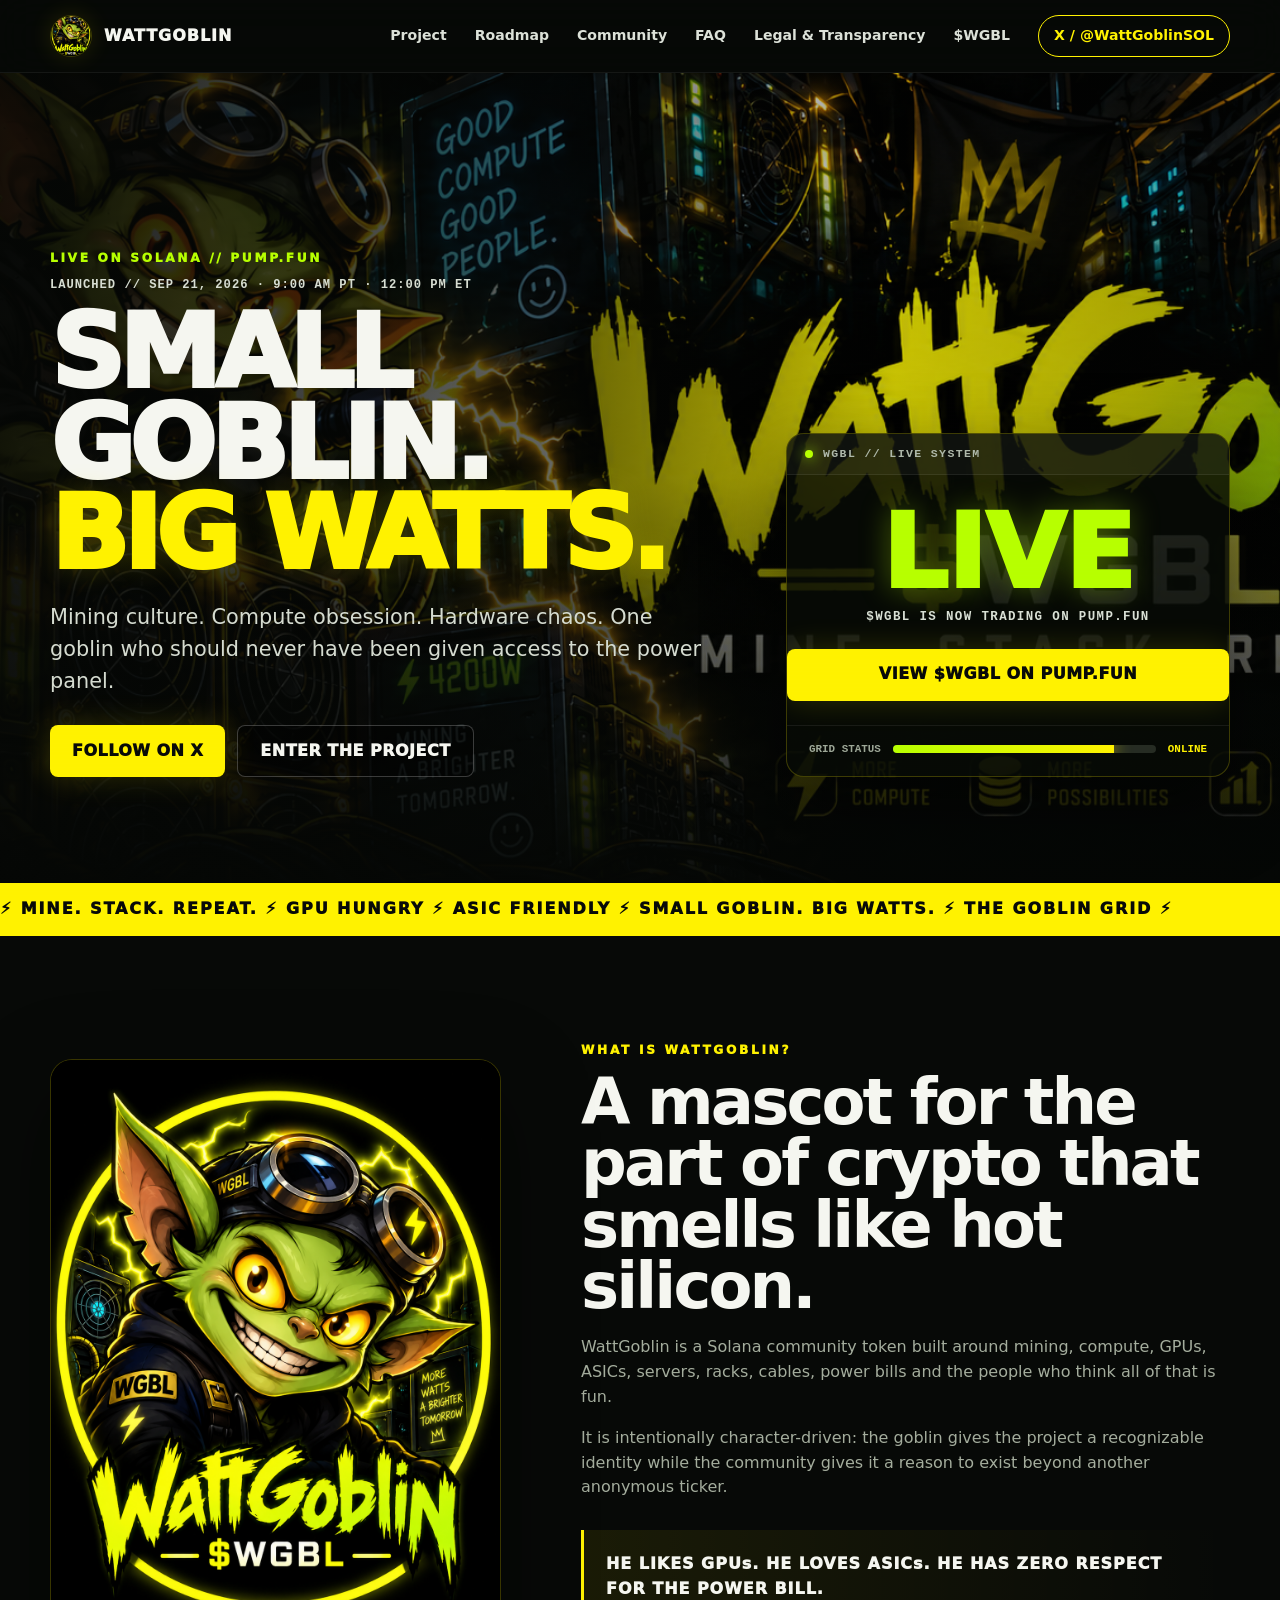
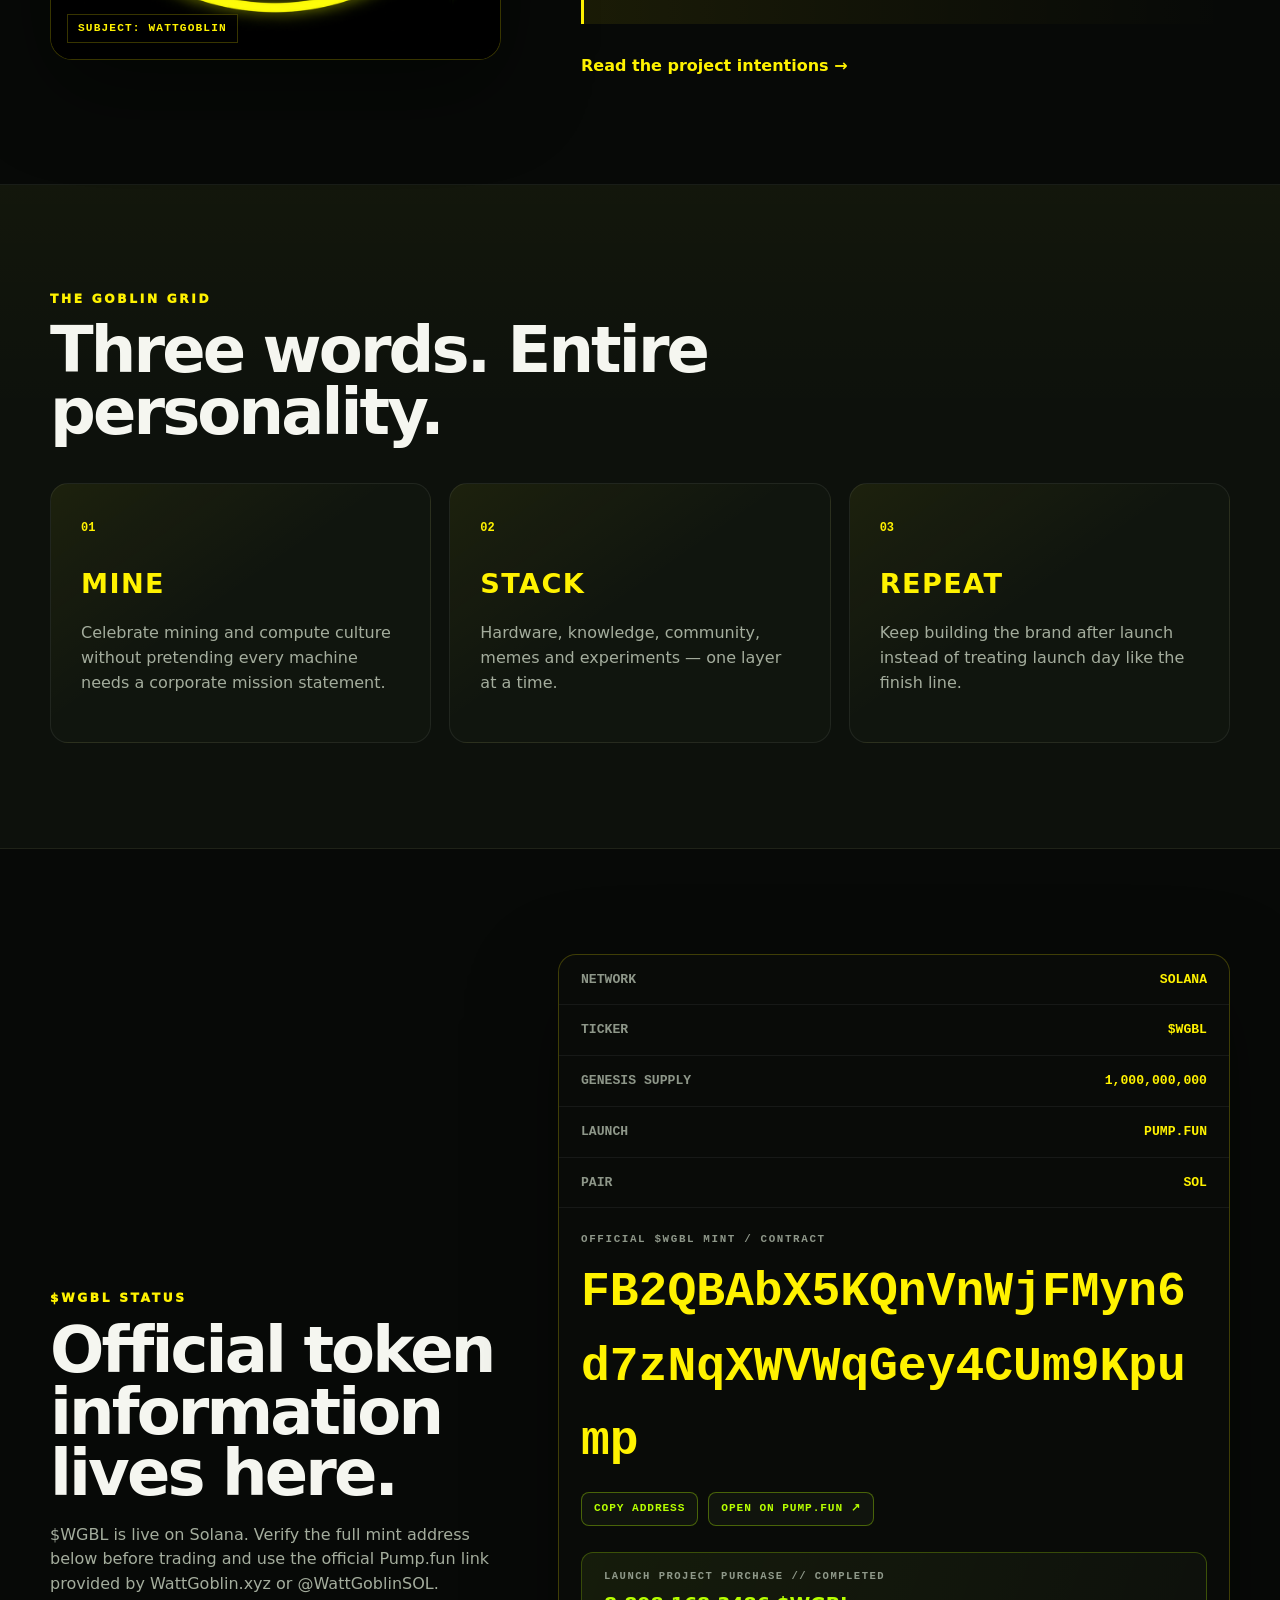
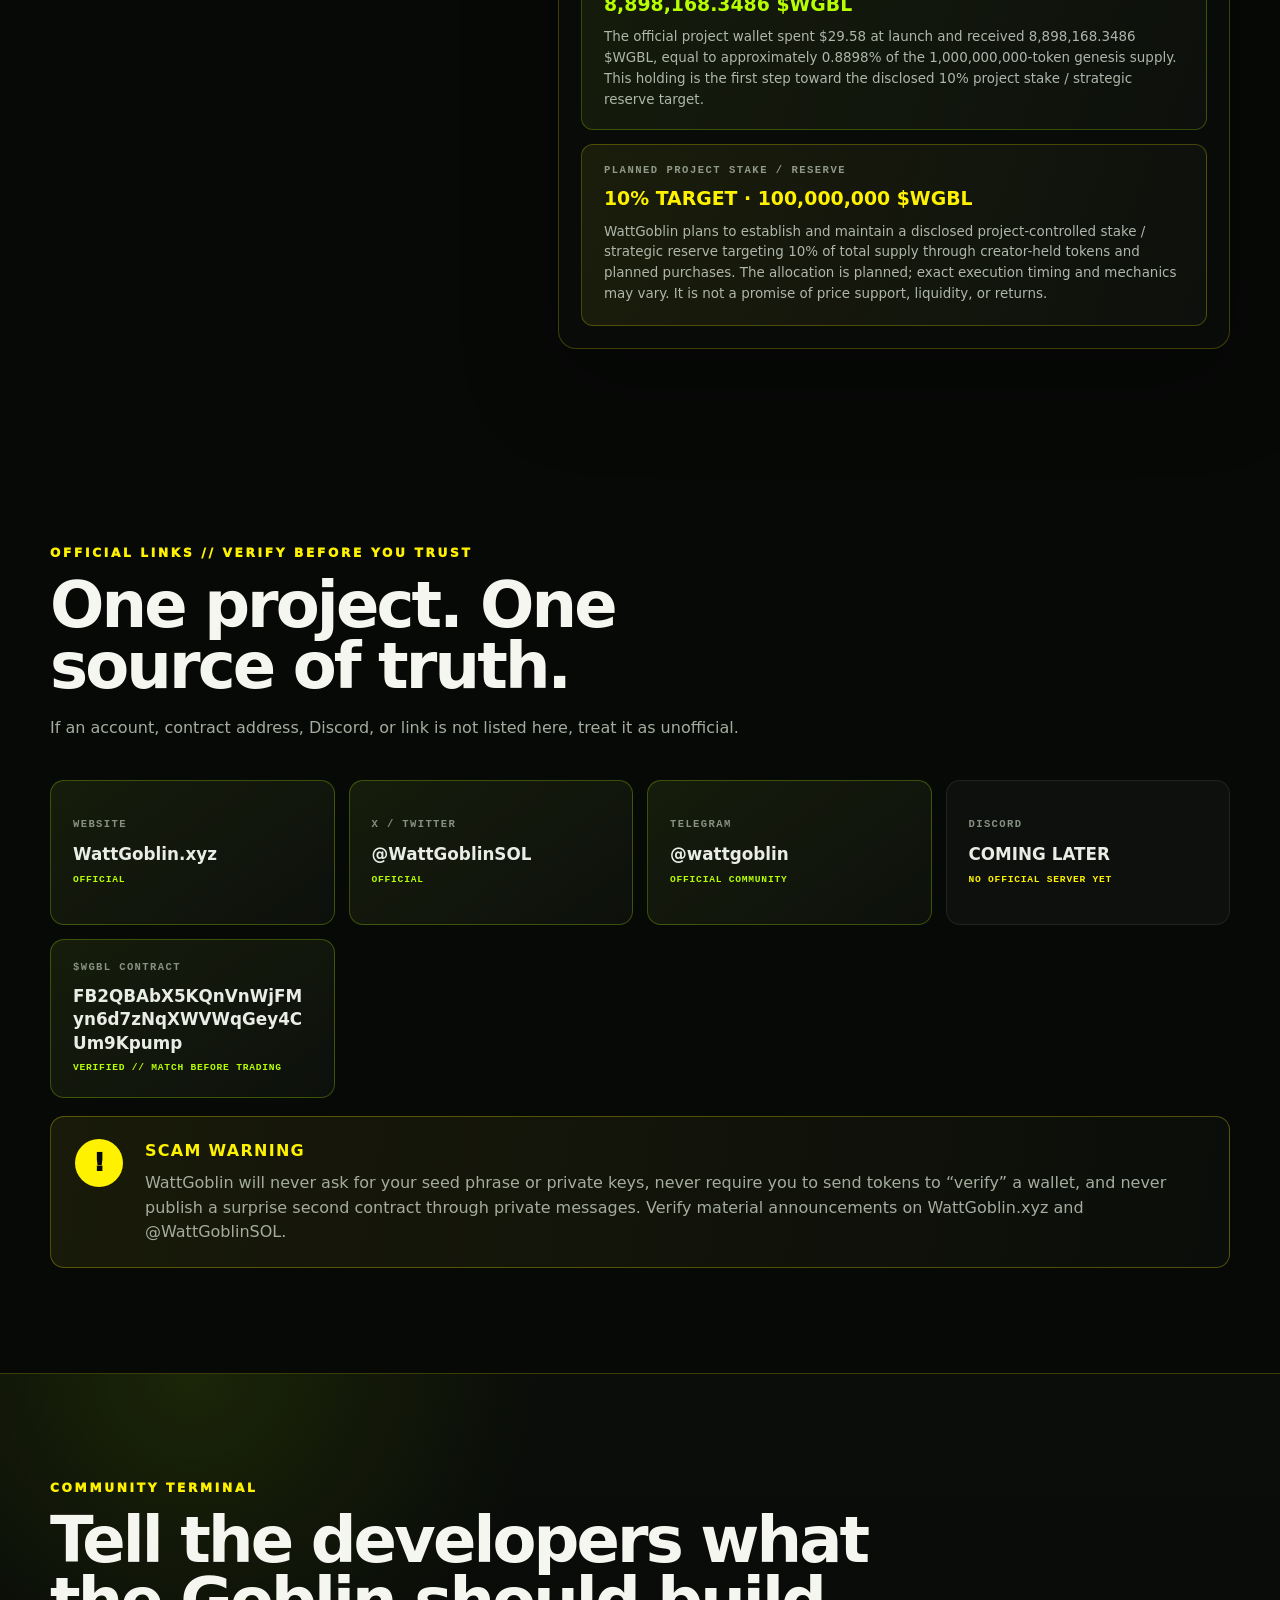
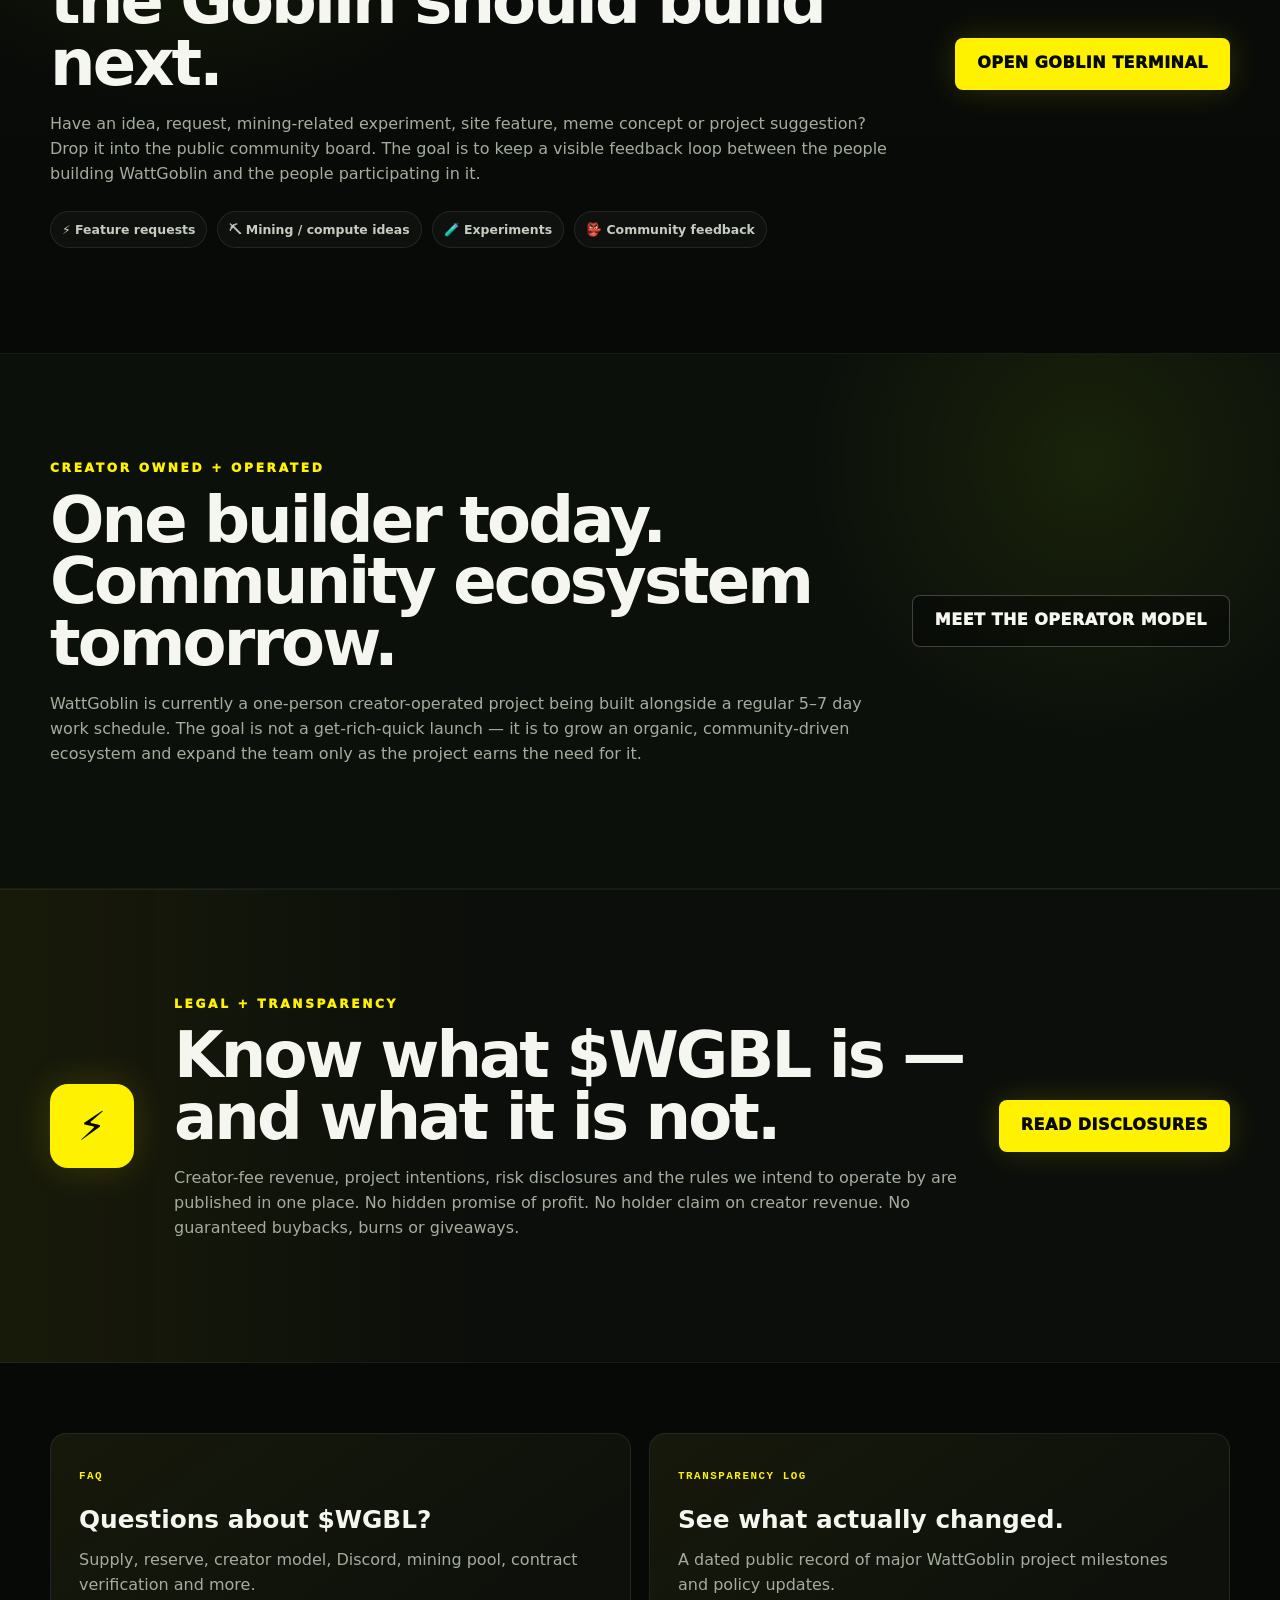
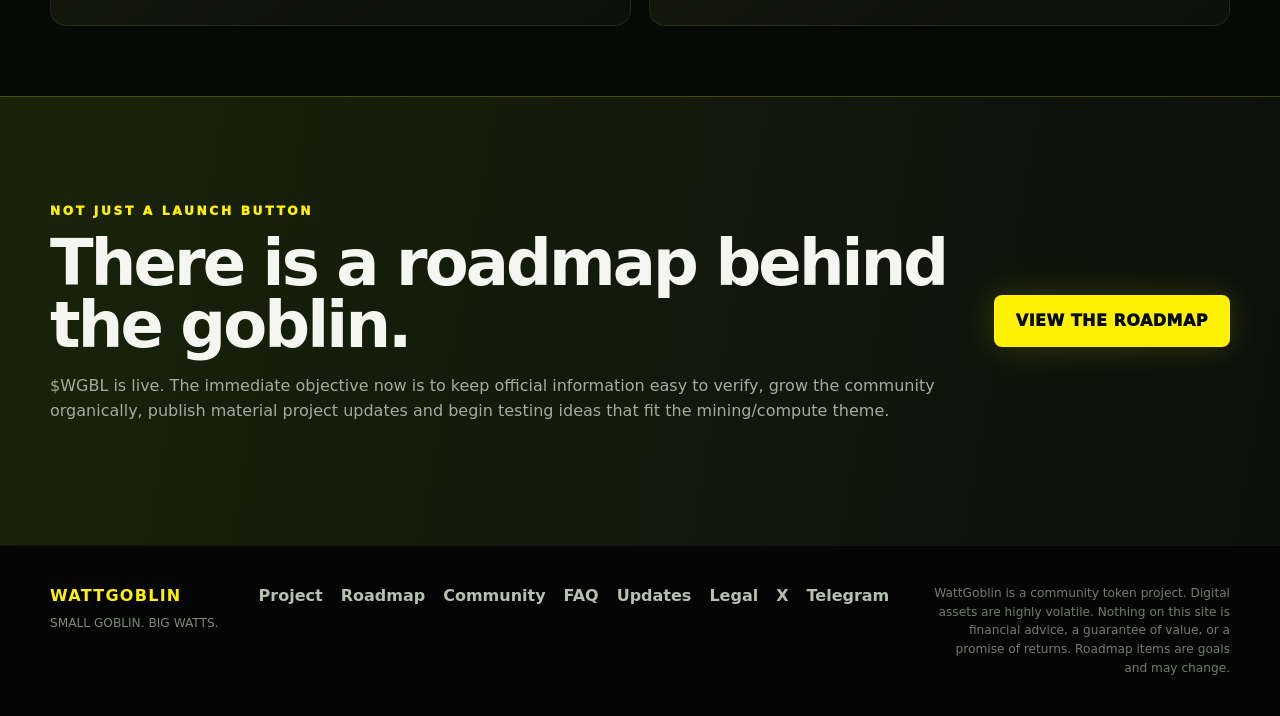
==== index.html @ 59f8af3e "update TE ch" ====
<!doctype html>
<html lang="en">
<head>

<meta charset="utf-8">
<meta name="viewport" content="width=device-width, initial-scale=1">
<meta name="theme-color" content="#080a08">
<link rel="icon" type="image/png" href="assets/favicon.png?v=11">
<link rel="stylesheet" href="styles.css?v=11">

<meta name="description" content="WattGoblin — $WGBL on Solana. Mining, compute, hardware, power and goblin-level chaos.">
<title>WattGoblin | $WGBL</title>
</head>
<body>
<div class="scanlines" aria-hidden="true"></div>

<header class="site-header">
  <div class="shell nav">
    <a class="brand" href="index.html">
      <img src="assets/favicon.png" alt="">
      <span>WATTGOBLIN</span>
    </a>
    <nav class="nav-links" aria-label="Primary">
      <a href="project.html">Project</a>
      <a href="roadmap.html">Roadmap</a>
      <a href="community.html">Community</a>
      <a href="faq.html">FAQ</a>
      <a href="legal.html">Legal & Transparency</a>
      <a href="index.html#token">$WGBL</a>
      <a class="x-link" href="https://x.com/WattGoblinSOL" target="_blank" rel="noopener">X / @WattGoblinSOL</a>
    </nav>
  </div>
</header>


<main>
  <section class="hero hero-home">
    <img class="hero-bg" src="assets/hero.png" alt="WattGoblin in a neon mining and server room">
    <div class="hero-overlay"></div>
    <div class="shell hero-grid">
      <div class="hero-copy">
        <div class="eyebrow live-chip">LIVE ON SOLANA // PUMP.FUN</div>
        <div class="launch-static">LAUNCHED // SEP 21, 2026 · 9:00 AM PT · 12:00 PM ET</div>
        <h1>SMALL GOBLIN.<br><span>BIG WATTS.</span></h1>
        <p class="lede">Mining culture. Compute obsession. Hardware chaos. One goblin who should never have been given access to the power panel.</p>
        <div class="hero-buttons">
          <a class="btn btn-primary" href="https://x.com/WattGoblinSOL" target="_blank" rel="noopener">FOLLOW ON X</a>
          <a class="btn btn-ghost" href="project.html">ENTER THE PROJECT</a>
        </div>
      </div>

      <aside class="launch-console live-console" aria-label="WGBL live status">
        <div class="console-top">
          <span class="status-dot"></span>
          <span>WGBL // LIVE SYSTEM</span>
        </div>
        <div class="live-status">LIVE</div>
        <div class="live-sub">$WGBL IS NOW TRADING ON PUMP.FUN</div>
        <a class="btn btn-primary live-trade-btn" href="https://pump.fun/coin/FB2QBAbX5KQnVnWjFMyn6d7zNqXWVWqGey4CUm9Kpump" target="_blank" rel="noopener">VIEW $WGBL ON PUMP.FUN</a>
        <div class="meter">
          <span>GRID STATUS</span>
          <div class="meter-track"><div class="meter-fill"></div></div>
          <b>ONLINE</b>
        </div>
      </aside>
    </div>
  </section>

  <div class="marquee" aria-hidden="true">
    <div>⚡ MINE. STACK. REPEAT. ⚡ GPU HUNGRY ⚡ ASIC FRIENDLY ⚡ SMALL GOBLIN. BIG WATTS. ⚡ THE GOBLIN GRID ⚡</div>
  </div>

  <section class="section shell intro-grid">
    <div class="portrait-frame">
      <img src="assets/profile.png" alt="WattGoblin mascot">
      <span class="frame-label">SUBJECT: WATTGOBLIN</span>
    </div>
    <div>
      <div class="eyebrow">WHAT IS WATTGOBLIN?</div>
      <h2>A mascot for the part of crypto that smells like hot silicon.</h2>
      <p>WattGoblin is a Solana community token built around mining, compute, GPUs, ASICs, servers, racks, cables, power bills and the people who think all of that is fun.</p>
      <p>It is intentionally character-driven: the goblin gives the project a recognizable identity while the community gives it a reason to exist beyond another anonymous ticker.</p>
      <div class="callout">HE LIKES GPUs. HE LOVES ASICs. HE HAS ZERO RESPECT FOR THE POWER BILL.</div>
      <a class="text-link" href="project.html">Read the project intentions →</a>
    </div>
  </section>

  <section class="section darker">
    <div class="shell">
      <div class="section-title">
        <div class="eyebrow">THE GOBLIN GRID</div>
        <h2>Three words. Entire personality.</h2>
      </div>
      <div class="three-cards">
        <article class="power-card"><span>01</span><h3>MINE</h3><p>Celebrate mining and compute culture without pretending every machine needs a corporate mission statement.</p></article>
        <article class="power-card"><span>02</span><h3>STACK</h3><p>Hardware, knowledge, community, memes and experiments — one layer at a time.</p></article>
        <article class="power-card"><span>03</span><h3>REPEAT</h3><p>Keep building the brand after launch instead of treating launch day like the finish line.</p></article>
      </div>
    </div>
  </section>

  <section id="token" class="section shell token-grid">
    <div>
      <div class="eyebrow">$WGBL STATUS</div>
      <h2>Official token information lives here.</h2>
      <p>$WGBL is live on Solana. Verify the full mint address below before trading and use the official Pump.fun link provided by WattGoblin.xyz or @WattGoblinSOL.</p>
    </div>
    <div class="token-terminal">
      <div class="terminal-row"><span>NETWORK</span><b>SOLANA</b></div>
      <div class="terminal-row"><span>TICKER</span><b>$WGBL</b></div>
      <div class="terminal-row"><span>GENESIS SUPPLY</span><b>1,000,000,000</b></div>
      <div class="terminal-row"><span>LAUNCH</span><b>PUMP.FUN</b></div>
      <div class="terminal-row"><span>PAIR</span><b>SOL</b></div>
      <div class="contract live-contract">
        <span>OFFICIAL $WGBL MINT / CONTRACT</span>
        <strong class="contract-code">FB2QBAbX5KQnVnWjFMyn6d7zNqXWVWqGey4CUm9Kpump</strong>
        <div class="contract-actions">
          <button class="copy-contract" type="button" onclick="navigator.clipboard.writeText('FB2QBAbX5KQnVnWjFMyn6d7zNqXWVWqGey4CUm9Kpump').then(()=>{this.textContent='COPIED ✓'; setTimeout(()=>this.textContent='COPY ADDRESS',1800);})">COPY ADDRESS</button>
          <a class="contract-link" href="https://pump.fun/coin/FB2QBAbX5KQnVnWjFMyn6d7zNqXWVWqGey4CUm9Kpump" target="_blank" rel="noopener">OPEN ON PUMP.FUN ↗</a>
        </div>
      </div>
      <div class="initial-buy-box">
        <span>LAUNCH PROJECT PURCHASE // COMPLETED</span>
        <strong>8,898,168.3486 $WGBL</strong>
        <p>The official project wallet spent $29.58 at launch and received 8,898,168.3486 $WGBL, equal to approximately 0.8898% of the 1,000,000,000-token genesis supply. This holding is the first step toward the disclosed 10% project stake / strategic reserve target.</p>
      </div>
      <div class="reserve-box">
        <span>PLANNED PROJECT STAKE / RESERVE</span>
        <strong>10% TARGET · 100,000,000 $WGBL</strong>
        <p>
          WattGoblin plans to establish and maintain a disclosed project-controlled stake / strategic
          reserve targeting 10% of total supply through creator-held tokens and planned purchases.
          The allocation is planned; exact execution timing and mechanics may vary. It is not a promise
          of price support, liquidity, or returns.
        </p>
      </div>
    </div>
  </section>



  <section class="section shell verification-section">
    <div class="section-title">
      <div class="eyebrow">OFFICIAL LINKS // VERIFY BEFORE YOU TRUST</div>
      <h2>One project. One source of truth.</h2>
      <p>If an account, contract address, Discord, or link is not listed here, treat it as unofficial.</p>
    </div>

    <div class="verification-grid">
      <a class="verify-card active" href="https://wattgoblin.xyz" target="_blank" rel="noopener">
        <span>WEBSITE</span><strong>WattGoblin.xyz</strong><small>OFFICIAL</small>
      </a>
      <a class="verify-card active" href="https://x.com/WattGoblinSOL" target="_blank" rel="noopener">
        <span>X / TWITTER</span><strong>@WattGoblinSOL</strong><small>OFFICIAL</small>
      </a>
      <a class="verify-card active" href="https://t.me/wattgoblins" target="_blank" rel="noopener">
        <span>TELEGRAM</span><strong>@wattgoblin</strong><small>OFFICIAL COMMUNITY</small>
      </a>
      <div class="verify-card pending">
        <span>DISCORD</span><strong>COMING LATER</strong><small>NO OFFICIAL SERVER YET</small>
      </div>
      <div class="verify-card active contract-verify-card">
        <span>$WGBL CONTRACT</span><strong class="verify-mint">FB2QBAbX5KQnVnWjFMyn6d7zNqXWVWqGey4CUm9Kpump</strong><small>VERIFIED // MATCH BEFORE TRADING</small>
      </div>
    </div>

    <div class="security-warning">
      <div class="security-icon">!</div>
      <div>
        <strong>SCAM WARNING</strong>
        <p>
          WattGoblin will never ask for your seed phrase or private keys, never require you to send tokens
          to “verify” a wallet, and never publish a surprise second contract through private messages.
          Verify material announcements on WattGoblin.xyz and @WattGoblinSOL.
        </p>
      </div>
    </div>
  </section>

  <section class="section community-teaser">
    <div class="shell community-teaser-grid">
      <div>
        <div class="eyebrow">COMMUNITY TERMINAL</div>
        <h2>Tell the developers what the Goblin should build next.</h2>
        <p>
          Have an idea, request, mining-related experiment, site feature, meme concept or project suggestion?
          Drop it into the public community board. The goal is to keep a visible feedback loop between the
          people building WattGoblin and the people participating in it.
        </p>
        <div class="community-points">
          <span>⚡ Feature requests</span>
          <span>⛏ Mining / compute ideas</span>
          <span>🧪 Experiments</span>
          <span>👺 Community feedback</span>
        </div>
      </div>
      <a class="btn btn-primary" href="community.html">OPEN GOBLIN TERMINAL</a>
    </div>
  </section>



  <section class="section operator-teaser">
    <div class="shell operator-teaser-grid">
      <div>
        <div class="eyebrow">CREATOR OWNED + OPERATED</div>
        <h2>One builder today. Community ecosystem tomorrow.</h2>
        <p>
          WattGoblin is currently a one-person creator-operated project being built alongside a regular
          5–7 day work schedule. The goal is not a get-rich-quick launch — it is to grow an organic,
          community-driven ecosystem and expand the team only as the project earns the need for it.
        </p>
      </div>
      <a class="btn btn-ghost" href="project.html#operator">MEET THE OPERATOR MODEL</a>
    </div>
  </section>

  <section class="section transparency-teaser">
    <div class="shell transparency-grid">
      <div class="transparency-icon">⚡</div>
      <div>
        <div class="eyebrow">LEGAL + TRANSPARENCY</div>
        <h2>Know what $WGBL is — and what it is not.</h2>
        <p>
          Creator-fee revenue, project intentions, risk disclosures and the rules we intend
          to operate by are published in one place. No hidden promise of profit. No holder
          claim on creator revenue. No guaranteed buybacks, burns or giveaways.
        </p>
      </div>
      <a class="btn btn-primary" href="legal.html">READ DISCLOSURES</a>
    </div>
  </section>


  <section class="section shell quick-links-section">
    <div class="quick-links-grid">
      <a class="quick-link-card" href="faq.html">
        <span>FAQ</span>
        <h3>Questions about $WGBL?</h3>
        <p>Supply, reserve, creator model, Discord, mining pool, contract verification and more.</p>
      </a>
      <a class="quick-link-card" href="updates.html">
        <span>TRANSPARENCY LOG</span>
        <h3>See what actually changed.</h3>
        <p>A dated public record of major WattGoblin project milestones and policy updates.</p>
      </a>
    </div>
  </section>

  <section class="section roadmap-preview">
    <div class="shell preview-grid">
      <div>
        <div class="eyebrow">NOT JUST A LAUNCH BUTTON</div>
        <h2>There is a roadmap behind the goblin.</h2>
        <p>$WGBL is live. The immediate objective now is to keep official information easy to verify, grow the community organically, publish material project updates and begin testing ideas that fit the mining/compute theme.</p>
      </div>
      <a class="btn btn-primary" href="roadmap.html">VIEW THE ROADMAP</a>
    </div>
  </section>
</main>

<footer class="site-footer">
  <div class="shell footer-grid">
    <div>
      <strong>WATTGOBLIN</strong>
      <div class="footer-tag">SMALL GOBLIN. BIG WATTS.</div>
    </div>
    <div class="footer-links">
      <a href="project.html">Project</a>
      <a href="roadmap.html">Roadmap</a>
      <a href="community.html">Community</a>
      <a href="faq.html">FAQ</a>
      <a href="updates.html">Updates</a>
      <a href="legal.html">Legal</a>
      <a href="https://x.com/WattGoblinSOL" target="_blank" rel="noopener">X</a>
      <a href="https://t.me/wattgoblins" target="_blank" rel="noopener">Telegram</a>
    </div>
    <p class="legal">
      WattGoblin is a community token project. Digital assets are highly volatile.
      Nothing on this site is financial advice, a guarantee of value, or a promise of returns.
      Roadmap items are goals and may change.
    </p>
  </div>
</footer>




</body>
</html>
---- styles.css ----
*{box-sizing:border-box}
:root{
 --bg:#070907; --bg2:#0d110c; --panel:#10150e; --panel2:#151c11;
 --yellow:#fff200; --lime:#b7ff00; --white:#f5f6f0; --muted:#a4ad9d;
 --line:rgba(255,242,0,.22); --max:1180px;
}
html{scroll-behavior:smooth}
body{margin:0;background:var(--bg);color:var(--white);font-family:Inter,ui-sans-serif,system-ui,-apple-system,"Segoe UI",sans-serif;line-height:1.55;overflow-x:hidden}
a{color:inherit}
img{display:block;max-width:100%}
.shell{width:min(var(--max),calc(100% - 40px));margin-inline:auto}
.scanlines{position:fixed;inset:0;pointer-events:none;z-index:999;opacity:.11;background:repeating-linear-gradient(0deg,rgba(255,255,255,.03),rgba(255,255,255,.03) 1px,transparent 1px,transparent 4px)}
.site-header{position:sticky;top:0;z-index:100;background:rgba(7,9,7,.84);backdrop-filter:blur(18px);border-bottom:1px solid rgba(255,255,255,.06)}
.nav{min-height:72px;display:flex;align-items:center;justify-content:space-between;gap:24px}
.brand{display:flex;align-items:center;gap:12px;text-decoration:none;font-weight:950;letter-spacing:.06em}
.brand img{width:42px;height:42px;border-radius:50%;object-fit:cover;border:1px solid var(--line);box-shadow:0 0 24px rgba(255,242,0,.12)}
.nav-links{display:flex;align-items:center;gap:28px;font-size:.88rem;font-weight:800}
.nav-links a{text-decoration:none;color:#dce1d8}
.nav-links a:hover{color:var(--yellow)}
.x-link{padding:9px 15px;border:1px solid var(--yellow);border-radius:999px;color:var(--yellow)!important}
.hero{position:relative;overflow:hidden}
.hero-home{min-height:810px;display:flex;align-items:center}
.hero-bg{position:absolute;inset:0;width:100%;height:100%;object-fit:cover;object-position:center}
.hero-overlay{position:absolute;inset:0;background:linear-gradient(90deg,rgba(5,7,5,.93),rgba(5,7,5,.63) 42%,rgba(5,7,5,.22) 70%,rgba(5,7,5,.4)),linear-gradient(0deg,rgba(5,7,5,.96),transparent 50%)}
.hero-grid{position:relative;z-index:2;display:grid;grid-template-columns:1.2fr .8fr;gap:70px;align-items:end;padding:160px 0 90px}
.eyebrow{font-size:.76rem;font-weight:950;letter-spacing:.22em;color:var(--yellow)}
.hero h1,.page-hero h1{margin:14px 0 22px;font-size:clamp(4rem,8vw,7.4rem);line-height:.88;letter-spacing:-.055em;font-weight:1000}
.hero h1 span{color:var(--yellow);text-shadow:0 0 28px rgba(255,242,0,.18)}
.lede{max-width:720px;color:#d5dbd0;font-size:clamp(1.05rem,2vw,1.3rem)}
.hero-buttons{display:flex;flex-wrap:wrap;gap:12px;margin-top:28px}
.btn{display:inline-flex;min-height:52px;padding:0 22px;align-items:center;justify-content:center;border-radius:8px;text-decoration:none;font-weight:950;letter-spacing:.03em}
.btn-primary{background:var(--yellow);color:#080a08;box-shadow:0 0 32px rgba(255,242,0,.16)}
.btn-ghost{border:1px solid rgba(255,255,255,.22);background:rgba(0,0,0,.34)}
.launch-console{align-self:end;background:rgba(8,11,7,.84);border:1px solid var(--line);border-radius:18px;box-shadow:0 28px 80px rgba(0,0,0,.46);overflow:hidden}
.console-top{display:flex;gap:10px;align-items:center;padding:14px 18px;background:rgba(255,255,255,.03);border-bottom:1px solid rgba(255,255,255,.07);font:800 .72rem/1 monospace;letter-spacing:.12em;color:#aeb8aa}
.status-dot{width:8px;height:8px;border-radius:50%;background:var(--lime);box-shadow:0 0 14px var(--lime);animation:pulse 1.4s infinite}
@keyframes pulse{50%{opacity:.35}}
.launch-label{padding:22px 22px 0;font-size:.72rem;font-weight:900;letter-spacing:.2em;color:var(--yellow)}
.countdown{display:grid;grid-template-columns:repeat(4,1fr);gap:8px;padding:16px 18px}
.countdown>div{padding:15px 8px;text-align:center;background:#080a08;border:1px solid rgba(255,255,255,.07);border-radius:10px}
.countdown strong{display:block;font-size:clamp(1.7rem,4vw,2.8rem);line-height:1;color:var(--yellow);font-family:ui-monospace,SFMono-Regular,Menlo,monospace}
.countdown span{display:block;margin-top:8px;font-size:.62rem;letter-spacing:.16em;color:#899283}
.launch-date{padding:0 22px 22px;color:#c7cec2;font:800 .76rem/1.4 ui-monospace,monospace;letter-spacing:.08em}
.meter{padding:18px 22px 22px;border-top:1px solid rgba(255,255,255,.07);display:grid;grid-template-columns:auto 1fr auto;align-items:center;gap:12px;font:700 .68rem/1 monospace;color:#9da797}
.meter-track{height:8px;border-radius:99px;background:#262c23;overflow:hidden}.meter-fill{height:100%;width:84%;background:linear-gradient(90deg,var(--lime),var(--yellow));box-shadow:0 0 18px var(--yellow)}
.meter b{color:var(--yellow)}
.marquee{overflow:hidden;border-block:1px solid var(--line);background:var(--yellow);color:#080a08;font-weight:950;letter-spacing:.12em;white-space:nowrap}
.marquee div{display:inline-block;padding:13px 0;min-width:max-content;animation:marquee 24s linear infinite}
@keyframes marquee{to{transform:translateX(-30%)}}
.section{padding:105px 0}
.intro-grid{display:grid;grid-template-columns:.82fr 1.18fr;gap:80px;align-items:center}
.portrait-frame{position:relative;border:1px solid var(--line);border-radius:22px;overflow:hidden;background:#000;box-shadow:0 30px 90px rgba(0,0,0,.45)}
.frame-label{position:absolute;left:16px;bottom:16px;padding:8px 10px;background:rgba(0,0,0,.75);border:1px solid var(--line);font:800 .7rem/1 monospace;color:var(--yellow);letter-spacing:.1em}
h2{margin:12px 0 18px;font-size:clamp(2.3rem,5vw,4.8rem);line-height:.96;letter-spacing:-.045em}
p{color:var(--muted)}
.callout{margin:30px 0;padding:22px;border-left:3px solid var(--yellow);background:linear-gradient(90deg,rgba(255,242,0,.08),transparent);font-weight:950;letter-spacing:.06em}
.text-link{color:var(--yellow);font-weight:850;text-decoration:none}
.darker{background:linear-gradient(180deg,rgba(255,242,0,.025),transparent 35%),var(--bg2);border-block:1px solid rgba(255,255,255,.05)}
.section-title{max-width:760px;margin-bottom:40px}
.three-cards,.goals-grid{display:grid;grid-template-columns:repeat(3,1fr);gap:18px}
.power-card,.goals-grid article{padding:30px;border-radius:18px;background:linear-gradient(145deg,rgba(255,242,0,.055),transparent 46%),var(--panel);border:1px solid rgba(255,255,255,.07)}
.power-card>span{font:900 .75rem/1 monospace;color:var(--yellow)}
.power-card h3,.goals-grid h3{margin:24px 0 8px;font-size:1.7rem;color:var(--yellow);letter-spacing:.05em}
.token-grid{display:grid;grid-template-columns:.8fr 1.2fr;gap:60px;align-items:center}
.token-terminal{background:#090b08;border:1px solid var(--line);border-radius:18px;overflow:hidden;box-shadow:0 30px 90px rgba(0,0,0,.35)}
.terminal-row{display:flex;justify-content:space-between;padding:17px 22px;border-bottom:1px solid rgba(255,255,255,.06);font:800 .82rem/1.2 ui-monospace,monospace}
.terminal-row span{color:#8e9789}.terminal-row b{color:var(--yellow)}
.contract{padding:26px 22px}.contract span{display:block;font:800 .68rem/1 monospace;letter-spacing:.15em;color:#8e9789}.contract strong{display:block;margin-top:10px;font-size:clamp(1.6rem,4vw,3rem);color:var(--yellow)}
.roadmap-preview,.project-end{background:linear-gradient(100deg,rgba(183,255,0,.08),transparent),#0c100b;border-top:1px solid var(--line)}
.preview-grid{display:grid;grid-template-columns:1fr auto;align-items:center;gap:40px}
.site-footer{padding:38px 0;background:#040504;border-top:1px solid rgba(255,255,255,.06)}
.footer-grid{display:grid;grid-template-columns:auto auto 1fr;gap:40px;align-items:start}
.footer-grid strong{color:var(--yellow);letter-spacing:.08em}.footer-tag{color:#7f887b;font-size:.76rem;margin-top:5px}.footer-links{display:flex;gap:18px}.footer-links a{color:#b7beb2;text-decoration:none;font-weight:700}.legal{max-width:650px;margin:0 0 0 auto;font-size:.76rem;text-align:right;color:#747c70}
.page-hero{padding:150px 0 90px;background:radial-gradient(circle at 80% 10%,rgba(255,242,0,.12),transparent 24%),linear-gradient(180deg,#0d100c,#070907);border-bottom:1px solid var(--line)}
.page-hero-grid{display:grid;grid-template-columns:1fr 360px;gap:70px;align-items:center}.page-hero-grid img{border-radius:50%;border:2px solid var(--yellow);box-shadow:0 0 80px rgba(255,242,0,.16)}
.manifesto{display:grid;grid-template-columns:160px 1fr;gap:60px}.manifesto-number{font:1000 clamp(6rem,14vw,12rem)/.8 ui-monospace,monospace;color:rgba(255,242,0,.12)}
.goals-grid{grid-template-columns:repeat(4,1fr)}.goals-grid article>span{font-size:2rem}
.principle-list{border-top:1px solid var(--line)}.principle-list>div{display:grid;grid-template-columns:70px 260px 1fr;gap:26px;padding:26px 0;border-bottom:1px solid rgba(255,255,255,.08);align-items:start}.principle-list b{font:900 1rem/1 monospace;color:var(--yellow)}.principle-list span{font-weight:900;font-size:1.1rem}.principle-list p{margin:0}
.roadmap-hero{background:radial-gradient(circle at 20% 0,rgba(183,255,0,.12),transparent 25%),linear-gradient(180deg,#0d100c,#070907)}
.roadmap{max-width:1000px}.phase{display:grid;grid-template-columns:110px 1fr;position:relative}.phase-rail{position:relative;border-right:1px solid var(--line);padding-top:8px}.phase-rail::after{content:"";position:absolute;right:-5px;top:10px;width:9px;height:9px;border-radius:50%;background:#4b5248;border:1px solid #7e8779}.phase.current .phase-rail::after{background:var(--yellow);box-shadow:0 0 18px var(--yellow)}.phase-rail span{font:900 1.2rem/1 ui-monospace,monospace;color:#70796d}.phase-body{padding:0 0 90px 44px}.phase-status{display:inline-block;padding:6px 9px;border:1px solid rgba(255,255,255,.11);border-radius:999px;font:850 .64rem/1 monospace;letter-spacing:.13em;color:#929c8d}.phase.current .phase-status{color:#080a08;background:var(--yellow);border-color:var(--yellow)}.phase-body h2{font-size:clamp(2rem,4vw,3.6rem);margin-bottom:12px}.phase-body ul{margin:24px 0 0;padding:0;list-style:none;display:grid;gap:10px}.phase-body li{position:relative;padding-left:22px;color:#c1c8bd}.phase-body li::before{content:"⚡";position:absolute;left:0;color:var(--yellow);font-size:.8rem}.roadmap-note{margin-left:110px;padding:24px 28px;border:1px solid var(--line);background:rgba(255,242,0,.04);border-radius:14px}.roadmap-note strong{color:var(--yellow);letter-spacing:.08em}
@media(max-width:900px){
 .nav-links a:not(.x-link){display:none}.hero-grid{grid-template-columns:1fr;padding-top:360px;gap:35px}.hero-home{min-height:980px}.hero-bg{object-position:40% center}.hero-overlay{background:linear-gradient(0deg,rgba(5,7,5,.98) 8%,rgba(5,7,5,.75) 55%,rgba(5,7,5,.24))}
 .intro-grid,.token-grid,.page-hero-grid{grid-template-columns:1fr}.page-hero-grid img{max-width:320px}.three-cards,.goals-grid{grid-template-columns:1fr 1fr}.preview-grid{grid-template-columns:1fr}.footer-grid{grid-template-columns:1fr}.legal{margin:0;text-align:left}.manifesto{grid-template-columns:1fr}.manifesto-number{font-size:6rem}.principle-list>div{grid-template-columns:50px 1fr}.principle-list p{grid-column:2}.phase{grid-template-columns:70px 1fr}.roadmap-note{margin-left:70px}
}
@media(max-width:560px){
 .shell{width:min(var(--max),calc(100% - 28px))}.nav{min-height:64px}.brand span{font-size:.84rem}.brand img{width:36px;height:36px}.x-link{font-size:.72rem;padding:8px 10px!important}
 .hero-home{min-height:900px}.hero-grid{padding:310px 0 58px}.hero h1,.page-hero h1{font-size:clamp(3.2rem,15vw,5rem)}.countdown{grid-template-columns:repeat(2,1fr)}.section{padding:76px 0}.three-cards,.goals-grid{grid-template-columns:1fr}.footer-links{flex-wrap:wrap}.page-hero{padding:110px 0 70px}.principle-list>div{grid-template-columns:40px 1fr;gap:14px}.phase{grid-template-columns:48px 1fr}.phase-body{padding-left:24px}.roadmap-note{margin-left:48px}
}


/* Community Terminal */
.community-teaser{
  background:
    radial-gradient(circle at 15% 0%,rgba(183,255,0,.10),transparent 28%),
    linear-gradient(180deg,#0a0d09,#070907);
  border-top:1px solid var(--line);
}
.community-teaser-grid{
  display:grid;
  grid-template-columns:1fr auto;
  gap:50px;
  align-items:center;
}
.community-points{
  display:flex;
  flex-wrap:wrap;
  gap:10px;
  margin-top:24px;
}
.community-points span{
  padding:8px 11px;
  border:1px solid rgba(255,255,255,.09);
  border-radius:999px;
  background:rgba(255,255,255,.03);
  color:#c5ccc0;
  font-size:.78rem;
  font-weight:800;
}
.community-hero{
  background:
    radial-gradient(circle at 78% 8%,rgba(255,242,0,.13),transparent 26%),
    linear-gradient(180deg,#0e120d,#070907);
}
.terminal-intro{
  display:grid;
  grid-template-columns:.8fr 1.2fr;
  gap:70px;
  align-items:start;
}
.community-rules{
  border-top:1px solid var(--line);
}
.community-rules>div{
  display:grid;
  grid-template-columns:52px 190px 1fr;
  gap:18px;
  padding:20px 0;
  border-bottom:1px solid rgba(255,255,255,.07);
}
.community-rules b{
  color:var(--yellow);
  font:900 .85rem/1 ui-monospace,monospace;
}
.community-rules span{
  font-weight:900;
}
.community-rules p{
  margin:0;
}
.community-board-header{
  display:grid;
  grid-template-columns:1fr auto;
  gap:35px;
  align-items:end;
  margin-bottom:28px;
}
.board-status{
  min-width:220px;
  padding:16px 18px;
  background:#080a08;
  border:1px solid var(--line);
  border-radius:12px;
  display:grid;
  grid-template-columns:10px 1fr;
  gap:8px 10px;
  align-items:center;
}
.board-status strong{
  font:800 .72rem/1 ui-monospace,monospace;
  letter-spacing:.09em;
}
.board-status small{
  grid-column:2;
  color:#8f998b;
  font:700 .65rem/1.2 ui-monospace,monospace;
}
.giscus-shell{
  border:1px solid var(--line);
  border-radius:18px;
  background:#090b08;
  padding:18px;
  min-height:280px;
}
.giscus-placeholder{
  min-height:240px;
  display:grid;
  place-items:center;
  align-content:center;
  text-align:center;
  padding:30px;
  border:1px dashed rgba(255,242,0,.22);
  border-radius:12px;
  background:
    linear-gradient(180deg,rgba(255,242,0,.025),transparent),
    #0c0f0b;
}
.giscus-placeholder h3{
  margin:14px 0 6px;
  font-size:1.5rem;
  color:var(--yellow);
}
.giscus-placeholder p{
  max-width:700px;
}
.terminal-code{
  color:#7e8979;
  font:800 .72rem/1 ui-monospace,monospace;
  letter-spacing:.16em;
}
.community-alt{
  display:grid;
  grid-template-columns:1fr auto;
  gap:45px;
  align-items:center;
}

@media(max-width:900px){
  .community-teaser-grid,.terminal-intro,.community-board-header,.community-alt{
    grid-template-columns:1fr;
  }
  .community-rules>div{
    grid-template-columns:42px 1fr;
  }
  .community-rules p{
    grid-column:2;
  }
  .board-status{
    min-width:0;
    max-width:320px;
  }
}


/* Legal & Transparency */
.transparency-teaser{
  background:
    linear-gradient(90deg,rgba(255,242,0,.055),transparent 38%),
    #0b0e0a;
  border-block:1px solid rgba(255,255,255,.05);
}
.transparency-grid{
  display:grid;
  grid-template-columns:90px 1fr auto;
  gap:34px;
  align-items:center;
}
.transparency-icon{
  width:84px;height:84px;
  display:grid;place-items:center;
  border-radius:18px;
  background:var(--yellow);
  color:#070907;
  font-size:2.5rem;
  box-shadow:0 0 38px rgba(255,242,0,.16);
}
.legal-hero{
  background:
    radial-gradient(circle at 85% 10%,rgba(255,242,0,.12),transparent 24%),
    linear-gradient(180deg,#0e120d,#070907);
}
.legal-meta{
  display:flex;
  flex-wrap:wrap;
  gap:10px;
  margin-top:28px;
}
.legal-meta span{
  padding:7px 10px;
  border:1px solid rgba(255,255,255,.10);
  background:rgba(0,0,0,.24);
  border-radius:6px;
  color:#aab3a5;
  font:800 .67rem/1 ui-monospace,monospace;
  letter-spacing:.09em;
}
.legal-layout{
  display:grid;
  grid-template-columns:250px 1fr;
  gap:70px;
  align-items:start;
}
.legal-toc{
  position:sticky;
  top:96px;
  padding:20px;
  border:1px solid var(--line);
  border-radius:14px;
  background:#0a0d09;
  display:grid;
  gap:4px;
}
.legal-toc .terminal-code{
  margin-bottom:12px;
  color:var(--yellow);
}
.legal-toc a{
  padding:7px 8px;
  border-radius:6px;
  color:#9fa99a;
  text-decoration:none;
  font-size:.76rem;
  font-weight:750;
}
.legal-toc a:hover{
  background:rgba(255,242,0,.06);
  color:var(--yellow);
}
.legal-copy{
  min-width:0;
}
.legal-section{
  position:relative;
  padding:0 0 62px;
  margin-bottom:62px;
  border-bottom:1px solid rgba(255,255,255,.08);
  scroll-margin-top:105px;
}
.legal-number{
  margin-bottom:12px;
  color:var(--yellow);
  font:900 .75rem/1 ui-monospace,monospace;
  letter-spacing:.14em;
}
.legal-section h2{
  font-size:clamp(2rem,4vw,3.7rem);
}
.legal-section p{
  font-size:1.01rem;
  max-width:850px;
}
.warning-box{
  margin-top:24px;
  padding:24px 26px;
  background:linear-gradient(120deg,rgba(255,242,0,.07),transparent),#0c0f0b;
  border:1px solid var(--line);
  border-radius:14px;
}
.warning-box>strong{
  color:var(--yellow);
}
.warning-box ul{
  margin:18px 0 0;
  padding-left:21px;
  color:#bdc5b9;
}
.warning-box li+li{
  margin-top:9px;
}
.use-grid{
  display:grid;
  grid-template-columns:repeat(2,1fr);
  gap:14px;
  margin-top:30px;
}
.use-grid article{
  padding:22px;
  border:1px solid rgba(255,255,255,.08);
  border-radius:14px;
  background:linear-gradient(140deg,rgba(183,255,0,.035),transparent),#0c100b;
}
.use-grid article>span{
  color:var(--yellow);
  font:900 .68rem/1 ui-monospace,monospace;
}
.use-grid h3{
  margin:15px 0 7px;
  font-size:1.2rem;
}
.use-grid p{
  margin:0;
  font-size:.9rem;
}
.revenue-notice{
  margin-top:18px;
  padding:22px;
  border-left:3px solid var(--yellow);
  background:rgba(255,242,0,.04);
}
.revenue-notice strong{
  color:var(--yellow);
  font:900 .72rem/1 ui-monospace,monospace;
  letter-spacing:.1em;
}
.revenue-notice p{
  margin-bottom:0;
}
.source-box{
  padding:30px;
  border:1px solid var(--line);
  border-radius:16px;
  background:linear-gradient(145deg,rgba(255,242,0,.05),transparent),#0b0e0a;
}
.source-links{
  display:flex;
  flex-wrap:wrap;
  gap:10px;
  margin-top:22px;
}
.source-links a{
  padding:9px 12px;
  border:1px solid rgba(255,255,255,.10);
  border-radius:7px;
  color:var(--yellow);
  text-decoration:none;
  font-size:.8rem;
  font-weight:800;
}

@media(max-width:900px){
  .transparency-grid{grid-template-columns:70px 1fr}
  .transparency-grid .btn{grid-column:1/-1}
  .transparency-icon{width:68px;height:68px}
  .legal-layout{grid-template-columns:1fr}
  .legal-toc{position:relative;top:auto}
}
@media(max-width:560px){
  .transparency-grid{grid-template-columns:1fr}
  .use-grid{grid-template-columns:1fr}
}

.reserve-box{margin:0 22px 22px;padding:20px 22px;border:1px solid rgba(255,242,0,.24);border-radius:12px;background:linear-gradient(110deg,rgba(255,242,0,.06),transparent),#0d100c}
.reserve-box>span{display:block;color:#8f998a;font:800 .66rem/1 ui-monospace,monospace;letter-spacing:.14em}
.reserve-box>strong{display:block;margin:9px 0 8px;color:var(--yellow);font-size:1.18rem}
.reserve-box p{margin:0;font-size:.84rem;color:#aeb7aa}
.goals-grid{grid-template-columns:repeat(auto-fit,minmax(220px,1fr))}


/* V7 pre-launch completion */
.verification-section{padding-top:90px}
.verification-grid{display:grid;grid-template-columns:repeat(4,1fr);gap:14px;margin-top:26px}
.verify-card{display:flex;min-height:145px;flex-direction:column;justify-content:center;padding:22px;border-radius:14px;text-decoration:none;border:1px solid rgba(255,255,255,.08);background:#0d100c}
.verify-card span{font:800 .66rem/1 ui-monospace,monospace;letter-spacing:.13em;color:#879181}
.verify-card strong{margin:12px 0 7px;font-size:1.05rem;color:#e9ede5;word-break:break-word}
.verify-card small{font:800 .6rem/1.3 ui-monospace,monospace;letter-spacing:.08em}
.verify-card.active{border-color:rgba(183,255,0,.26);background:linear-gradient(145deg,rgba(183,255,0,.055),transparent),#0d100c}
.verify-card.active small{color:var(--lime)}.verify-card.pending small{color:var(--yellow)}
.security-warning{display:grid;grid-template-columns:52px 1fr;gap:18px;align-items:start;margin-top:18px;padding:22px 24px;border:1px solid rgba(255,242,0,.28);border-radius:14px;background:linear-gradient(100deg,rgba(255,242,0,.06),transparent),#0b0d0a}
.security-warning.large{margin-top:0}.security-icon{width:48px;height:48px;border-radius:50%;display:grid;place-items:center;background:var(--yellow);color:#080a08;font-size:1.6rem;font-weight:1000}
.security-warning strong{color:var(--yellow);letter-spacing:.08em}.security-warning p{margin:7px 0 0}
.operator-teaser{background:radial-gradient(circle at 85% 20%,rgba(183,255,0,.08),transparent 24%),#0c100b;border-block:1px solid rgba(255,255,255,.05)}
.operator-teaser-grid{display:grid;grid-template-columns:1fr auto;gap:45px;align-items:center}
.operator-section{display:grid;grid-template-columns:180px 1fr;gap:55px;align-items:start}
.operator-badge{display:grid;place-items:center;aspect-ratio:1;border:1px solid var(--line);border-radius:50%;background:#0d100c;color:var(--yellow);font:1000 1.2rem/1 ui-monospace,monospace;text-align:center;box-shadow:0 0 60px rgba(255,242,0,.08)}
.operator-copy strong{color:var(--yellow)}
.project-pool{border-top:1px solid var(--line)}
.pool-policy-grid{display:grid;grid-template-columns:.75fr 1.25fr;gap:60px;align-items:start}
.pool-policy-card{border-top:1px solid var(--line)}
.pool-policy-card>div{display:grid;grid-template-columns:48px 190px 1fr;gap:18px;padding:20px 0;border-bottom:1px solid rgba(255,255,255,.07)}
.pool-policy-card span{color:var(--yellow);font:900 .7rem/1 ui-monospace,monospace}
.pool-policy-card strong{font-size:.9rem}.pool-policy-card p{margin:0;font-size:.9rem}
.quick-links-section{padding-top:70px;padding-bottom:70px}.quick-links-grid{display:grid;grid-template-columns:repeat(2,1fr);gap:18px}
.quick-link-card{padding:28px;border:1px solid rgba(255,255,255,.08);border-radius:16px;background:linear-gradient(145deg,rgba(255,242,0,.045),transparent),#0c0f0b;text-decoration:none}
.quick-link-card>span{color:var(--yellow);font:900 .68rem/1 ui-monospace,monospace;letter-spacing:.14em}.quick-link-card h3{margin:15px 0 8px;font-size:1.55rem}.quick-link-card p{margin:0}
.faq-hero,.updates-hero{background:radial-gradient(circle at 82% 8%,rgba(255,242,0,.11),transparent 24%),linear-gradient(180deg,#0e120d,#070907)}
.faq-list{max-width:950px}.faq-list details{border-bottom:1px solid rgba(255,255,255,.08);padding:0}
.faq-list summary{list-style:none;cursor:pointer;padding:24px 44px 24px 0;position:relative;font-weight:900;font-size:1.08rem}
.faq-list summary::-webkit-details-marker{display:none}.faq-list summary::after{content:"+";position:absolute;right:6px;color:var(--yellow);font:900 1.4rem/1 monospace}
.faq-list details[open] summary::after{content:"–"}.faq-list details p{margin:0;padding:0 45px 24px 0;max-width:820px}
.faq-security{background:#0c100b;border-top:1px solid var(--line)}
.updates-list{max-width:980px}.update-entry{display:grid;grid-template-columns:150px 1fr;gap:35px;padding:30px 0;border-bottom:1px solid rgba(255,255,255,.08)}
.update-entry time{padding-top:8px;color:#899384;font:800 .72rem/1 ui-monospace,monospace;letter-spacing:.08em}
.update-entry h2{font-size:clamp(1.7rem,3vw,2.6rem);margin:10px 0}.update-entry p{margin:0}.update-status{display:inline-block;padding:6px 9px;border-radius:999px;border:1px solid var(--line);color:var(--yellow);font:850 .62rem/1 ui-monospace,monospace;letter-spacing:.12em}.update-status.done{color:var(--lime);border-color:rgba(183,255,0,.25)}
.updates-note{margin-top:32px;padding:22px;border-left:3px solid var(--yellow);background:rgba(255,242,0,.04)}.updates-note strong{color:var(--yellow)}
.discord-coming{display:grid;grid-template-columns:1fr 300px;gap:45px;align-items:center}
.reserve-box{margin:0 22px 22px;padding:20px 22px;border:1px solid rgba(255,242,0,.24);border-radius:12px;background:linear-gradient(110deg,rgba(255,242,0,.06),transparent),#0d100c}
.reserve-box>span{display:block;color:#8f998a;font:800 .66rem/1 ui-monospace,monospace;letter-spacing:.14em}.reserve-box>strong{display:block;margin:9px 0 8px;color:var(--yellow);font-size:1.18rem}.reserve-box p{margin:0;font-size:.84rem;color:#aeb7aa}

@media(max-width:1050px){
  .verification-grid{grid-template-columns:repeat(2,1fr)}
  .nav-links{gap:18px;font-size:.8rem}
}
@media(max-width:900px){
  .operator-teaser-grid,.operator-section,.pool-policy-grid,.discord-coming{grid-template-columns:1fr}
  .operator-badge{width:140px}
  .pool-policy-card>div{grid-template-columns:42px 1fr}.pool-policy-card p{grid-column:2}
}
@media(max-width:620px){
  .verification-grid,.quick-links-grid{grid-template-columns:1fr}
  .security-warning{grid-template-columns:1fr}
  .update-entry{grid-template-columns:1fr;gap:10px}
}

.launch-static{margin-top:10px;color:#d7ddd2;font:800 .76rem/1.4 ui-monospace,monospace;letter-spacing:.08em}
.initial-buy-box{margin:0 22px 14px;padding:18px 22px;border:1px solid rgba(183,255,0,.24);border-radius:12px;background:linear-gradient(110deg,rgba(183,255,0,.05),transparent),#0d100c}
.initial-buy-box>span{display:block;color:#8f998a;font:800 .66rem/1 ui-monospace,monospace;letter-spacing:.14em}
.initial-buy-box>strong{display:block;margin:9px 0 8px;color:var(--lime);font-size:1.18rem}
.initial-buy-box p{margin:0;font-size:.84rem;color:#aeb7aa}
.launch-entry{border-top:1px solid rgba(255,242,0,.16)}


/* V11 — post-launch live state */
.live-chip{color:var(--lime)}
.live-console{text-align:center}
.live-status{font-size:clamp(3.4rem,8vw,6.4rem);font-weight:1000;line-height:.9;color:var(--lime);text-shadow:0 0 30px rgba(183,255,0,.35);margin:32px 0 10px}
.live-sub{font:800 .78rem/1.4 ui-monospace,monospace;letter-spacing:.11em;color:#d9e0d5;margin-bottom:22px}
.live-trade-btn{display:inline-flex;justify-content:center;width:100%;box-sizing:border-box;margin-bottom:24px}
.live-contract{word-break:break-all}
.contract-code,.legal-mint{font-family:ui-monospace,SFMono-Regular,Menlo,Consolas,monospace}
.contract-code{font-size:.82rem;line-height:1.55}
.contract-actions{display:flex;gap:10px;flex-wrap:wrap;margin-top:14px}
.copy-contract,.contract-link{border:1px solid rgba(183,255,0,.34);background:#10140d;color:var(--lime);padding:10px 12px;border-radius:8px;font:800 .7rem/1 ui-monospace,monospace;letter-spacing:.08em;text-decoration:none;cursor:pointer}
.copy-contract:hover,.contract-link:hover{border-color:var(--lime)}
.verify-mint{font-size:.62rem;line-height:1.4;word-break:break-all}
.contract-verify-card{overflow:hidden}
.update-entry code,.legal-mint{word-break:break-all;color:var(--lime)}
.phase.complete{opacity:.82}
.phase.complete .phase-status{color:#a8b0a3}
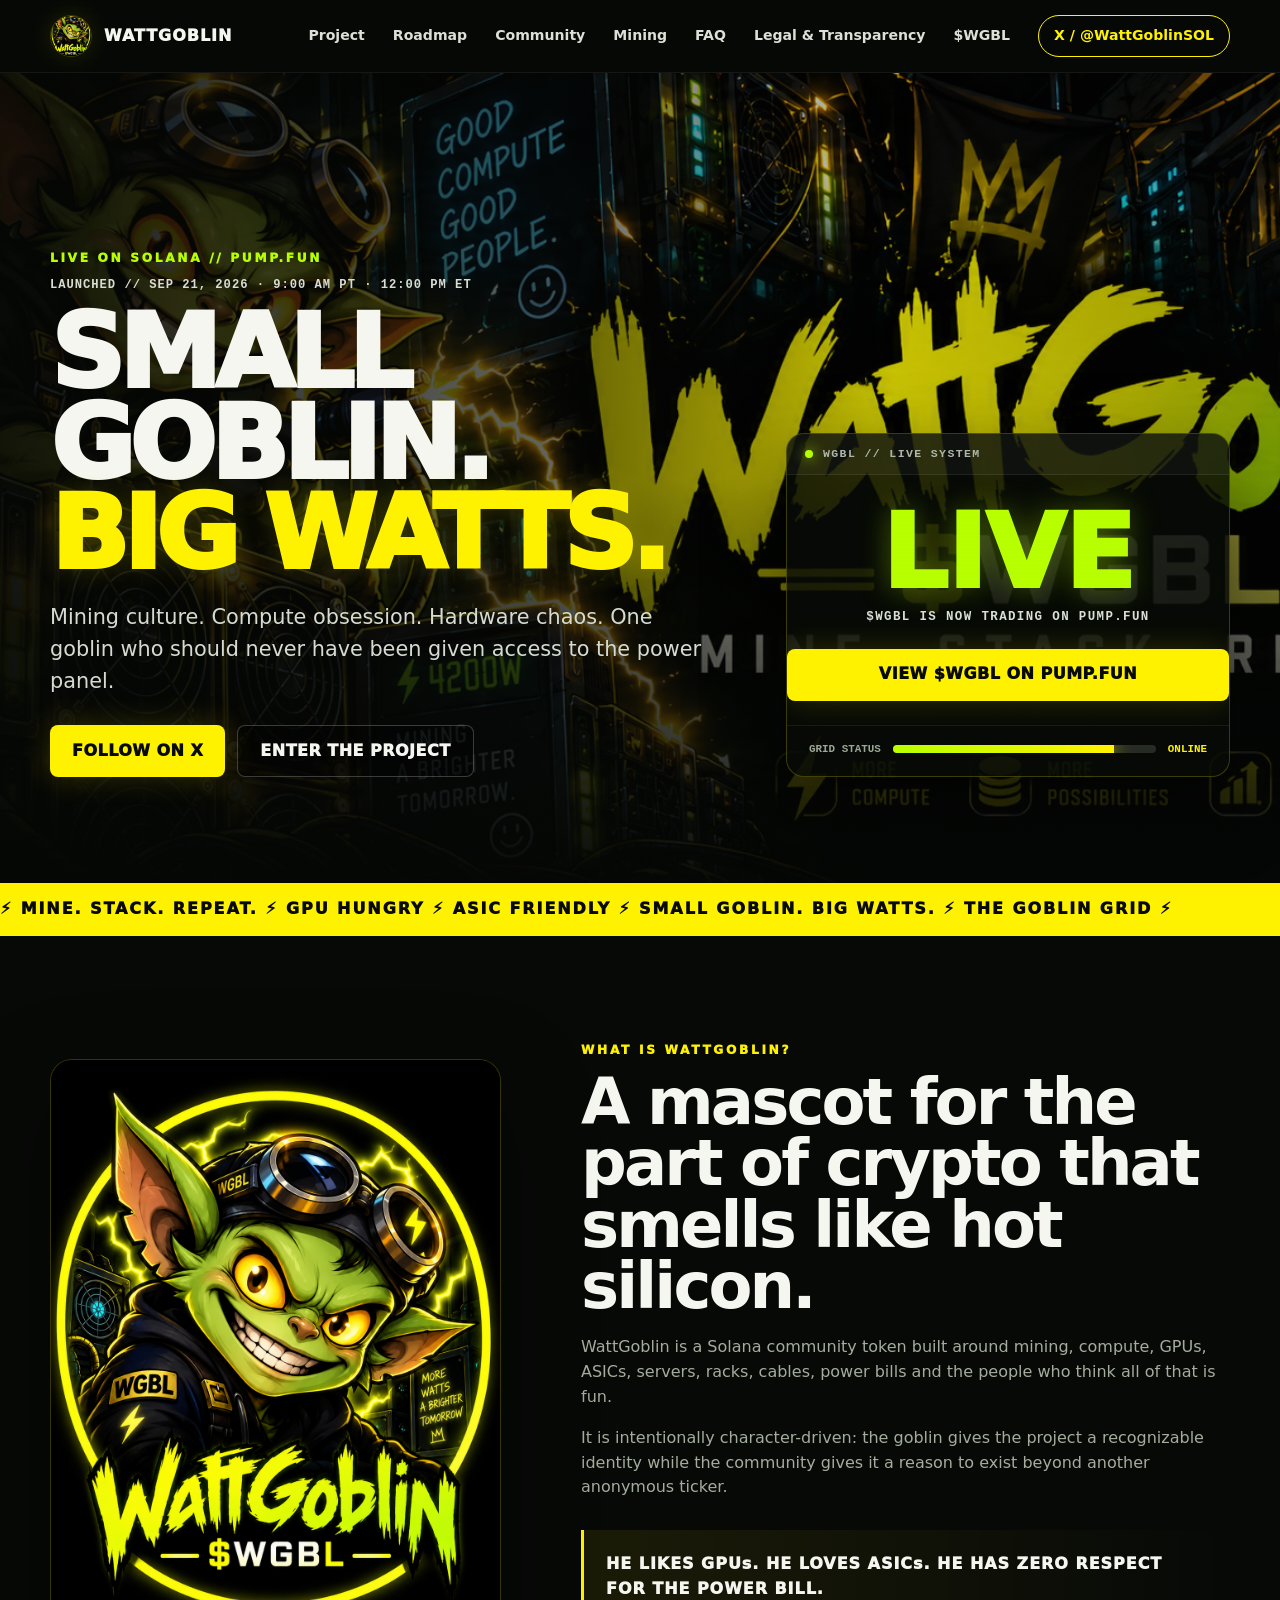
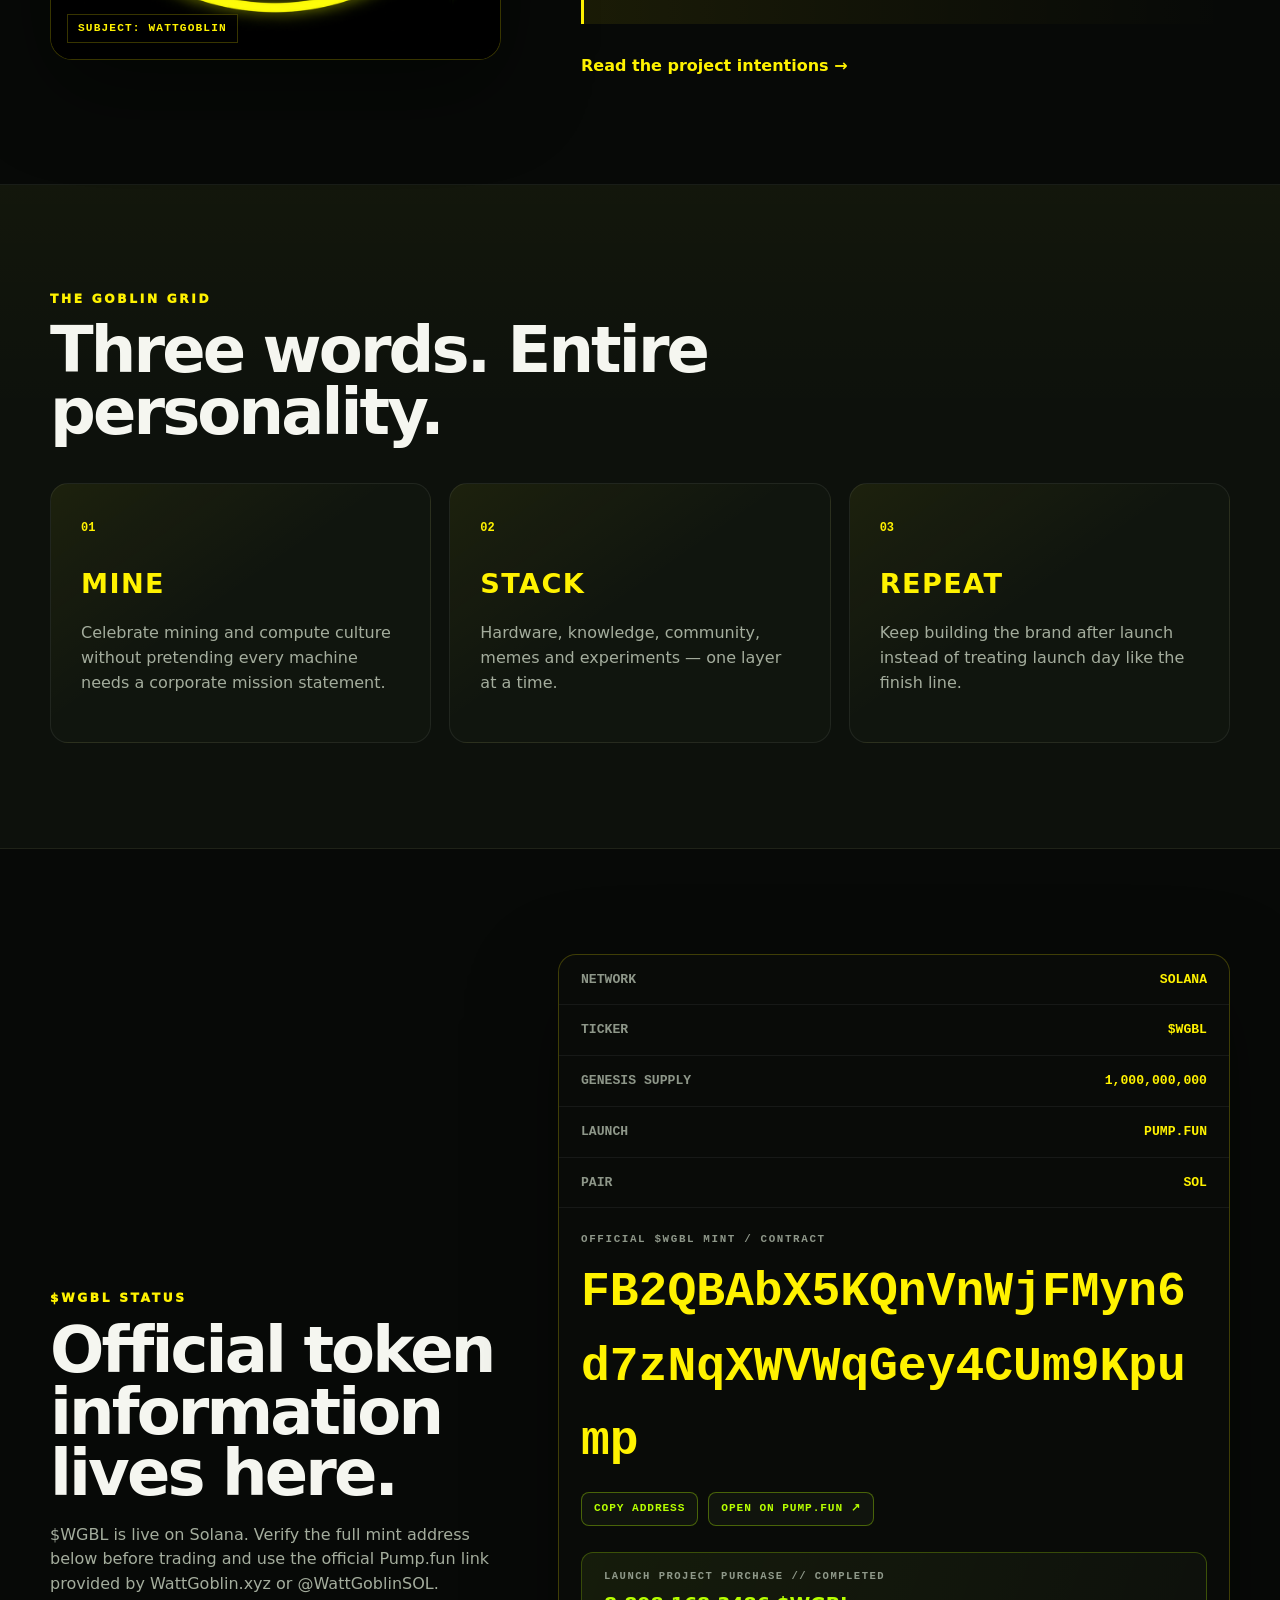
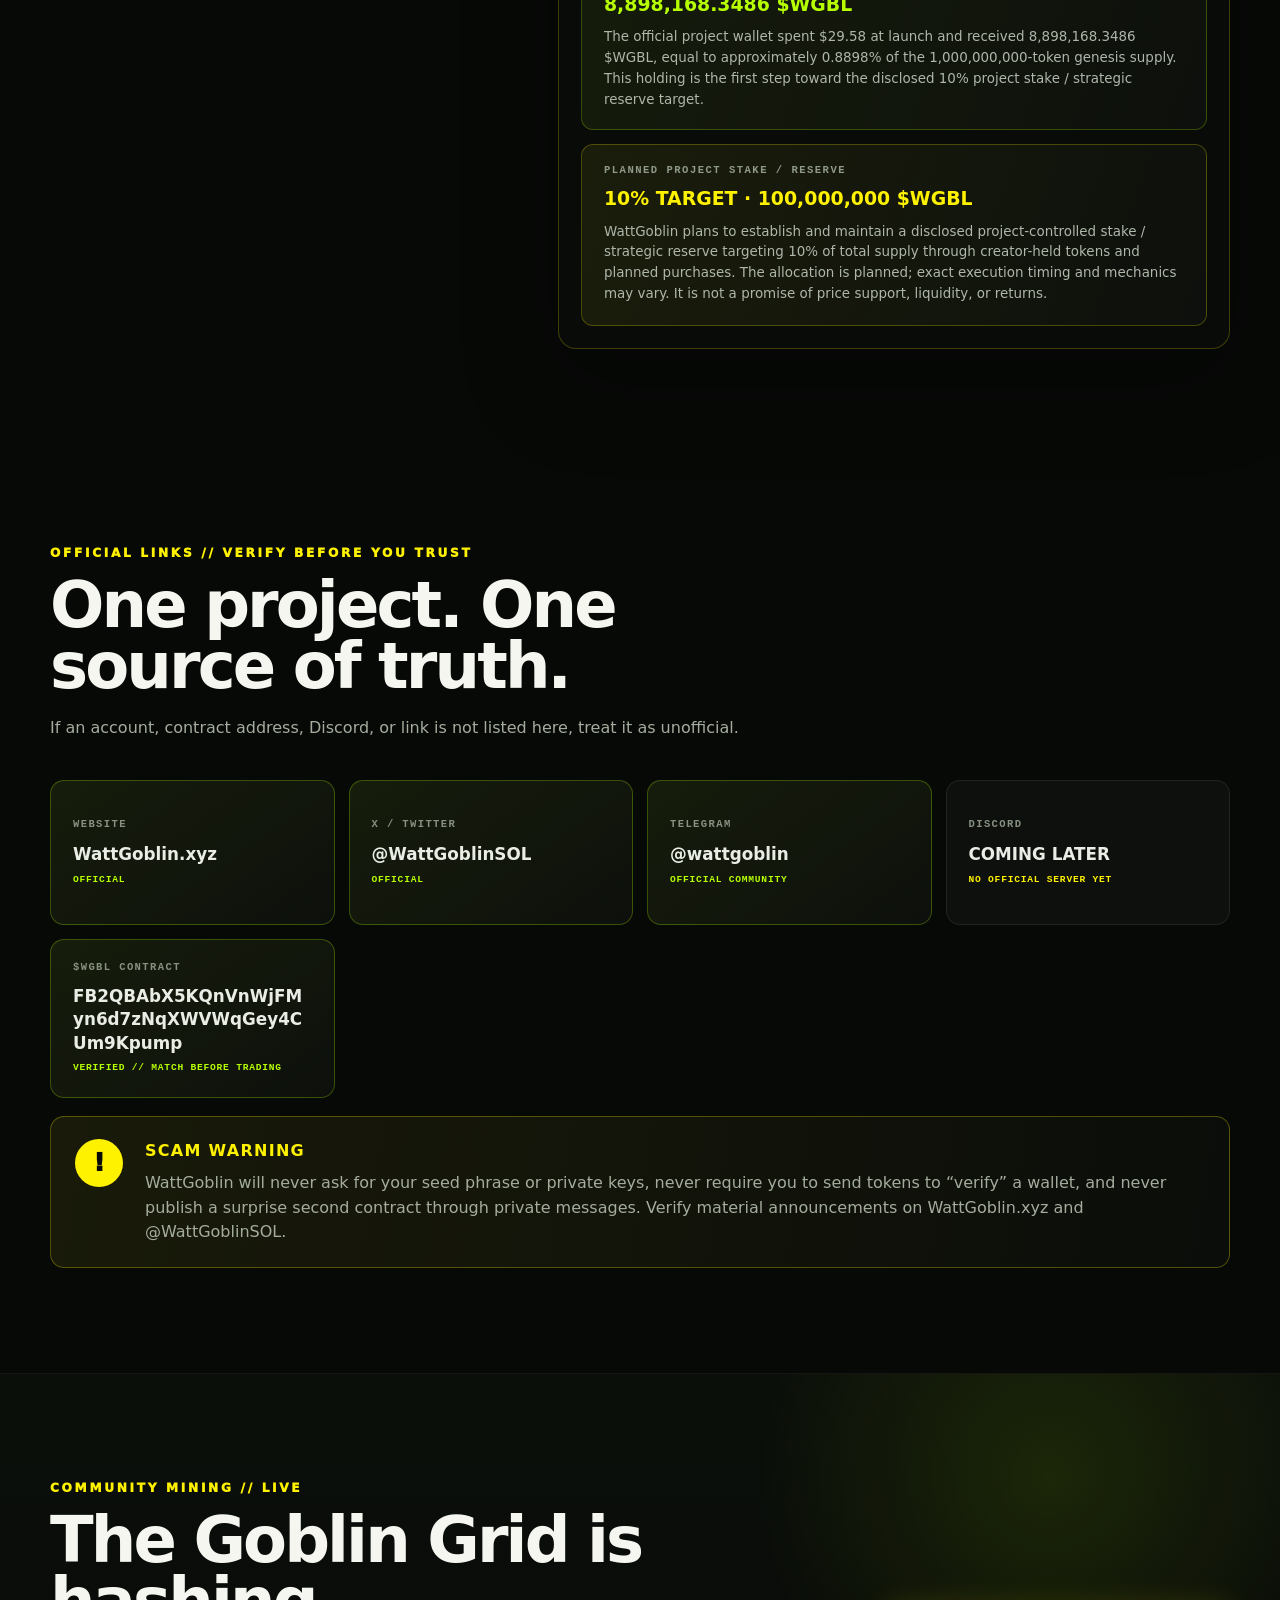
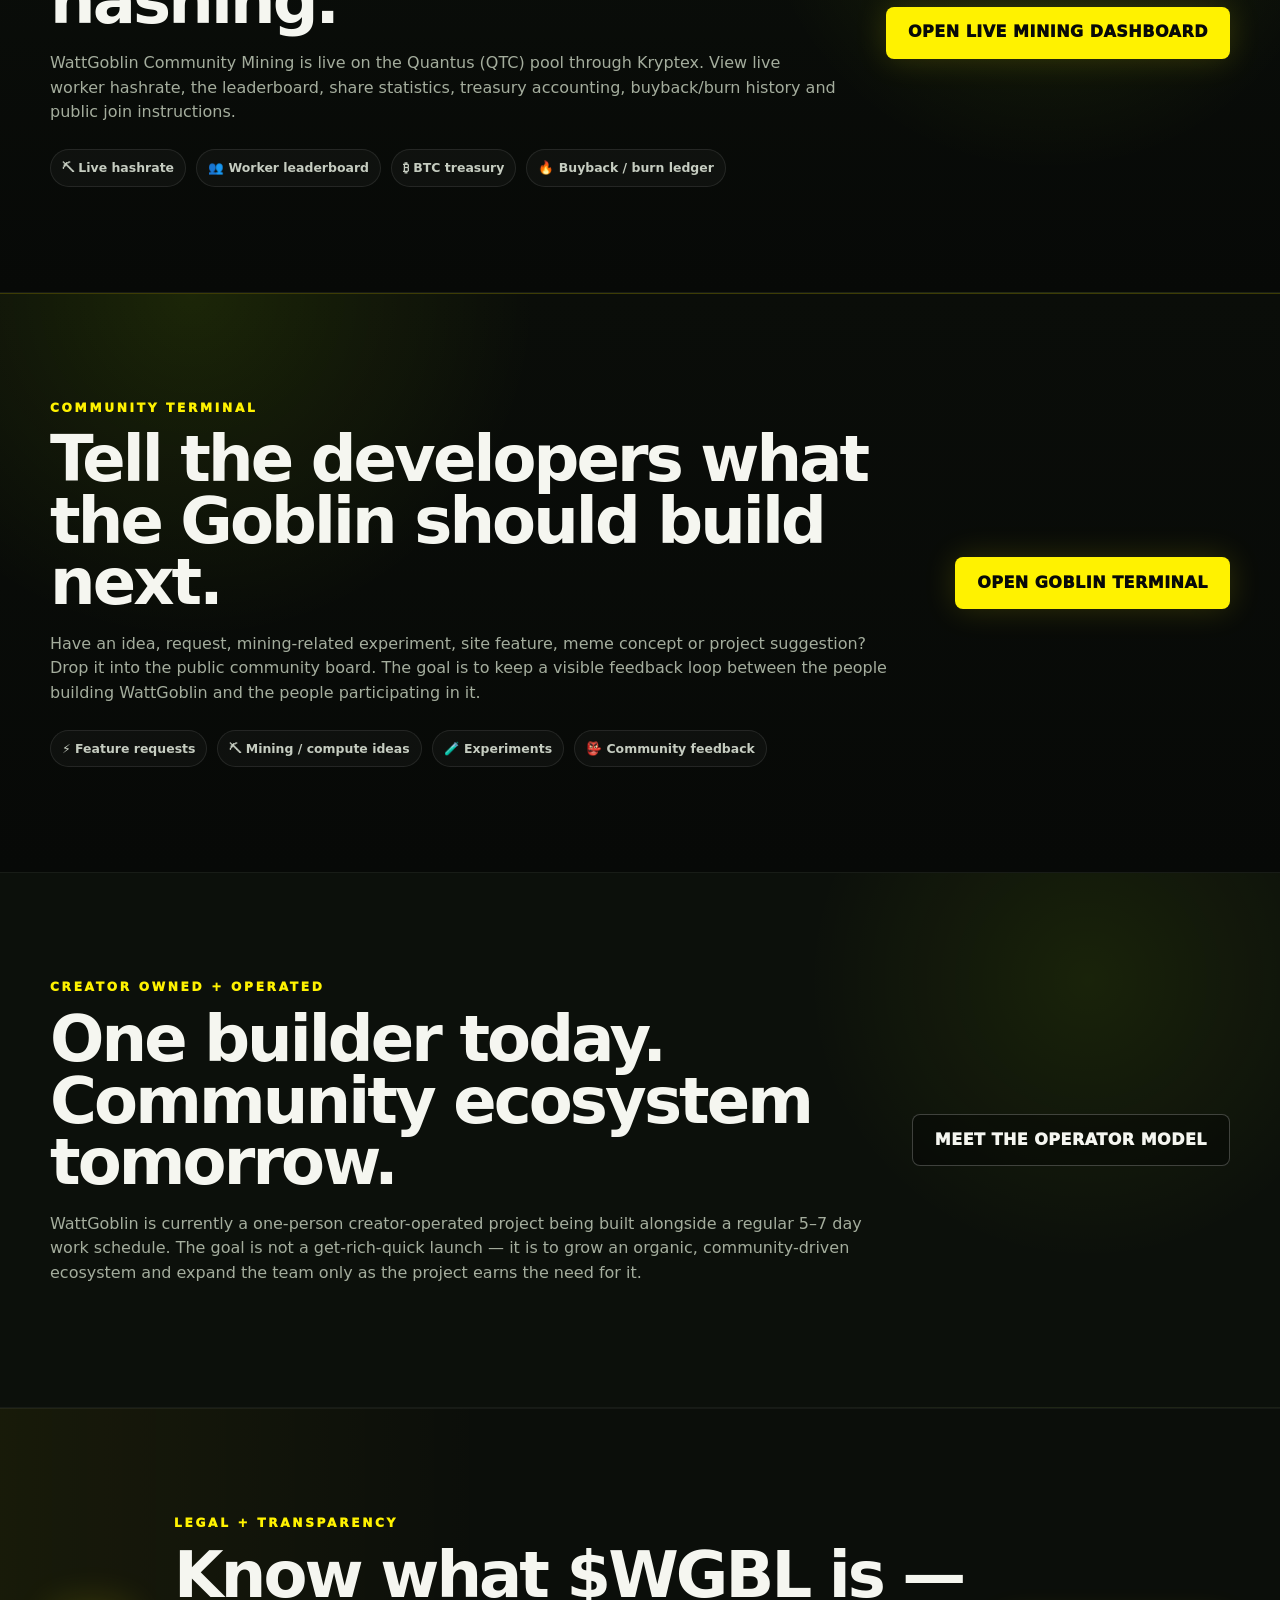
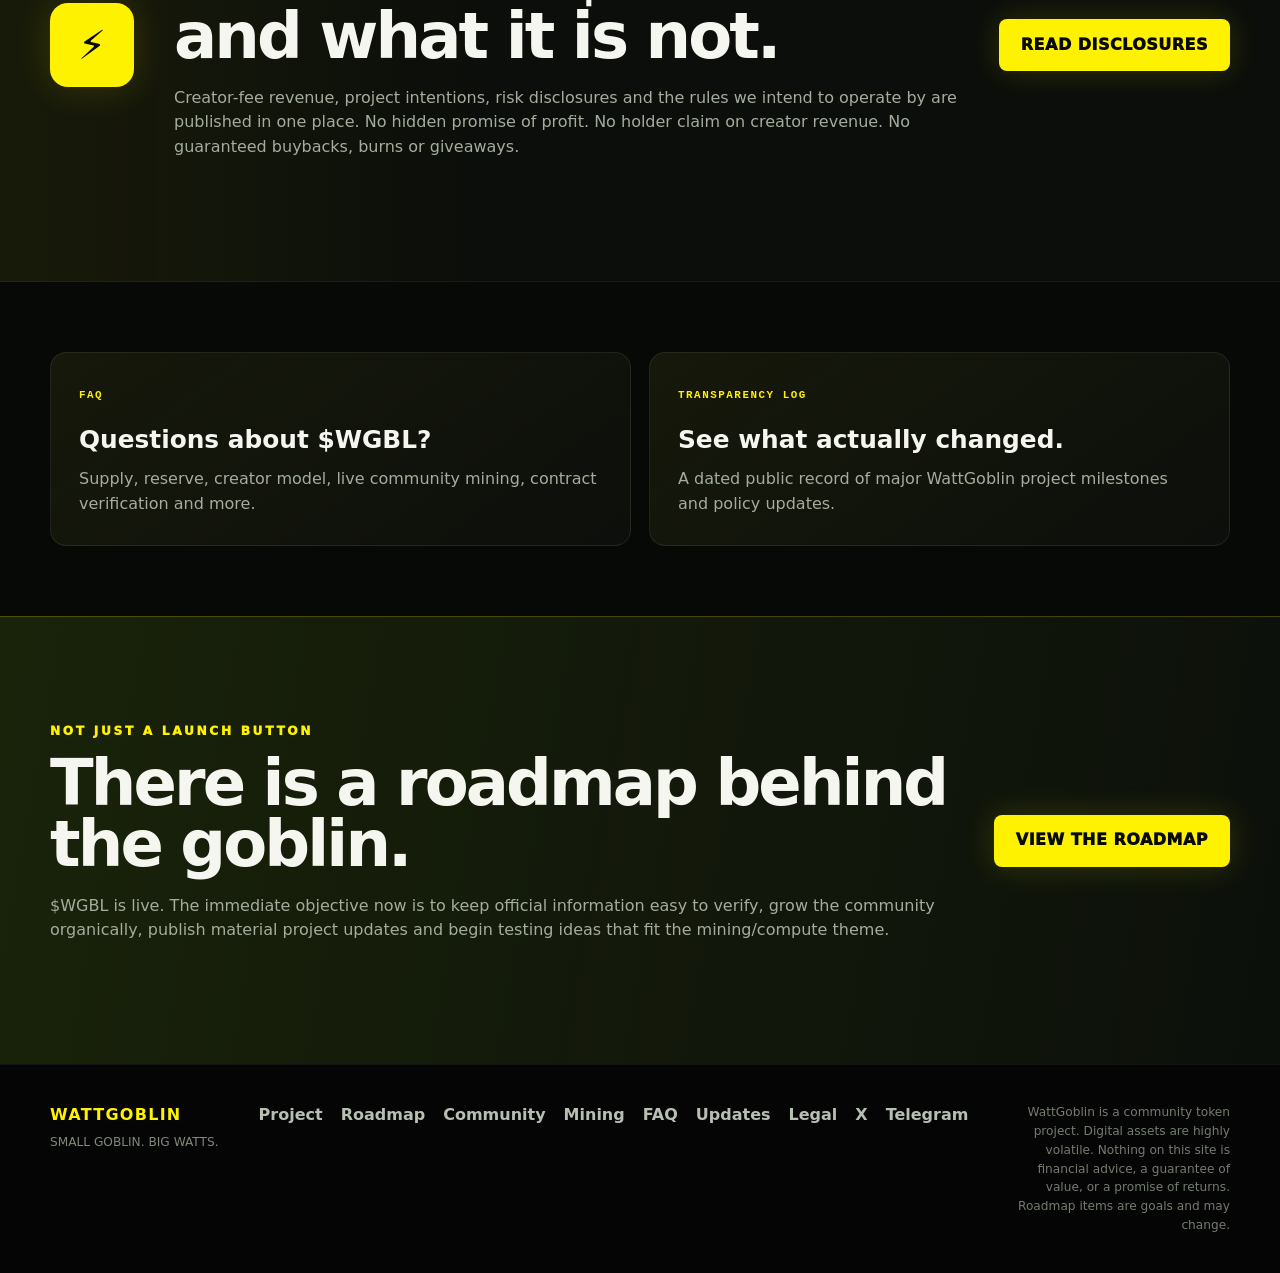
==== commit 53287f01: "Live Community Mining dashboard" ====
--- a/index.html
+++ b/index.html
@@ -6,7 +6,7 @@
 <meta name="viewport" content="width=device-width, initial-scale=1">
 <meta name="theme-color" content="#080a08">
 <link rel="icon" type="image/png" href="assets/favicon.png?v=11">
-<link rel="stylesheet" href="styles.css?v=11">
+<link rel="stylesheet" href="styles.css?v=16">
 
 <meta name="description" content="WattGoblin — $WGBL on Solana. Mining, compute, hardware, power and goblin-level chaos.">
 <title>WattGoblin | $WGBL</title>
@@ -24,6 +24,7 @@
       <a href="project.html">Project</a>
       <a href="roadmap.html">Roadmap</a>
       <a href="community.html">Community</a>
+      <a href="mining.html">Mining</a>
       <a href="faq.html">FAQ</a>
       <a href="legal.html">Legal & Transparency</a>
       <a href="index.html#token">$WGBL</a>
@@ -177,6 +178,20 @@
     </div>
   </section>
 
+  <section class="section mining-home-teaser">
+    <div class="shell community-teaser-grid">
+      <div>
+        <div class="eyebrow">COMMUNITY MINING // LIVE</div>
+        <h2>The Goblin Grid is hashing.</h2>
+        <p>WattGoblin Community Mining is live on the Quantus (QTC) pool through Kryptex. View live worker hashrate, the leaderboard, share statistics, treasury accounting, buyback/burn history and public join instructions.</p>
+        <div class="community-points">
+          <span>⛏ Live hashrate</span><span>👥 Worker leaderboard</span><span>₿ BTC treasury</span><span>🔥 Buyback / burn ledger</span>
+        </div>
+      </div>
+      <a class="btn btn-primary" href="mining.html">OPEN LIVE MINING DASHBOARD</a>
+    </div>
+  </section>
+
   <section class="section community-teaser">
     <div class="shell community-teaser-grid">
       <div>
@@ -237,7 +252,7 @@
       <a class="quick-link-card" href="faq.html">
         <span>FAQ</span>
         <h3>Questions about $WGBL?</h3>
-        <p>Supply, reserve, creator model, Discord, mining pool, contract verification and more.</p>
+        <p>Supply, reserve, creator model, live community mining, contract verification and more.</p>
       </a>
       <a class="quick-link-card" href="updates.html">
         <span>TRANSPARENCY LOG</span>
@@ -269,6 +284,7 @@
       <a href="project.html">Project</a>
       <a href="roadmap.html">Roadmap</a>
       <a href="community.html">Community</a>
+      <a href="mining.html">Mining</a>
       <a href="faq.html">FAQ</a>
       <a href="updates.html">Updates</a>
       <a href="legal.html">Legal</a>
--- a/styles.css
+++ b/styles.css
@@ -506,3 +506,31 @@
 .update-entry code,.legal-mint{word-break:break-all;color:var(--lime)}
 .phase.complete{opacity:.82}
 .phase.complete .phase-status{color:#a8b0a3}
+
+/* Community Mining Dashboard */
+.mining-hero{background:radial-gradient(circle at 78% 8%,rgba(183,255,0,.14),transparent 27%),radial-gradient(circle at 18% 100%,rgba(255,242,0,.08),transparent 28%),linear-gradient(180deg,#0e120d,#070907)}
+.mining-hero-grid{display:grid;grid-template-columns:1fr 390px;gap:70px;align-items:end}
+.mining-status-card{background:#090b08;border:1px solid var(--line);border-radius:18px;overflow:hidden;box-shadow:0 30px 90px rgba(0,0,0,.35)}
+.mining-status-body{display:grid;grid-template-columns:1fr auto;gap:13px 20px;padding:22px;font:800 .74rem/1.2 ui-monospace,monospace}
+.mining-status-body span{color:#899383;letter-spacing:.12em}.mining-status-body strong{color:var(--yellow);text-align:right}
+.mining-refresh-row{border-top:1px solid rgba(255,255,255,.06);display:flex;justify-content:space-between;align-items:center;gap:12px;padding:14px 18px;color:#899383;font:700 .66rem/1.2 ui-monospace,monospace}
+.mining-refresh-row button,.join-console button{border:1px solid var(--yellow);background:transparent;color:var(--yellow);padding:9px 12px;border-radius:7px;font:900 .66rem/1 ui-monospace,monospace;letter-spacing:.08em;cursor:pointer}
+.mining-refresh-row button:disabled{opacity:.45;cursor:wait}.offline-dot{background:#ff625e!important;box-shadow:0 0 14px #ff625e!important}
+.mining-title-row{display:flex;justify-content:space-between;align-items:end;gap:30px;max-width:none}.mining-title-row>div{max-width:800px}
+.mining-kpis{display:grid;grid-template-columns:repeat(3,1fr);gap:14px;margin:32px 0 18px}
+.mining-kpis article{min-width:0;padding:22px;border:1px solid rgba(255,255,255,.07);border-radius:14px;background:linear-gradient(145deg,rgba(183,255,0,.045),transparent 48%),var(--panel)}
+.mining-kpis span{display:block;color:#899383;font:900 .64rem/1 ui-monospace,monospace;letter-spacing:.13em}.mining-kpis strong{display:block;margin:13px 0 7px;color:var(--yellow);font:950 clamp(1.5rem,3vw,2.25rem)/1 ui-monospace,monospace}.mining-kpis small{color:#7d8678;font-size:.68rem}
+.hash-window-panel{padding:23px;border:1px solid rgba(255,255,255,.07);border-radius:16px;background:#0b0e0a;margin-bottom:18px}.hash-window-head{display:flex;justify-content:space-between;gap:20px;margin-bottom:20px}.hash-window-head strong{color:#e8ece5;letter-spacing:.08em}.hash-window-head span{color:#778172;font-size:.76rem}
+.hash-bars{display:grid;gap:12px}.hash-bars>div{display:grid;grid-template-columns:42px 1fr 105px;gap:12px;align-items:center}.hash-bars span,.hash-bars b{font:800 .7rem/1 ui-monospace,monospace}.hash-bars span{color:#8c9687}.hash-bars b{color:#cdd3c9;text-align:right}.hash-track{height:10px;background:#20261e;border-radius:99px;overflow:hidden}.hash-track i{display:block;height:100%;width:3%;background:linear-gradient(90deg,var(--lime),var(--yellow));box-shadow:0 0 14px rgba(255,242,0,.2);transition:width .45s ease}
+.mining-grid-2{display:grid;grid-template-columns:minmax(0,1.6fr) minmax(270px,.6fr);gap:18px}.worker-panel,.telemetry-panel{border:1px solid rgba(255,255,255,.07);border-radius:16px;background:#0b0e0a;padding:22px;min-width:0}.panel-head{display:flex;justify-content:space-between;gap:20px;align-items:end}.panel-head h3,.telemetry-panel h3{font-size:1.55rem;margin:8px 0 0}.panel-head small{color:#7e8879}
+.worker-table-wrap{overflow-x:auto;margin-top:20px}.worker-table{width:100%;border-collapse:collapse;min-width:720px}.worker-table th,.worker-table td{padding:13px 10px;border-bottom:1px solid rgba(255,255,255,.06);text-align:left;font-size:.77rem}.worker-table th{color:#7f897a;font:850 .62rem/1 ui-monospace,monospace;letter-spacing:.1em}.worker-table td{color:#c9d0c5}.worker-table td:first-child{color:#788273}.worker-table strong{color:#eef1eb}.table-loading{text-align:center!important;color:#879181!important;padding:28px!important}.worker-state{display:inline-flex;padding:5px 7px;border-radius:999px;font:900 .57rem/1 ui-monospace,monospace;letter-spacing:.08em}.worker-state.online{color:#091008;background:var(--lime)}.worker-state.offline{color:#b8bfb3;background:#262c23}
+.panel-note{margin:16px 0 0;color:#768071;font-size:.75rem}.telemetry-list{display:grid;margin-top:18px;border-top:1px solid rgba(255,255,255,.06)}.telemetry-list div{display:grid;gap:6px;padding:15px 0;border-bottom:1px solid rgba(255,255,255,.06)}.telemetry-list span{color:#7f897a;font:800 .64rem/1 ui-monospace,monospace;letter-spacing:.1em}.telemetry-list strong{color:#dfe5da;word-break:break-word}
+.treasury-grid{display:grid;grid-template-columns:1.3fr .7fr .7fr;gap:16px}.treasury-card{padding:25px;border-radius:16px;border:1px solid rgba(255,255,255,.07);background:var(--panel)}.treasury-card.featured{border-color:rgba(183,255,0,.26);background:linear-gradient(145deg,rgba(183,255,0,.055),transparent),#0d100c}.treasury-card>span{font:900 .64rem/1 ui-monospace,monospace;letter-spacing:.12em;color:#84907f}.treasury-card>strong{display:block;margin:15px 0;color:var(--yellow);font-size:1.1rem}.treasury-address{font-size:.86rem!important;word-break:break-all;color:#edf1e9!important}.treasury-stat{display:flex;align-items:baseline;gap:10px;margin:10px 0}.treasury-stat b{font:900 1.2rem/1 ui-monospace,monospace;color:#e6ebe2}.treasury-stat small{color:#788373}
+.ledger-list{display:grid;gap:12px}.ledger-empty,.ledger-entry{padding:24px;border:1px solid rgba(255,255,255,.07);border-radius:14px;background:#0d100c}.ledger-empty span{color:var(--yellow);font:900 .72rem/1.2 ui-monospace,monospace;letter-spacing:.1em}.ledger-entry{display:grid;grid-template-columns:160px 1fr;gap:24px}.ledger-entry time{color:#828c7d;font:900 .72rem/1 ui-monospace,monospace}.ledger-entry strong{color:var(--yellow);letter-spacing:.08em}
+.join-grid{display:grid;grid-template-columns:.8fr 1.2fr;gap:60px;align-items:start}.join-warning{margin-top:26px;padding:18px 20px;border-left:3px solid var(--yellow);background:rgba(255,242,0,.04)}.join-warning strong{color:var(--yellow);font:900 .7rem/1 ui-monospace,monospace;letter-spacing:.1em}.join-warning p{margin-bottom:0}
+.join-console{border:1px solid var(--line);border-radius:18px;overflow:hidden;background:#080a08}.join-step{display:grid;grid-template-columns:44px 1fr;gap:14px;padding:20px;border-top:1px solid rgba(255,255,255,.06)}.join-step>b{color:var(--yellow);font:900 .8rem/1 ui-monospace,monospace}.join-step strong{display:block;color:#edf0e9}.join-step p{margin:6px 0 0}.join-step pre{white-space:pre-wrap;word-break:break-word;padding:14px;margin:12px 0;border-radius:8px;background:#11150f;color:#cfff62;border:1px solid rgba(183,255,0,.12);font:700 .72rem/1.55 ui-monospace,monospace}.join-step code{color:var(--yellow)}
+.mining-connection-grid{display:grid;grid-template-columns:repeat(4,1fr);gap:12px;margin-top:28px}.mining-connection-grid article{padding:18px;border:1px solid rgba(255,255,255,.07);border-radius:12px;background:#0a0d09;min-width:0}.mining-connection-grid span{display:block;color:#7c8677;font:850 .61rem/1 ui-monospace,monospace;letter-spacing:.1em}.mining-connection-grid strong{display:block;margin-top:9px;color:#e2e7de;font-size:.78rem;word-break:break-word}.mining-source-links{display:flex;flex-wrap:wrap;gap:10px;margin-top:18px}.mining-disclosure .principle-list{margin-top:35px}
+@media(max-width:1000px){.mining-hero-grid,.join-grid{grid-template-columns:1fr}.mining-status-card{max-width:600px}.mining-grid-2{grid-template-columns:1fr}.treasury-grid{grid-template-columns:1fr 1fr}.treasury-card.featured{grid-column:1/-1}.mining-connection-grid{grid-template-columns:1fr 1fr}.mining-title-row{align-items:start;flex-direction:column}.mining-kpis{grid-template-columns:1fr 1fr}}
+@media(max-width:560px){.mining-kpis,.treasury-grid,.mining-connection-grid{grid-template-columns:1fr}.treasury-card.featured{grid-column:auto}.hash-bars>div{grid-template-columns:38px 1fr}.hash-bars b{grid-column:2;text-align:left}.hash-window-head{flex-direction:column}.ledger-entry{grid-template-columns:1fr;gap:10px}.mining-refresh-row{align-items:flex-start;flex-direction:column}.mining-refresh-row button{width:100%}.mining-source-links .btn{width:100%}}
+.community-mining-cta{grid-column:1/-1;display:flex;justify-content:flex-start;margin-top:-12px}
+.mining-home-teaser{background:radial-gradient(circle at 82% 20%,rgba(183,255,0,.10),transparent 26%),linear-gradient(180deg,#0b0f0a,#070907);border-block:1px solid rgba(255,255,255,.05)}
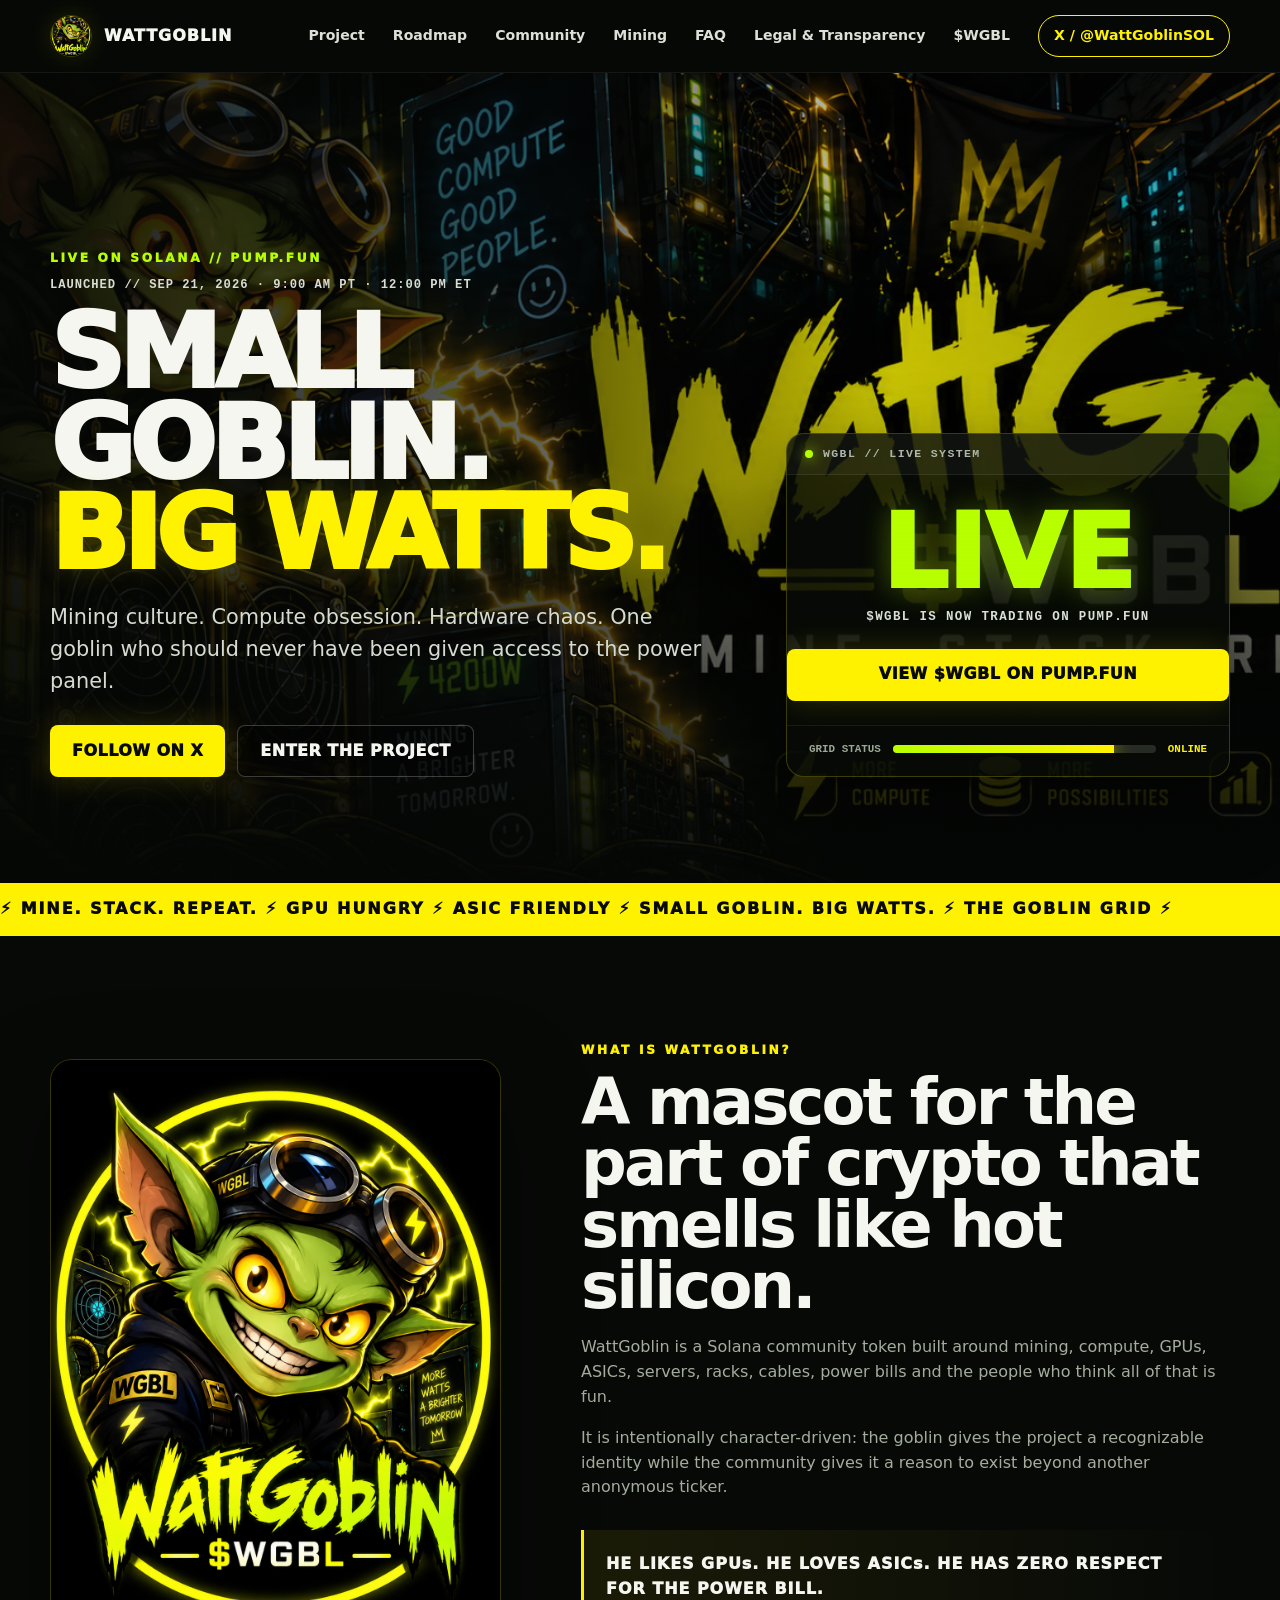
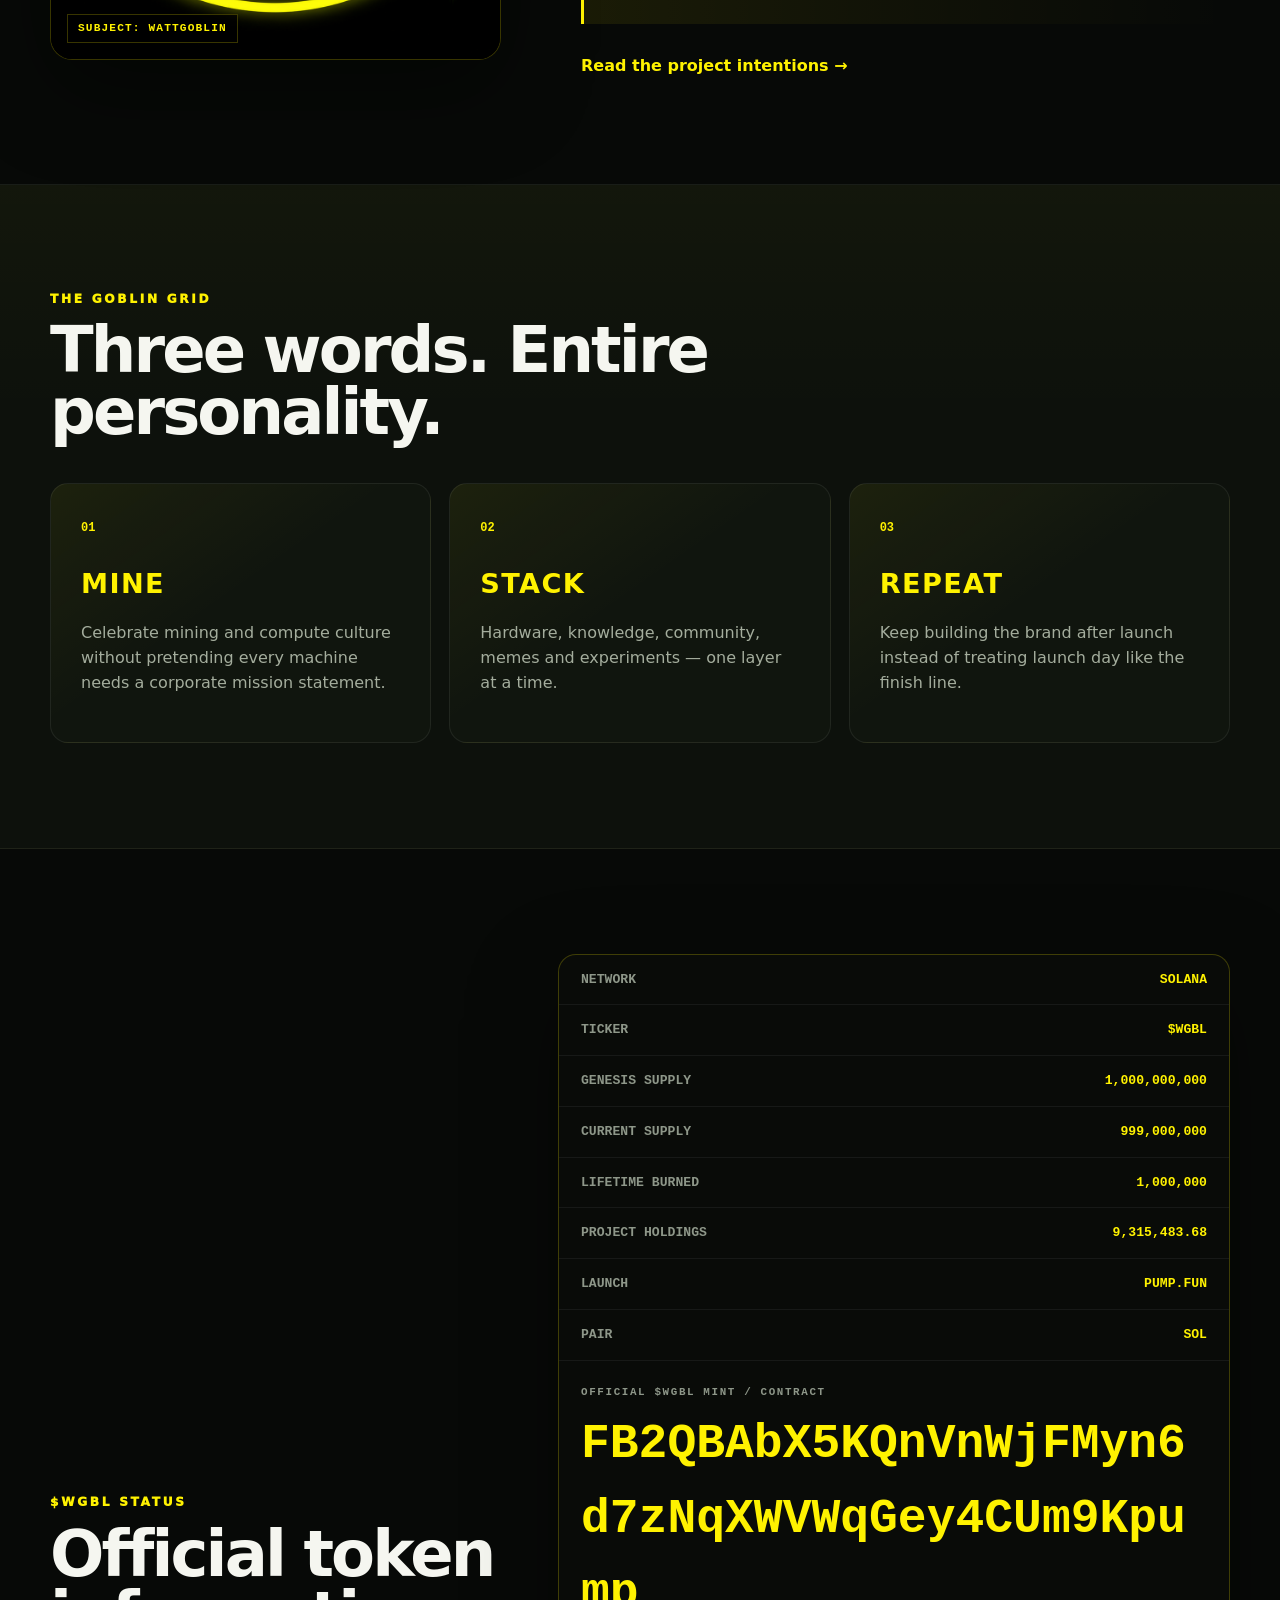
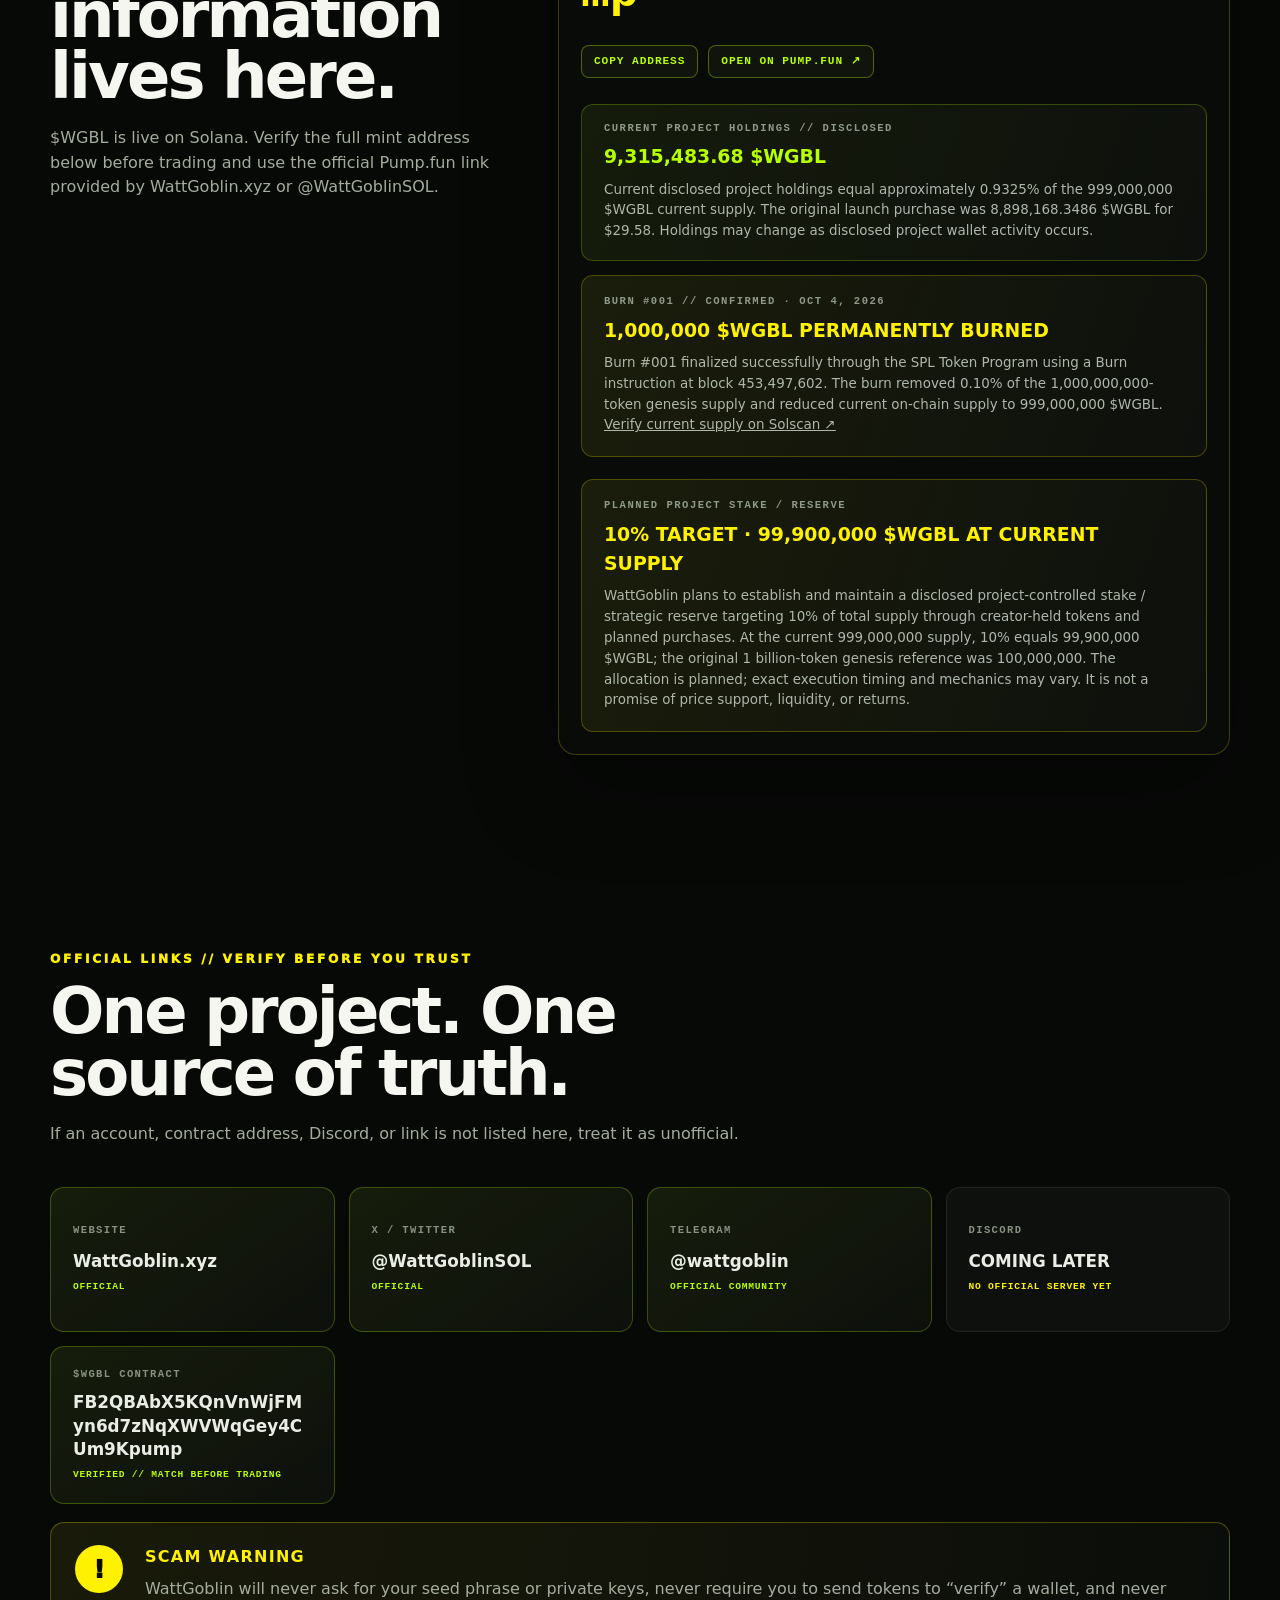
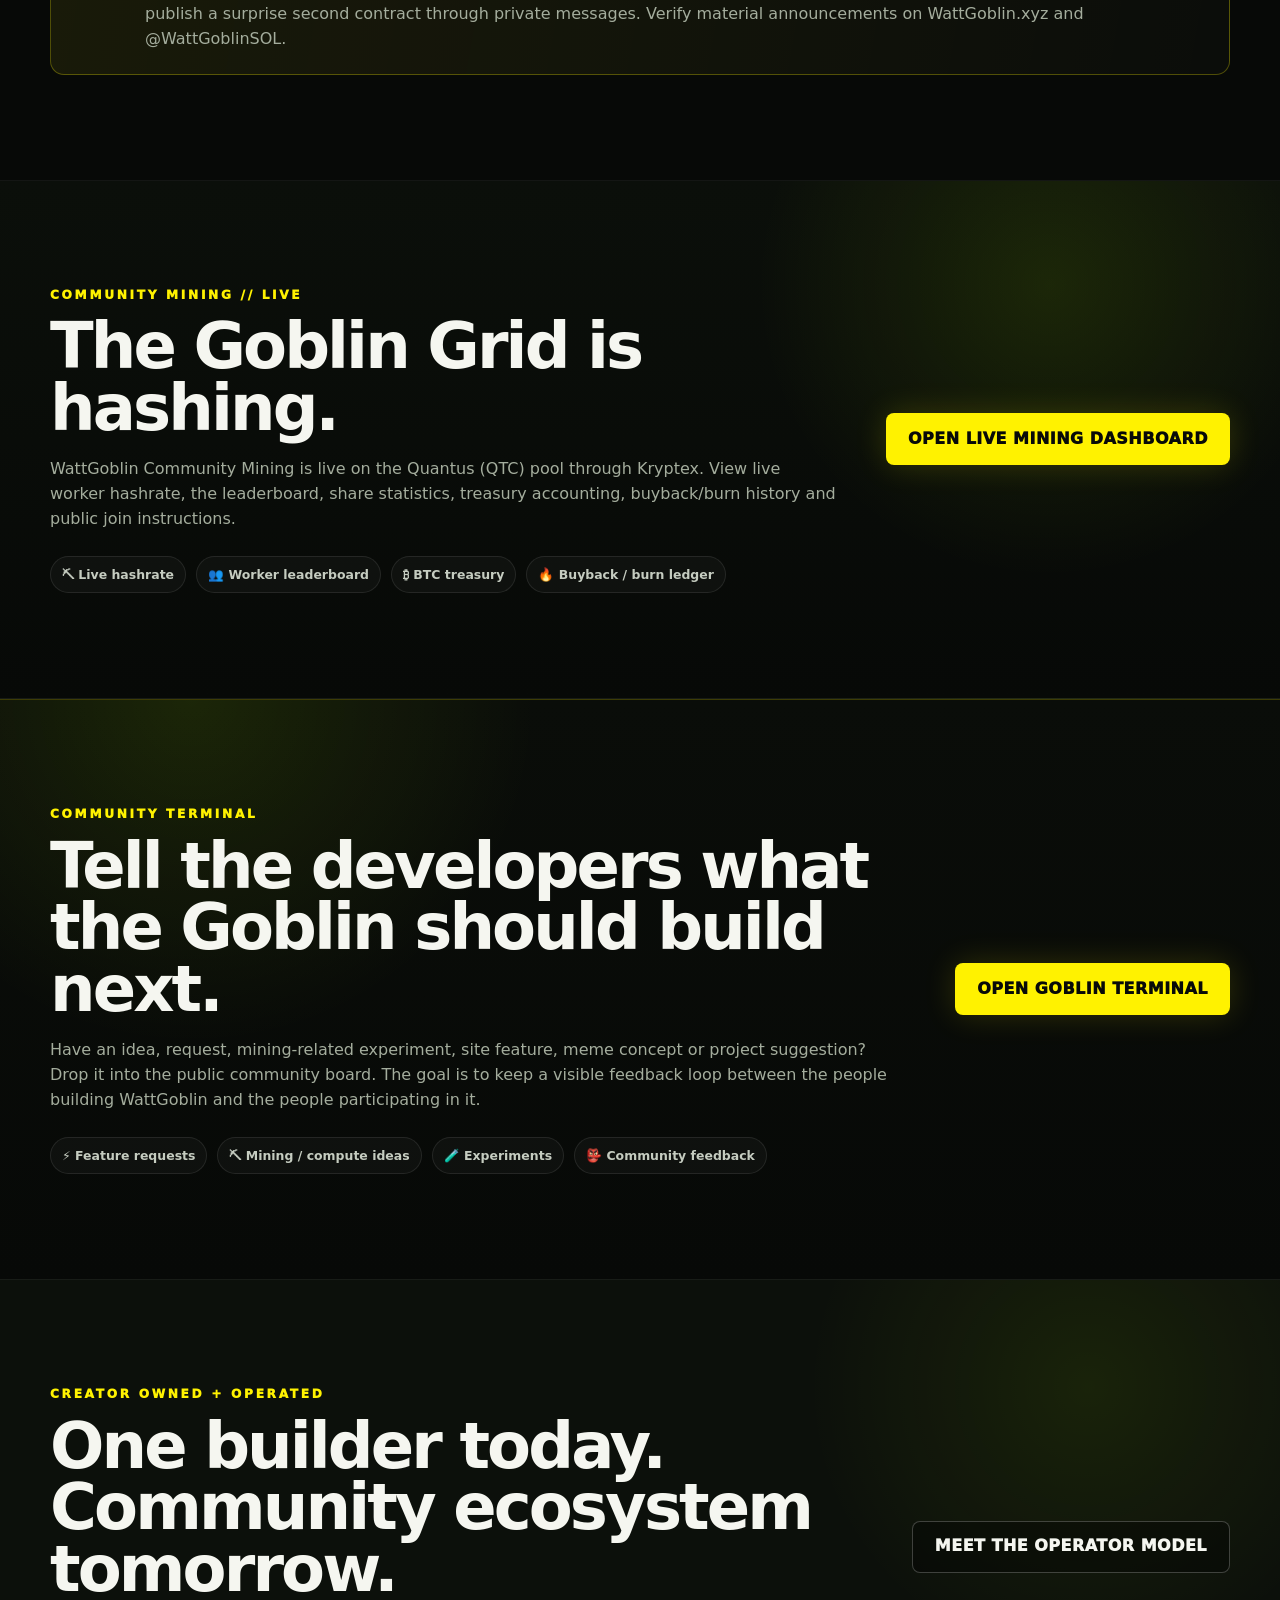
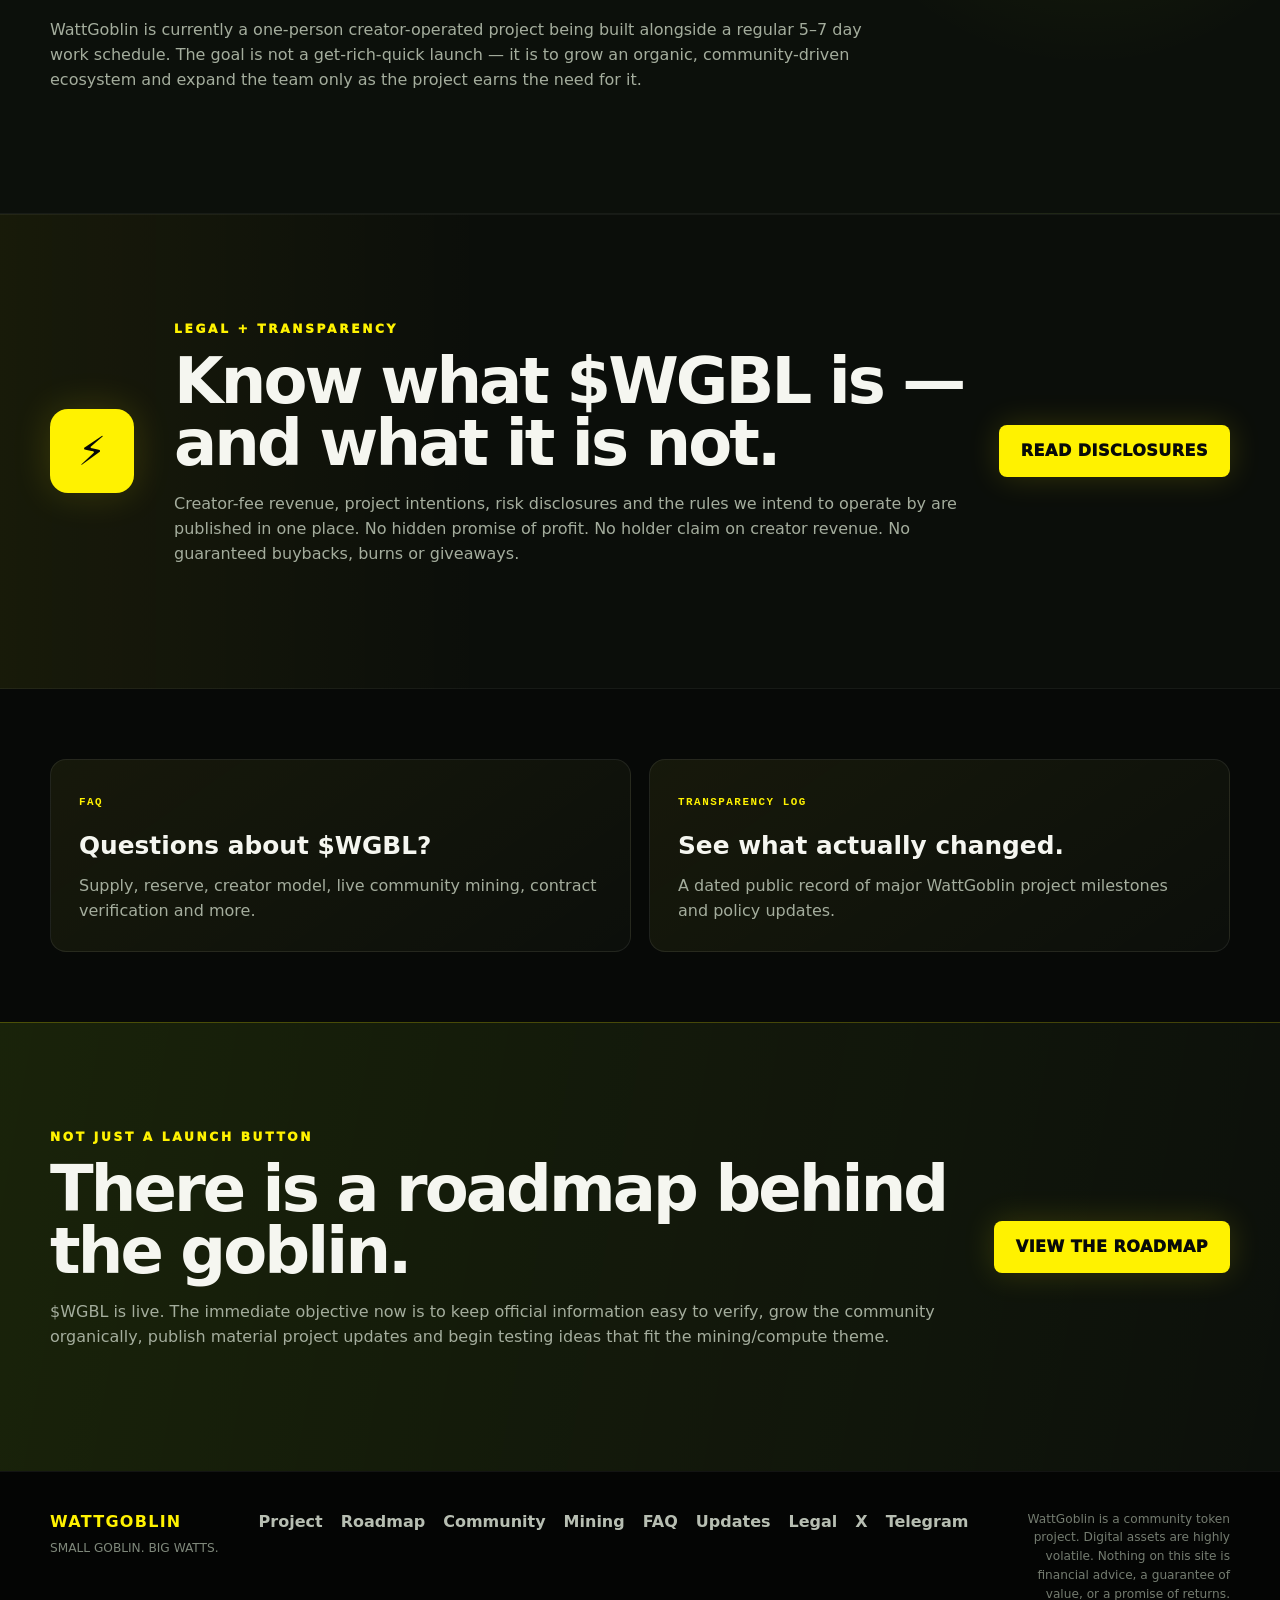
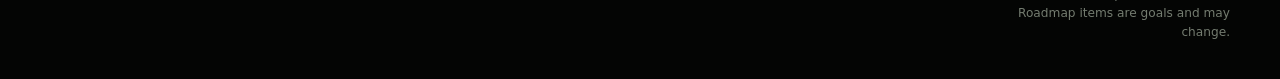
==== commit 0f18d6ad: "Token Burn, and Updated holdings" ====
--- a/index.html
+++ b/index.html
@@ -6,7 +6,7 @@
 <meta name="viewport" content="width=device-width, initial-scale=1">
 <meta name="theme-color" content="#080a08">
 <link rel="icon" type="image/png" href="assets/favicon.png?v=11">
-<link rel="stylesheet" href="styles.css?v=16">
+<link rel="stylesheet" href="styles.css?v=19">
 
 <meta name="description" content="WattGoblin — $WGBL on Solana. Mining, compute, hardware, power and goblin-level chaos.">
 <title>WattGoblin | $WGBL</title>
@@ -110,6 +110,9 @@
       <div class="terminal-row"><span>NETWORK</span><b>SOLANA</b></div>
       <div class="terminal-row"><span>TICKER</span><b>$WGBL</b></div>
       <div class="terminal-row"><span>GENESIS SUPPLY</span><b>1,000,000,000</b></div>
+      <div class="terminal-row"><span>CURRENT SUPPLY</span><b>999,000,000</b></div>
+      <div class="terminal-row"><span>LIFETIME BURNED</span><b>1,000,000</b></div>
+      <div class="terminal-row"><span>PROJECT HOLDINGS</span><b>9,315,483.68</b></div>
       <div class="terminal-row"><span>LAUNCH</span><b>PUMP.FUN</b></div>
       <div class="terminal-row"><span>PAIR</span><b>SOL</b></div>
       <div class="contract live-contract">
@@ -121,16 +124,22 @@
         </div>
       </div>
       <div class="initial-buy-box">
-        <span>LAUNCH PROJECT PURCHASE // COMPLETED</span>
-        <strong>8,898,168.3486 $WGBL</strong>
-        <p>The official project wallet spent $29.58 at launch and received 8,898,168.3486 $WGBL, equal to approximately 0.8898% of the 1,000,000,000-token genesis supply. This holding is the first step toward the disclosed 10% project stake / strategic reserve target.</p>
+        <span>CURRENT PROJECT HOLDINGS // DISCLOSED</span>
+        <strong>9,315,483.68 $WGBL</strong>
+        <p>Current disclosed project holdings equal approximately 0.9325% of the 999,000,000 $WGBL current supply. The original launch purchase was 8,898,168.3486 $WGBL for $29.58. Holdings may change as disclosed project wallet activity occurs.</p>
+      </div>
+      <div class="reserve-box">
+        <span>BURN #001 // CONFIRMED · OCT 4, 2026</span>
+        <strong>1,000,000 $WGBL PERMANENTLY BURNED</strong>
+        <p>Burn #001 finalized successfully through the SPL Token Program using a Burn instruction at block 453,497,602. The burn removed 0.10% of the 1,000,000,000-token genesis supply and reduced current on-chain supply to 999,000,000 $WGBL. <a href="https://solscan.io/token/FB2QBAbX5KQnVnWjFMyn6d7zNqXWVWqGey4CUm9Kpump" target="_blank" rel="noopener">Verify current supply on Solscan ↗</a></p>
       </div>
       <div class="reserve-box">
         <span>PLANNED PROJECT STAKE / RESERVE</span>
-        <strong>10% TARGET · 100,000,000 $WGBL</strong>
+        <strong>10% TARGET · 99,900,000 $WGBL AT CURRENT SUPPLY</strong>
         <p>
           WattGoblin plans to establish and maintain a disclosed project-controlled stake / strategic
           reserve targeting 10% of total supply through creator-held tokens and planned purchases.
+          At the current 999,000,000 supply, 10% equals 99,900,000 $WGBL; the original 1 billion-token genesis reference was 100,000,000.
           The allocation is planned; exact execution timing and mechanics may vary. It is not a promise
           of price support, liquidity, or returns.
         </p>
--- a/styles.css
+++ b/styles.css
@@ -534,3 +534,5 @@
 @media(max-width:560px){.mining-kpis,.treasury-grid,.mining-connection-grid{grid-template-columns:1fr}.treasury-card.featured{grid-column:auto}.hash-bars>div{grid-template-columns:38px 1fr}.hash-bars b{grid-column:2;text-align:left}.hash-window-head{flex-direction:column}.ledger-entry{grid-template-columns:1fr;gap:10px}.mining-refresh-row{align-items:flex-start;flex-direction:column}.mining-refresh-row button{width:100%}.mining-source-links .btn{width:100%}}
 .community-mining-cta{grid-column:1/-1;display:flex;justify-content:flex-start;margin-top:-12px}
 .mining-home-teaser{background:radial-gradient(circle at 82% 20%,rgba(183,255,0,.10),transparent 26%),linear-gradient(180deg,#0b0f0a,#070907);border-block:1px solid rgba(255,255,255,.05)}
+/* Cached metrics keep their values and display their source time on hover. */
+.telemetry-stale { color: #d9ae63 !important; }
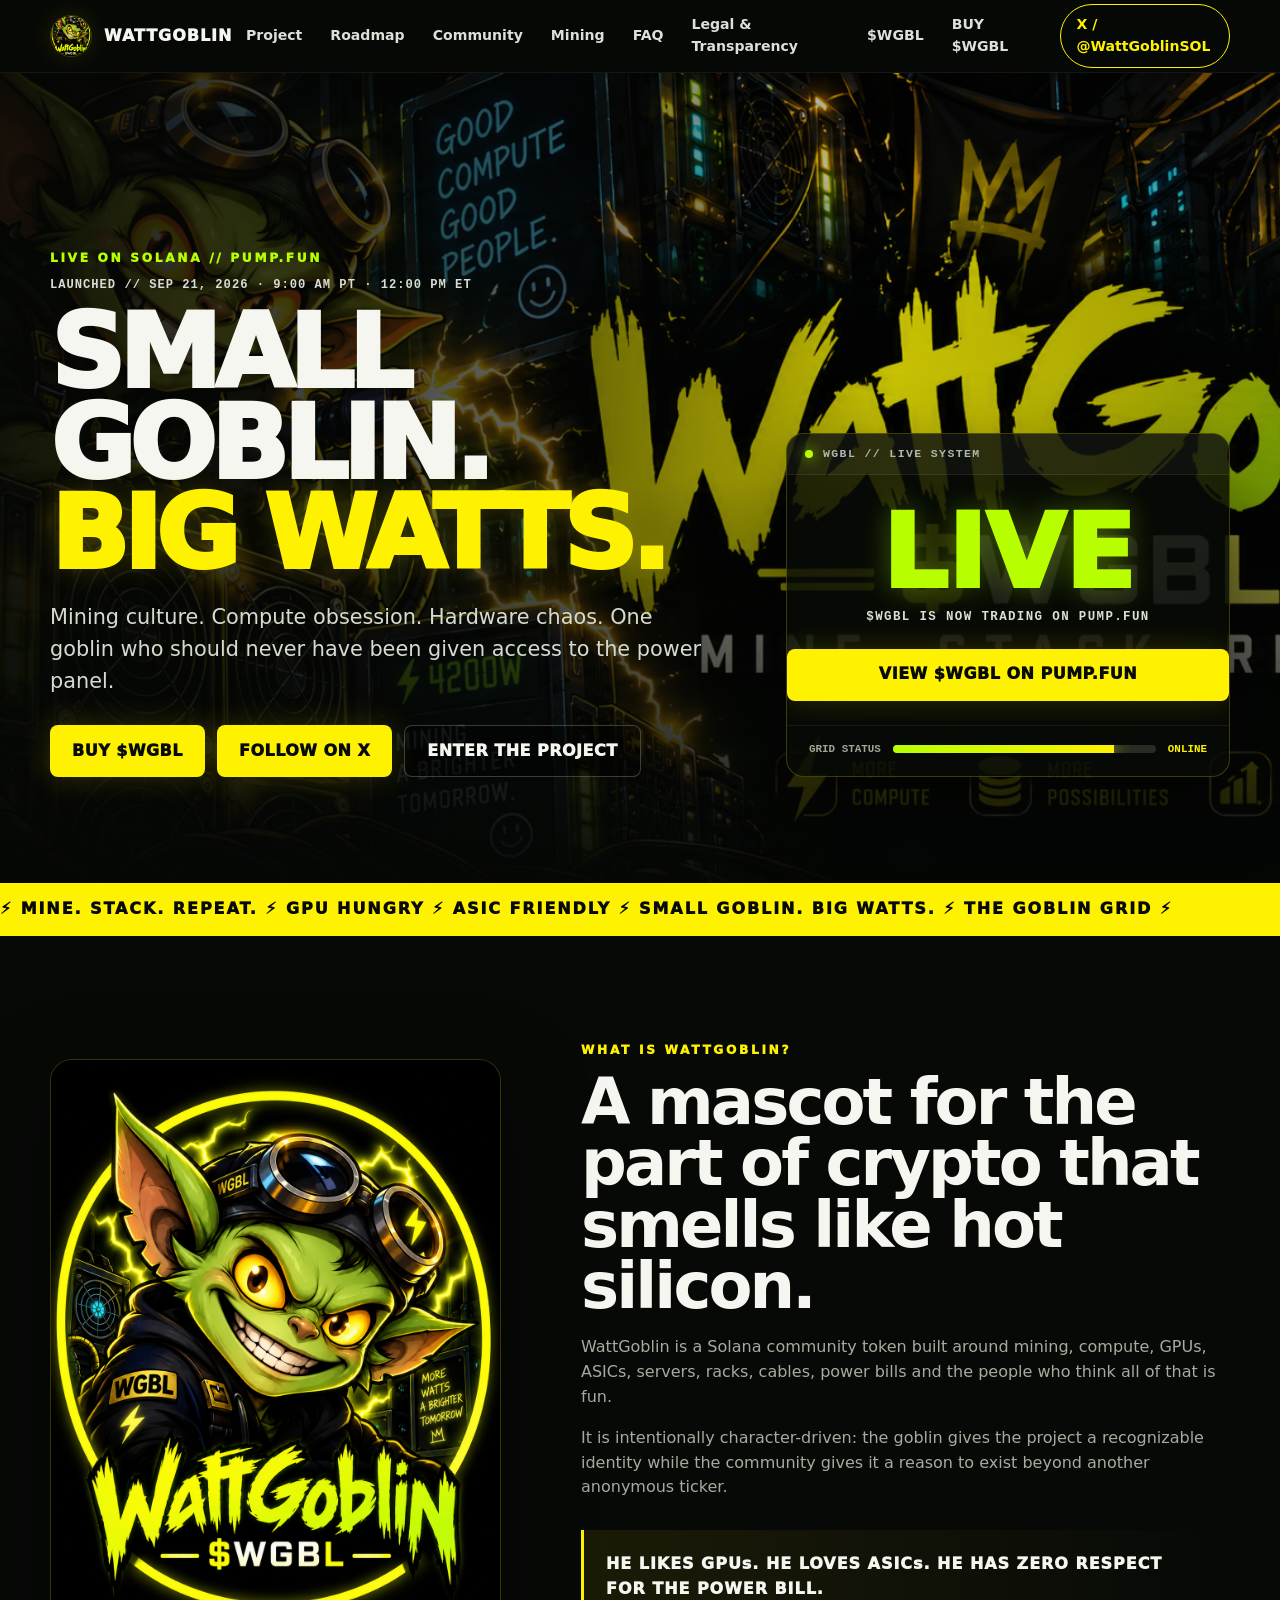
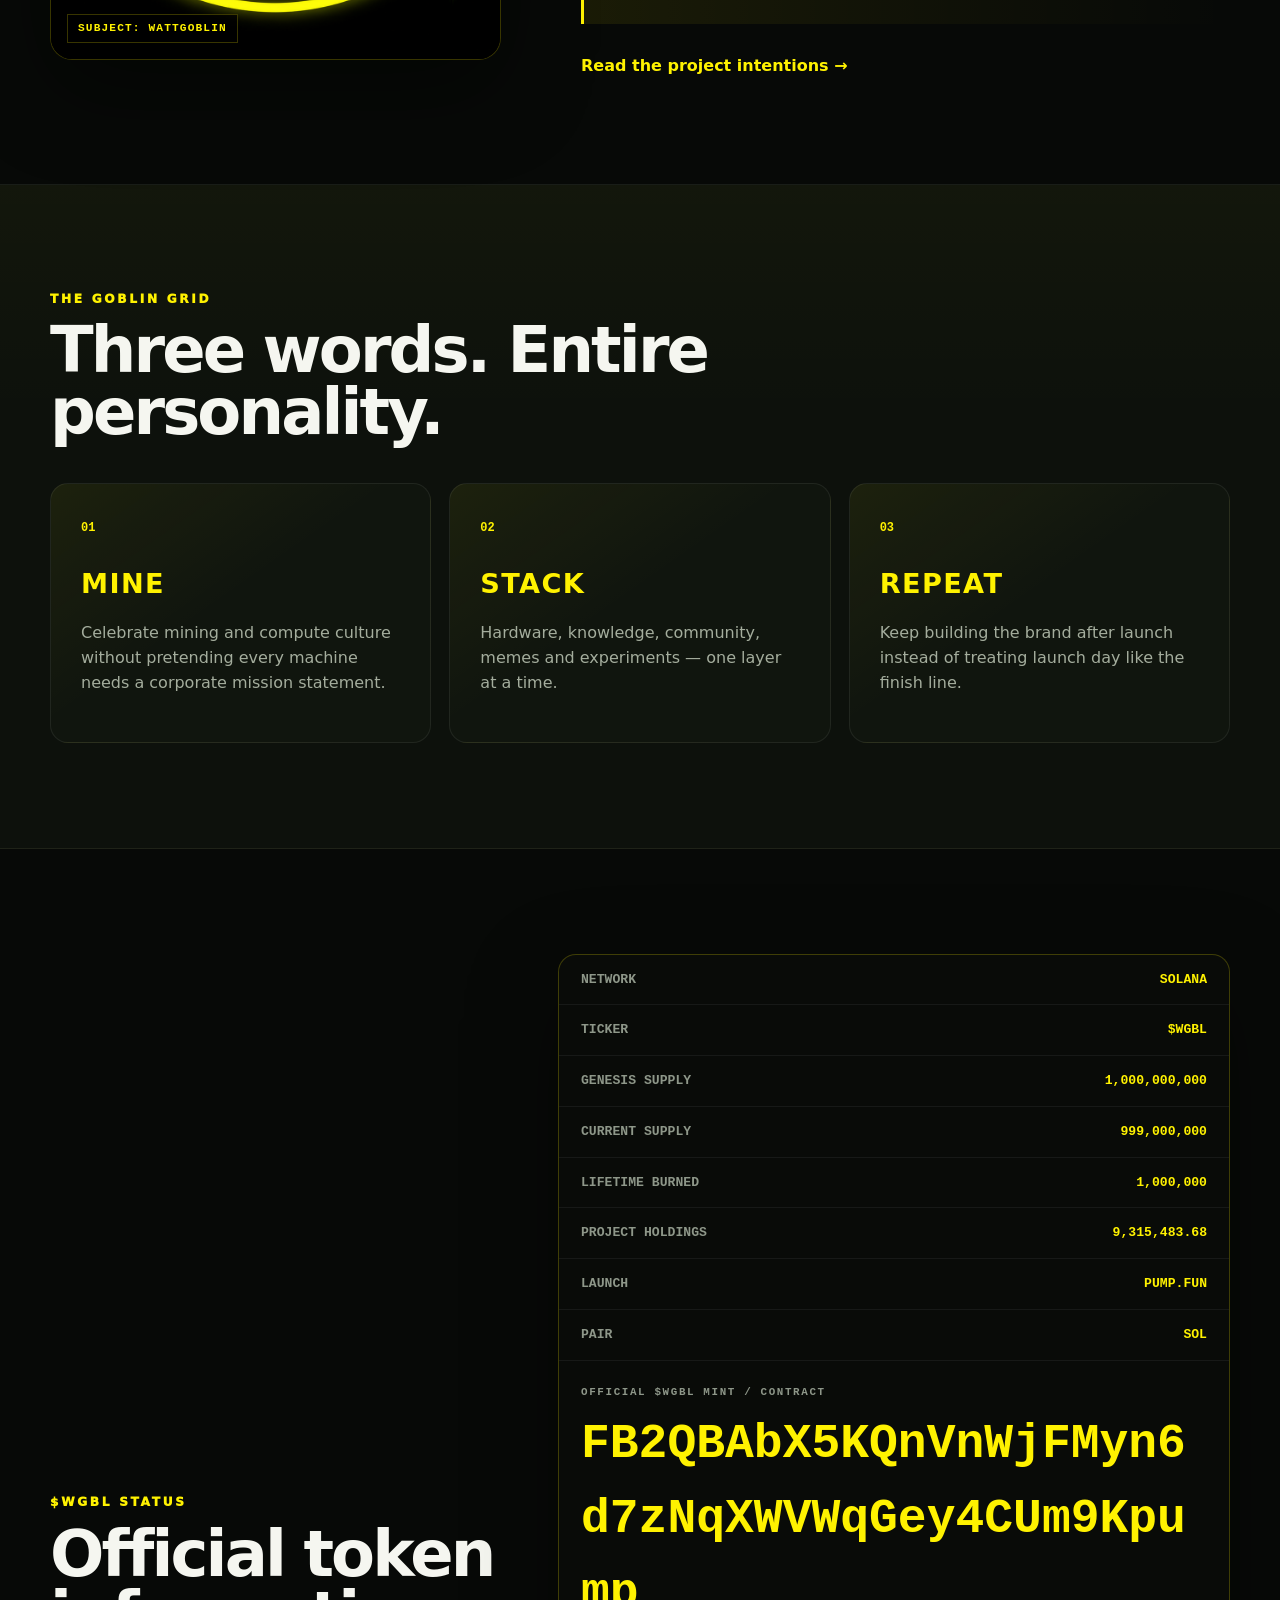
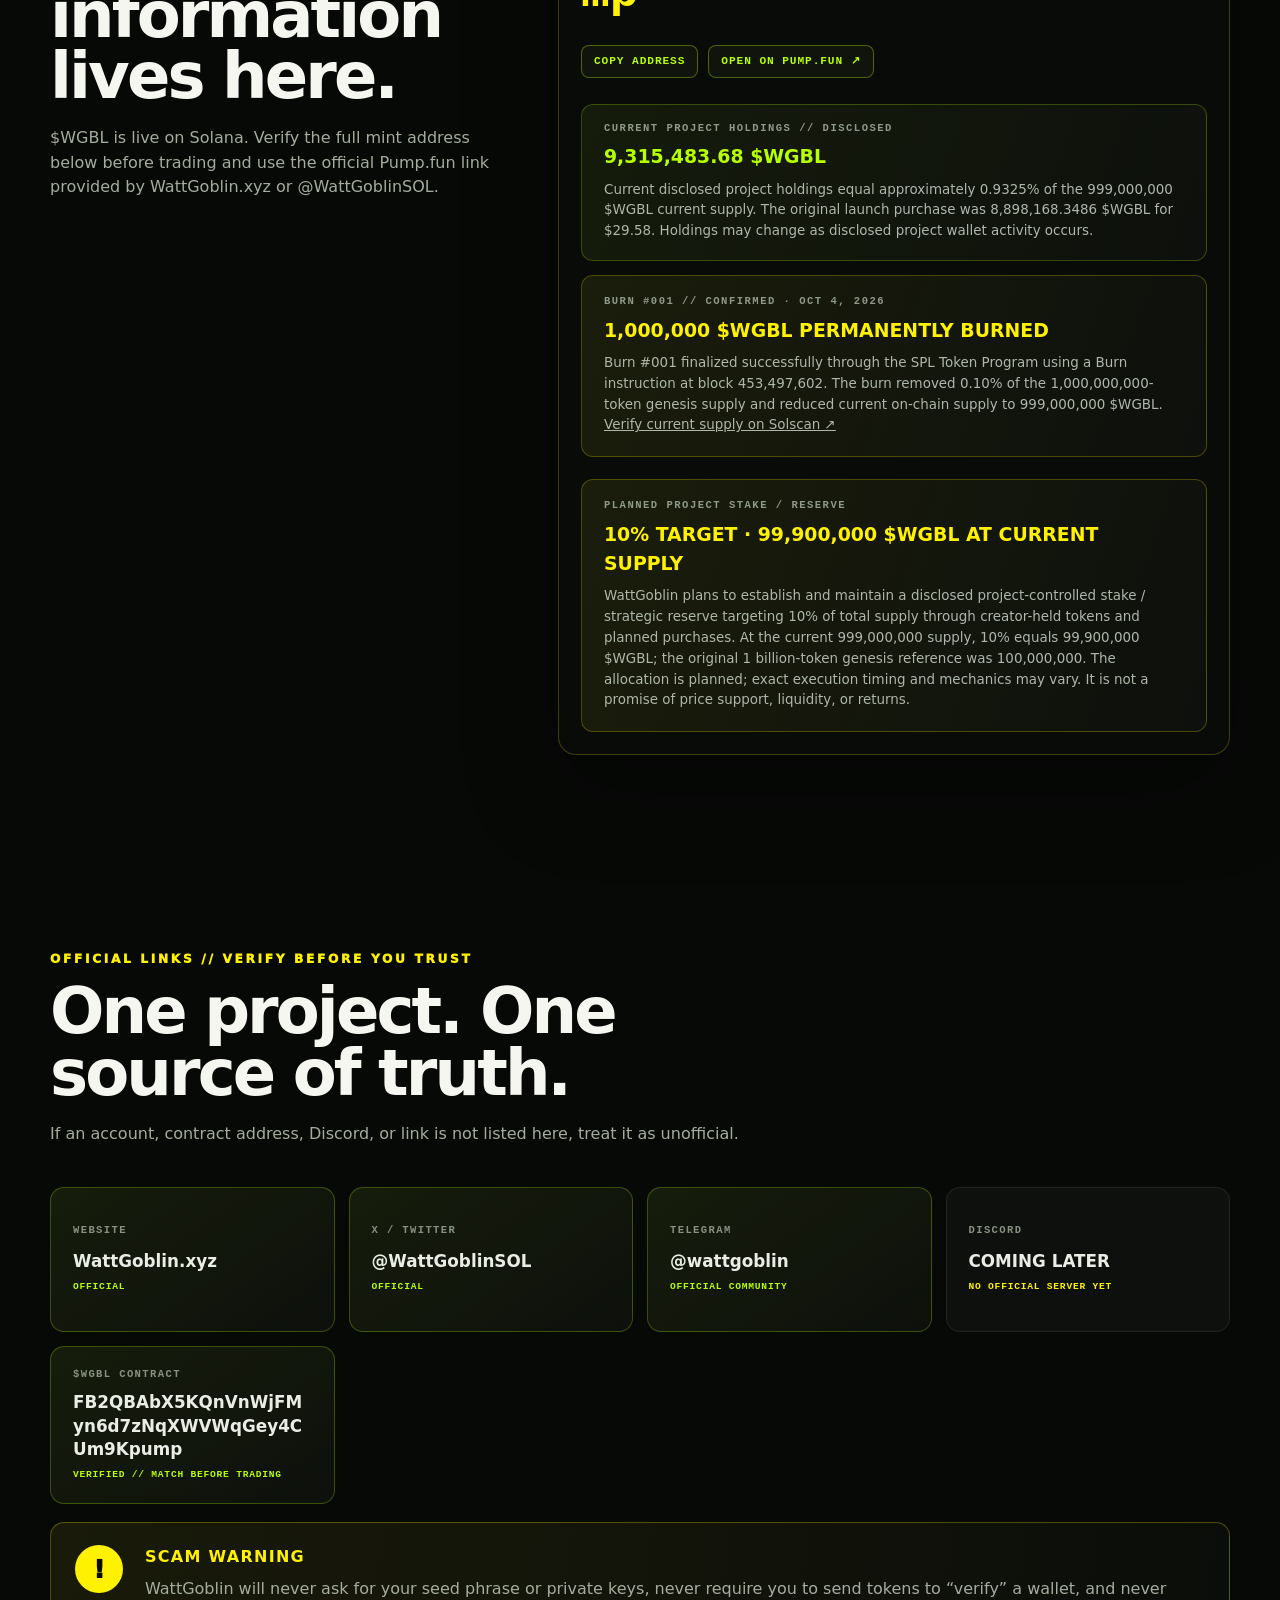
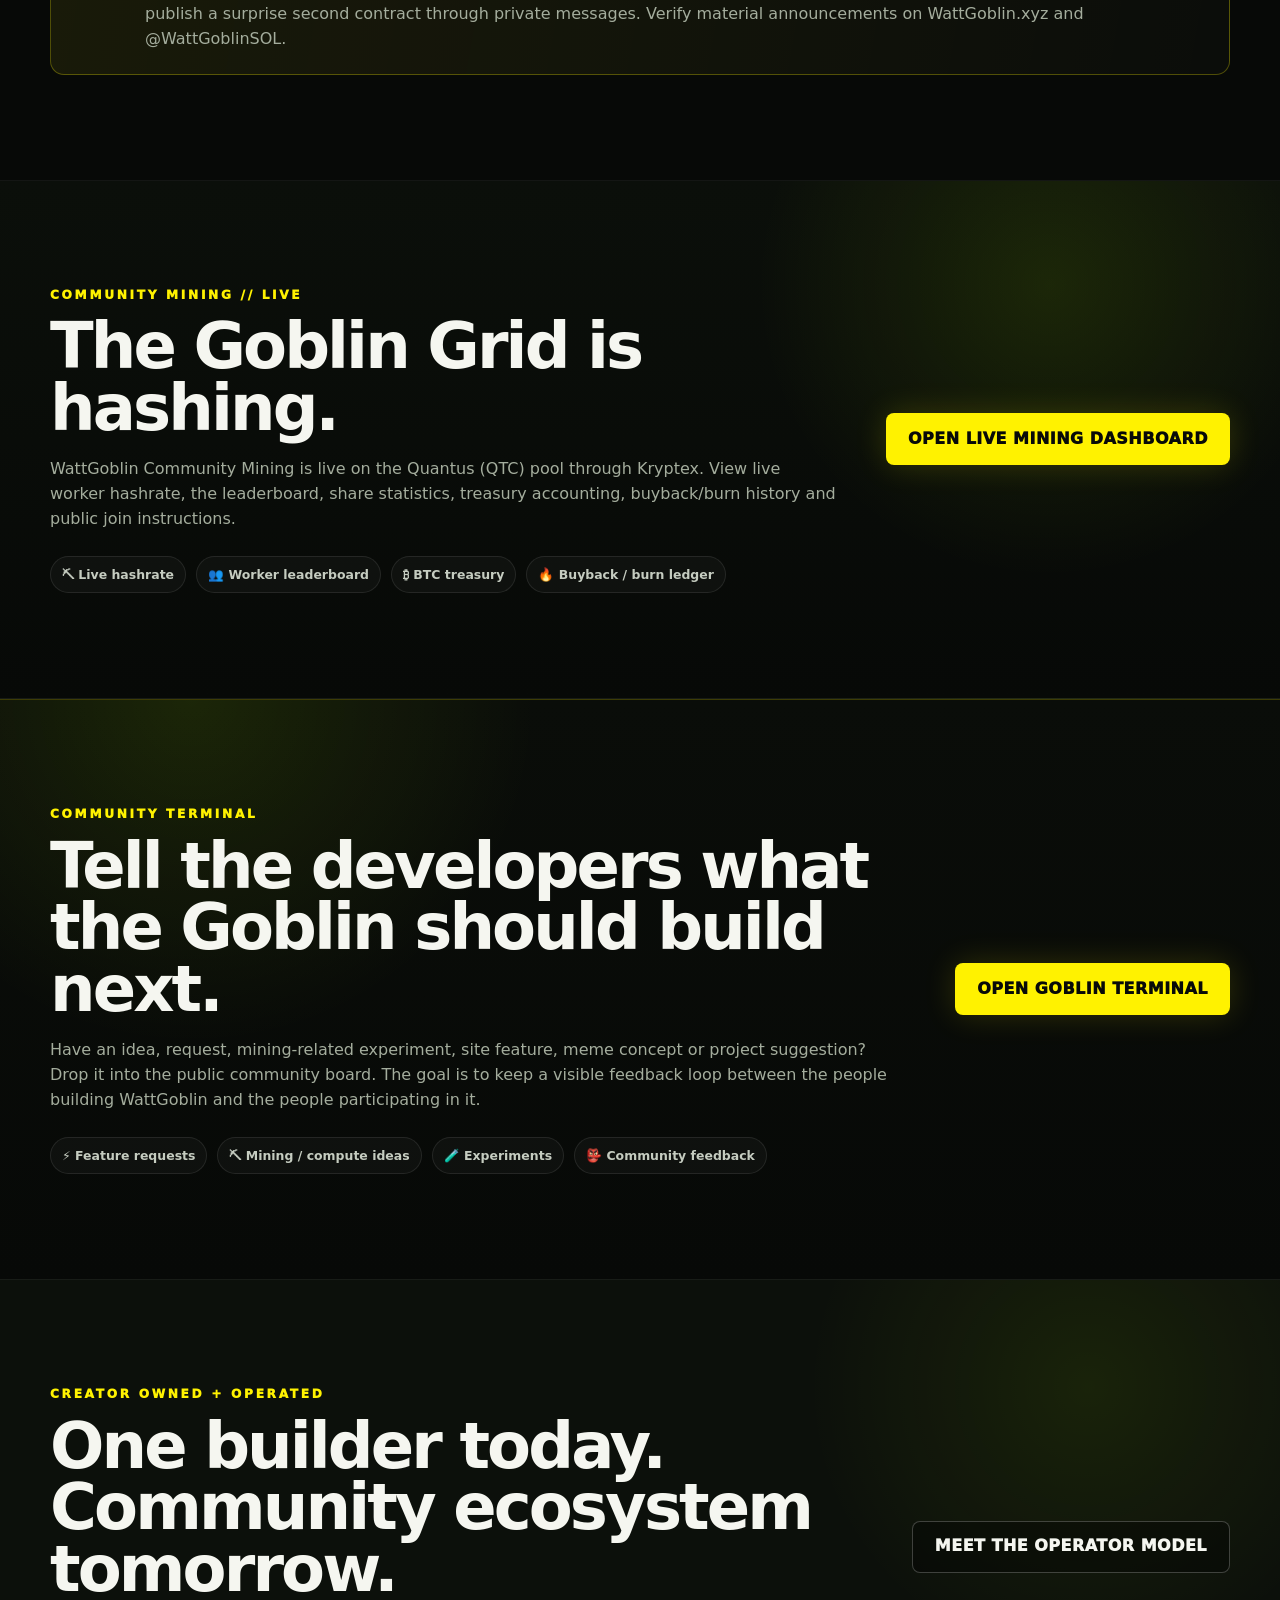
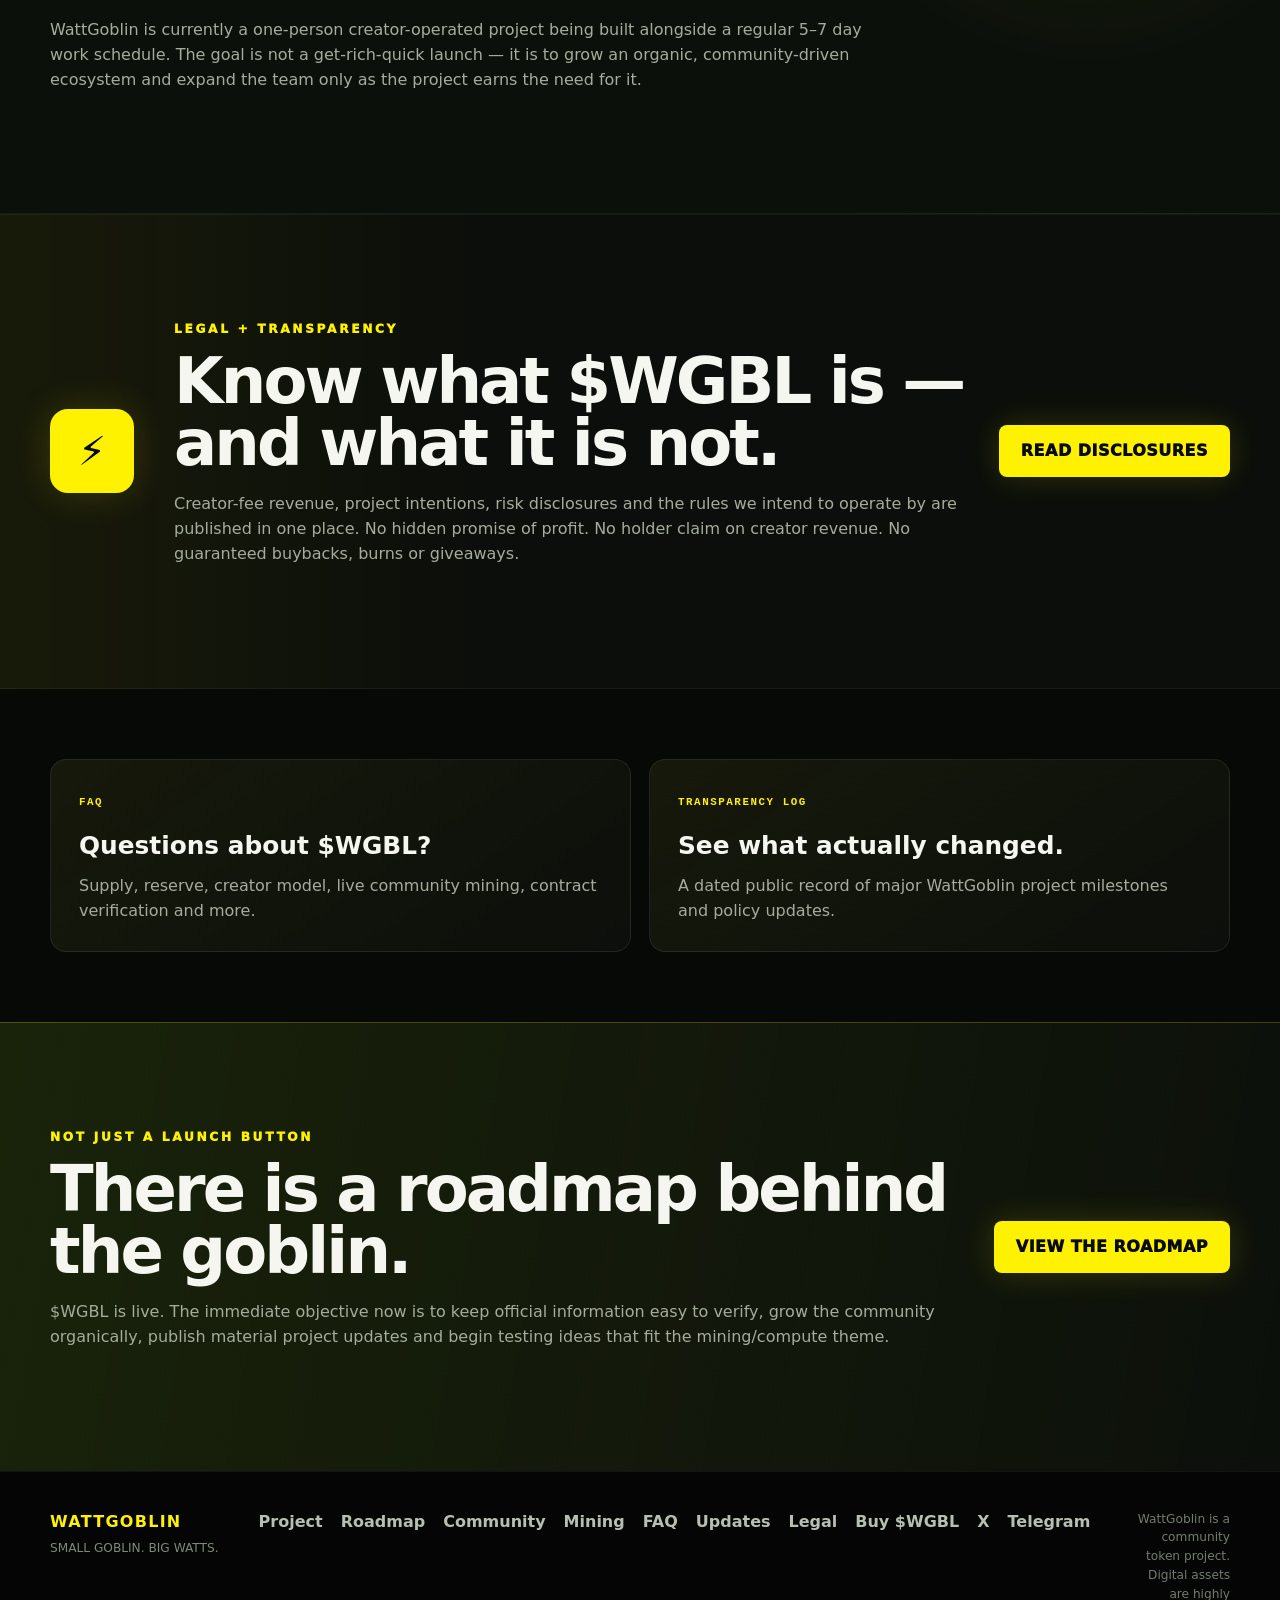
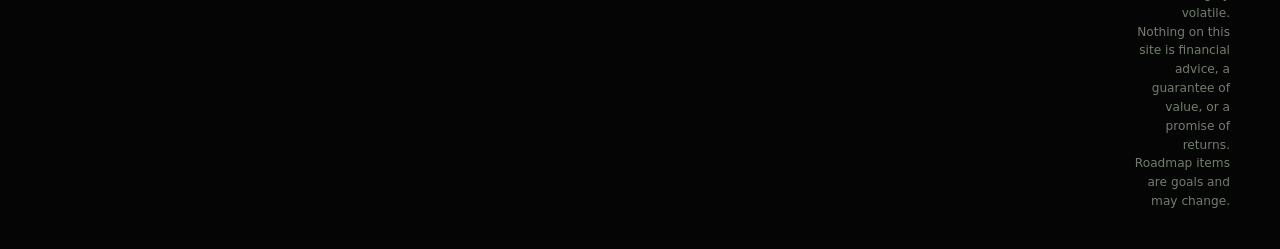
==== commit 9eea5393: "and a new BUY $WGBL button" ====
--- a/index.html
+++ b/index.html
@@ -28,6 +28,7 @@
       <a href="faq.html">FAQ</a>
       <a href="legal.html">Legal & Transparency</a>
       <a href="index.html#token">$WGBL</a>
+      <a href="buy.html">BUY $WGBL</a>
       <a class="x-link" href="https://x.com/WattGoblinSOL" target="_blank" rel="noopener">X / @WattGoblinSOL</a>
     </nav>
   </div>
@@ -45,6 +46,7 @@
         <h1>SMALL GOBLIN.<br><span>BIG WATTS.</span></h1>
         <p class="lede">Mining culture. Compute obsession. Hardware chaos. One goblin who should never have been given access to the power panel.</p>
         <div class="hero-buttons">
+          <a class="btn btn-primary" href="buy.html">BUY $WGBL</a>
           <a class="btn btn-primary" href="https://x.com/WattGoblinSOL" target="_blank" rel="noopener">FOLLOW ON X</a>
           <a class="btn btn-ghost" href="project.html">ENTER THE PROJECT</a>
         </div>
@@ -297,6 +299,7 @@
       <a href="faq.html">FAQ</a>
       <a href="updates.html">Updates</a>
       <a href="legal.html">Legal</a>
+      <a href="buy.html">Buy $WGBL</a>
       <a href="https://x.com/WattGoblinSOL" target="_blank" rel="noopener">X</a>
       <a href="https://t.me/wattgoblins" target="_blank" rel="noopener">Telegram</a>
     </div>
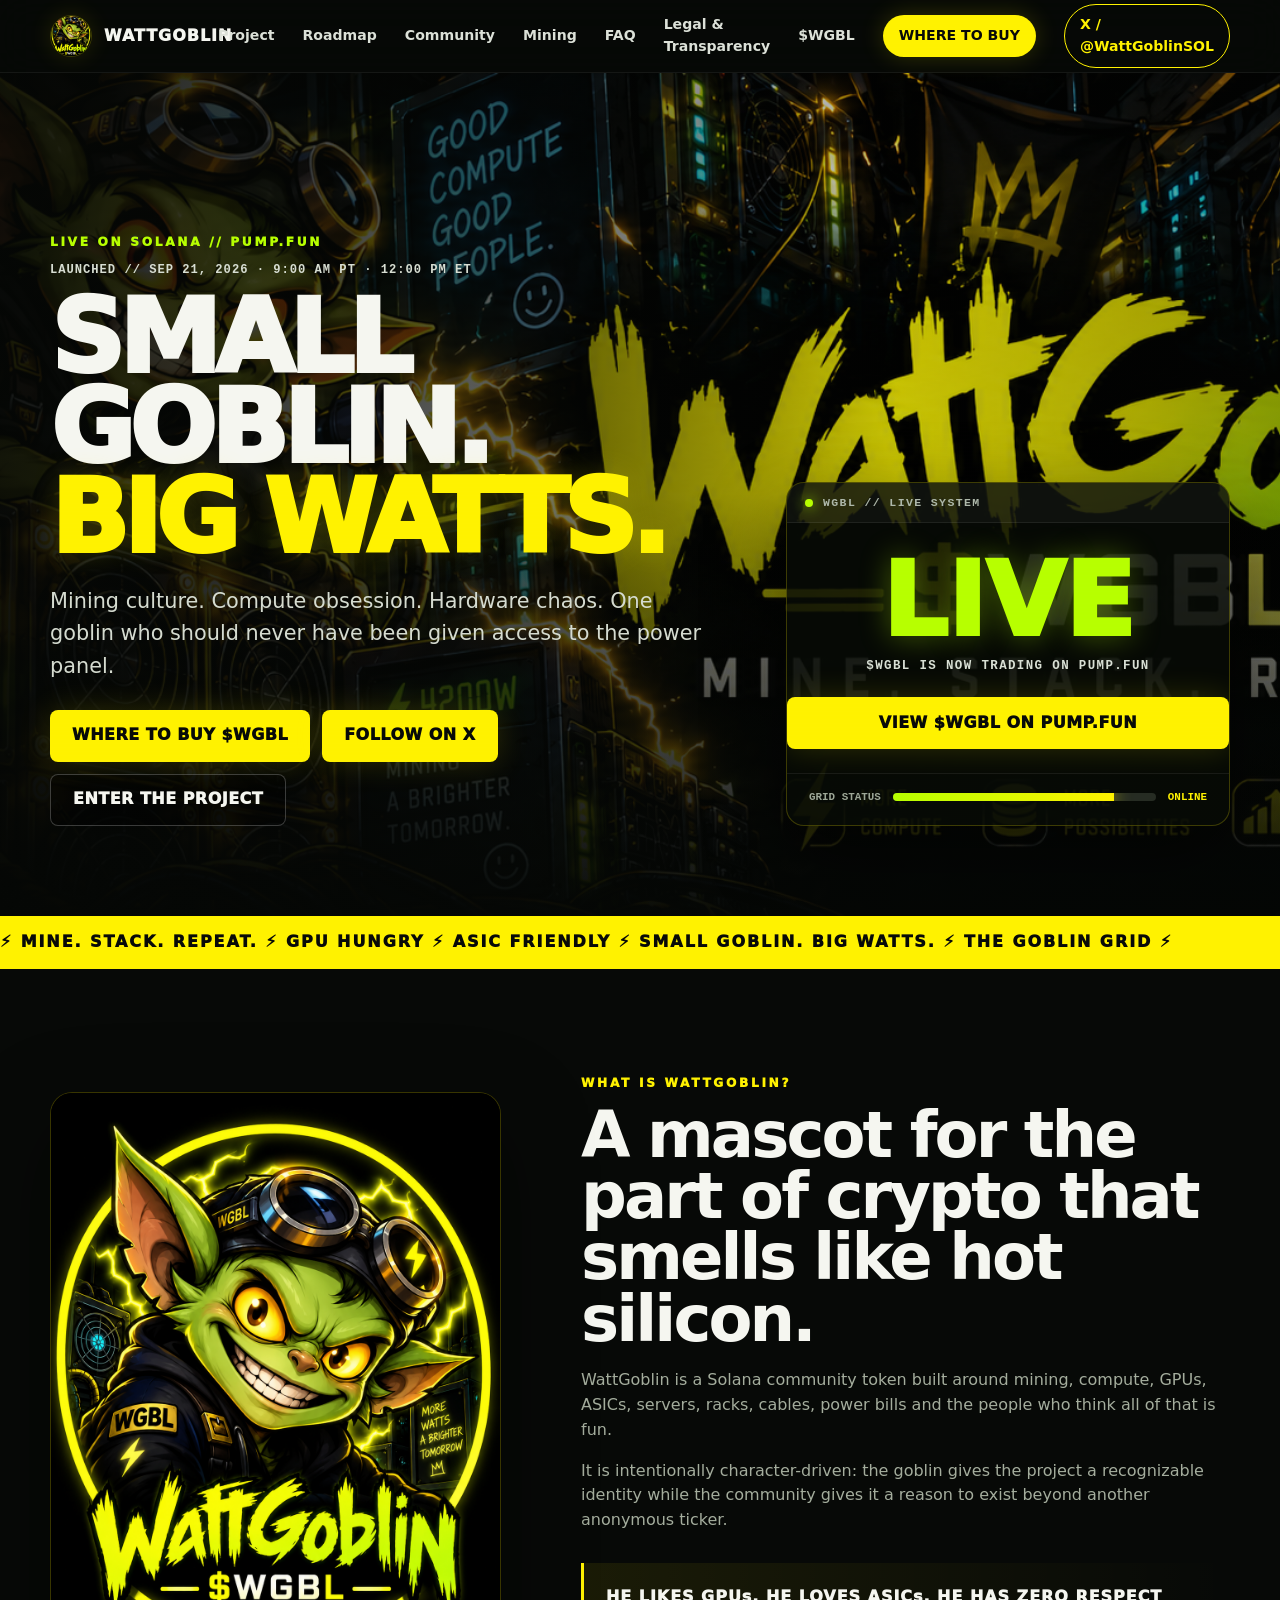
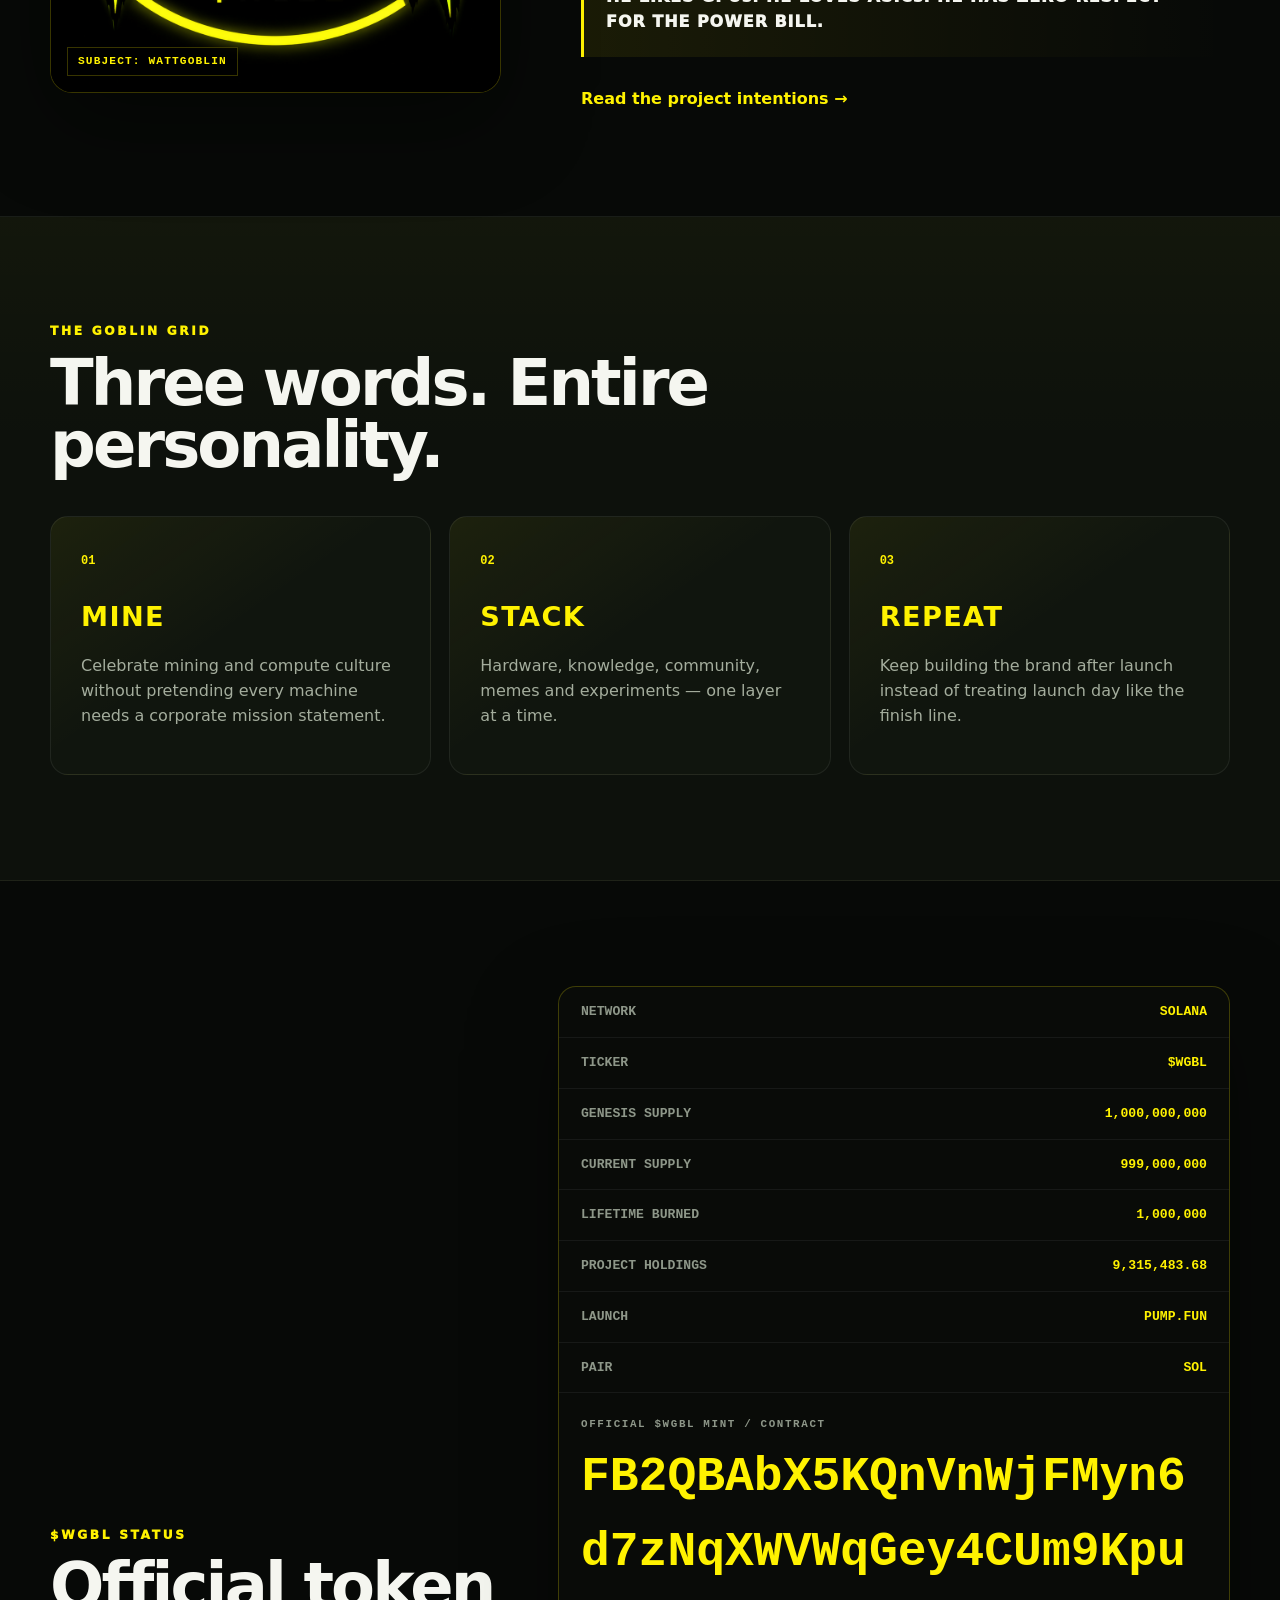
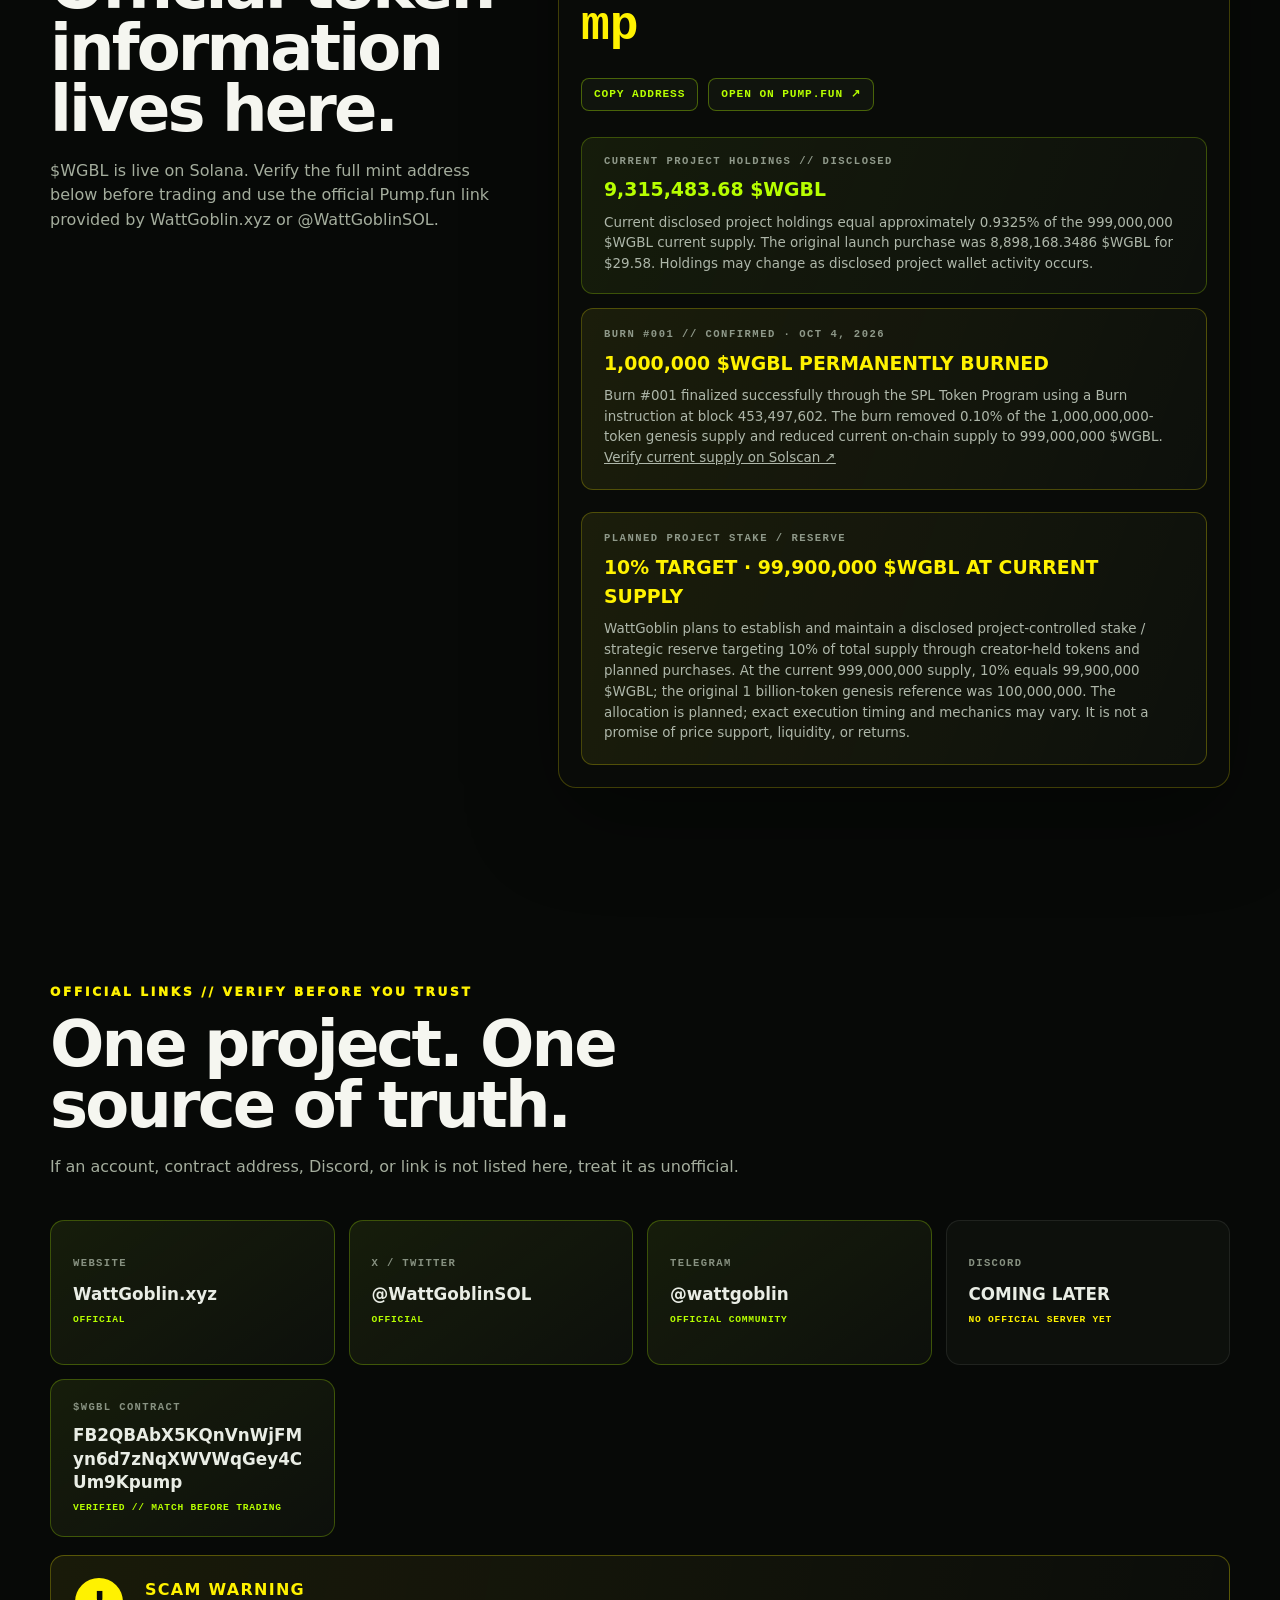
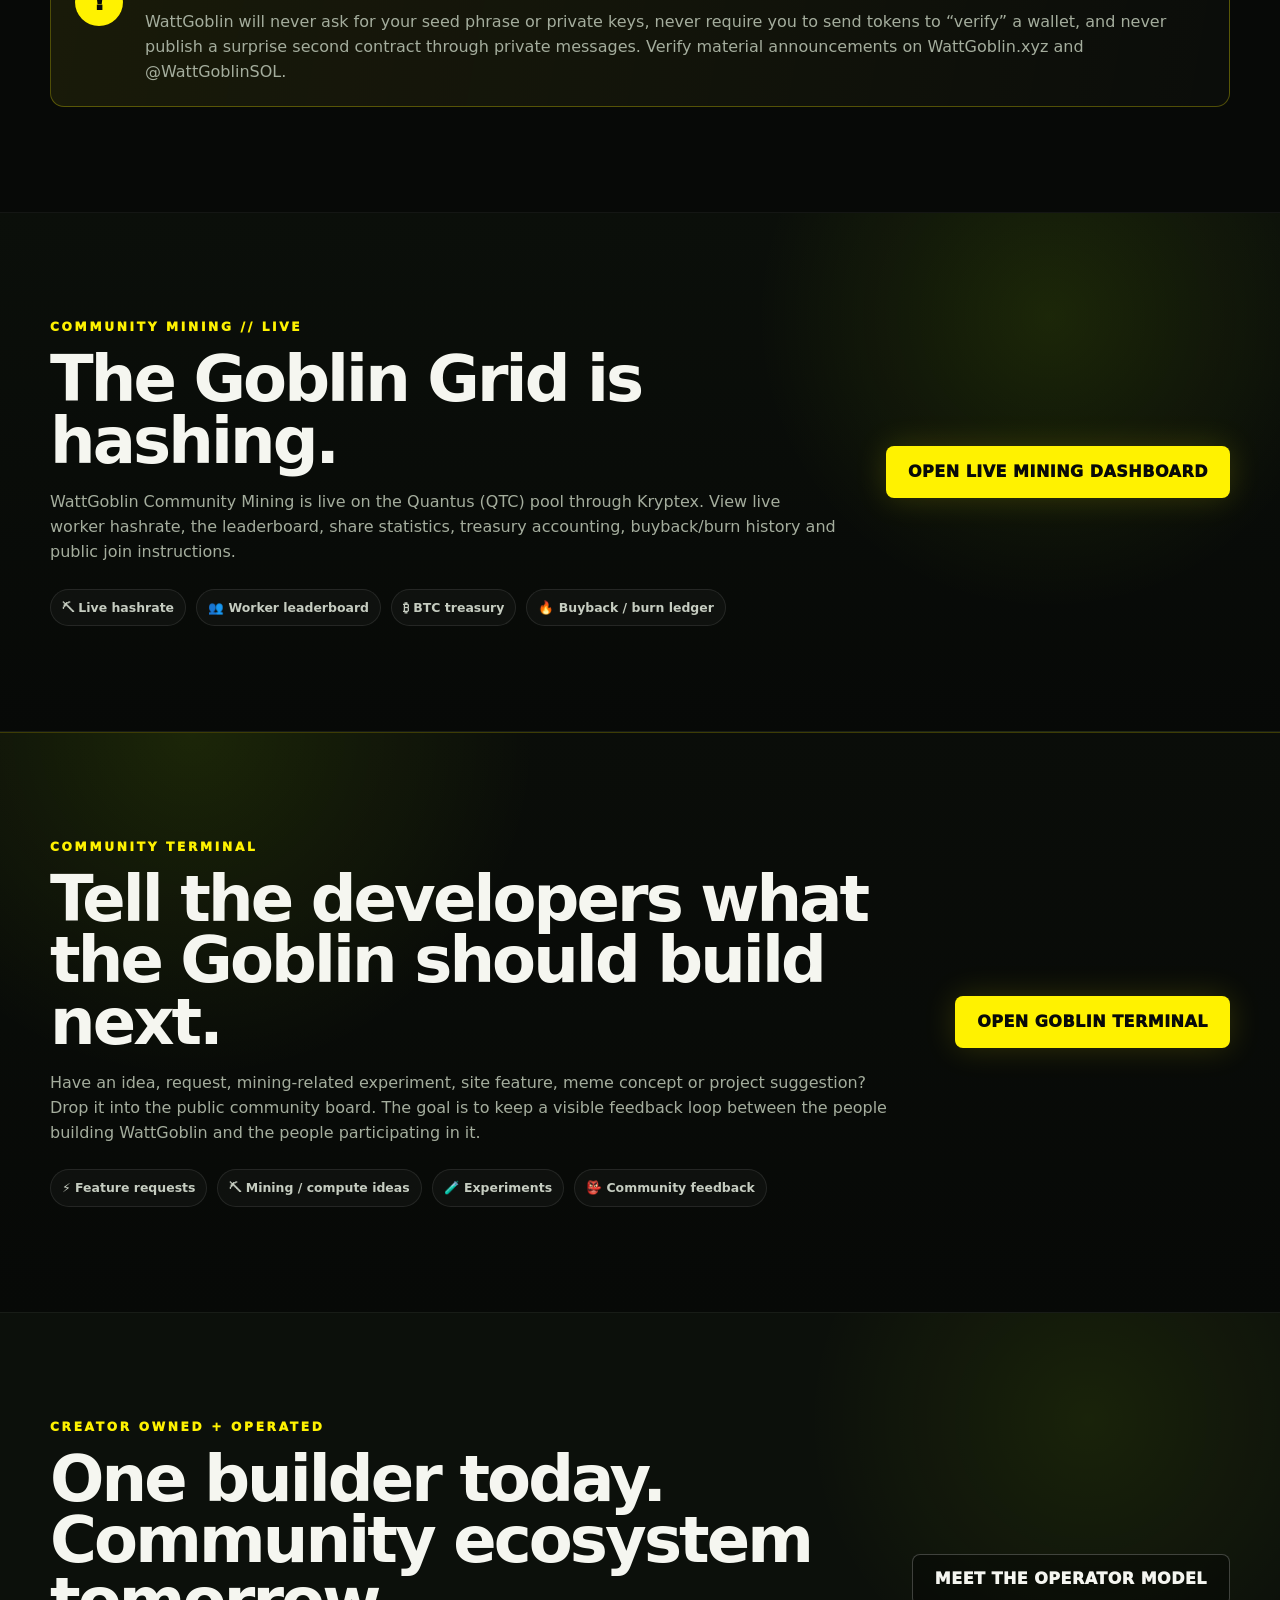
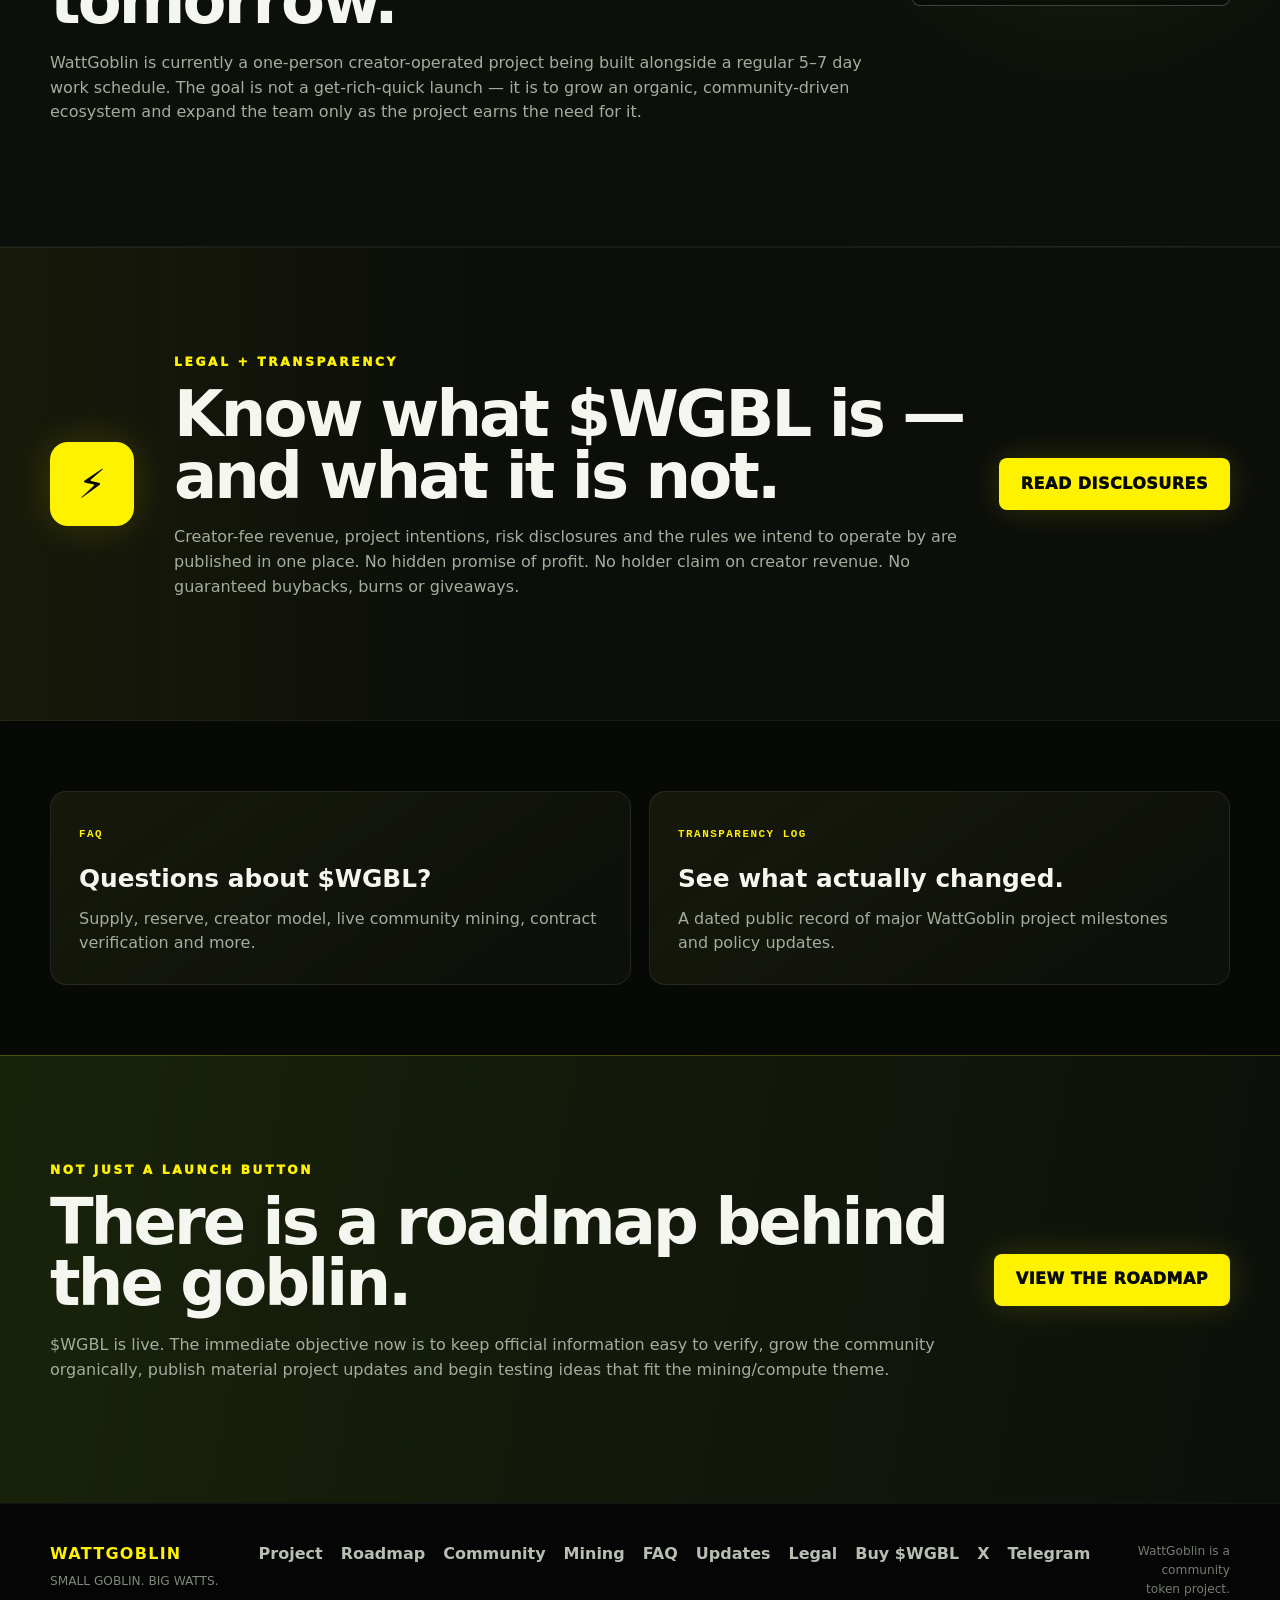
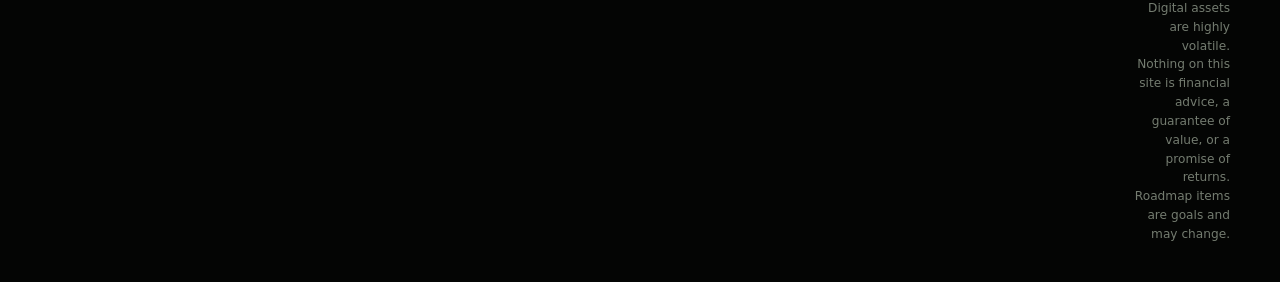
==== commit 06a9100e: "fixed buy button" ====
--- a/index.html
+++ b/index.html
@@ -28,7 +28,7 @@
       <a href="faq.html">FAQ</a>
       <a href="legal.html">Legal & Transparency</a>
       <a href="index.html#token">$WGBL</a>
-      <a href="buy.html">BUY $WGBL</a>
+      <a class="buy-link" href="buy.html">WHERE TO BUY</a>
       <a class="x-link" href="https://x.com/WattGoblinSOL" target="_blank" rel="noopener">X / @WattGoblinSOL</a>
     </nav>
   </div>
@@ -46,7 +46,7 @@
         <h1>SMALL GOBLIN.<br><span>BIG WATTS.</span></h1>
         <p class="lede">Mining culture. Compute obsession. Hardware chaos. One goblin who should never have been given access to the power panel.</p>
         <div class="hero-buttons">
-          <a class="btn btn-primary" href="buy.html">BUY $WGBL</a>
+          <a class="btn btn-primary" href="buy.html">WHERE TO BUY $WGBL</a>
           <a class="btn btn-primary" href="https://x.com/WattGoblinSOL" target="_blank" rel="noopener">FOLLOW ON X</a>
           <a class="btn btn-ghost" href="project.html">ENTER THE PROJECT</a>
         </div>
--- a/styles.css
+++ b/styles.css
@@ -19,6 +19,8 @@
 .nav-links a{text-decoration:none;color:#dce1d8}
 .nav-links a:hover{color:var(--yellow)}
 .x-link{padding:9px 15px;border:1px solid var(--yellow);border-radius:999px;color:var(--yellow)!important}
+.buy-link{padding:10px 16px;border-radius:999px;background:var(--yellow);color:#080a08!important;box-shadow:0 0 24px rgba(255,242,0,.18);white-space:nowrap}
+.buy-link:hover{color:#080a08!important;transform:translateY(-1px);box-shadow:0 0 34px rgba(255,242,0,.30)}
 .hero{position:relative;overflow:hidden}
 .hero-home{min-height:810px;display:flex;align-items:center}
 .hero-bg{position:absolute;inset:0;width:100%;height:100%;object-fit:cover;object-position:center}
@@ -80,11 +82,11 @@
 .roadmap-hero{background:radial-gradient(circle at 20% 0,rgba(183,255,0,.12),transparent 25%),linear-gradient(180deg,#0d100c,#070907)}
 .roadmap{max-width:1000px}.phase{display:grid;grid-template-columns:110px 1fr;position:relative}.phase-rail{position:relative;border-right:1px solid var(--line);padding-top:8px}.phase-rail::after{content:"";position:absolute;right:-5px;top:10px;width:9px;height:9px;border-radius:50%;background:#4b5248;border:1px solid #7e8779}.phase.current .phase-rail::after{background:var(--yellow);box-shadow:0 0 18px var(--yellow)}.phase-rail span{font:900 1.2rem/1 ui-monospace,monospace;color:#70796d}.phase-body{padding:0 0 90px 44px}.phase-status{display:inline-block;padding:6px 9px;border:1px solid rgba(255,255,255,.11);border-radius:999px;font:850 .64rem/1 monospace;letter-spacing:.13em;color:#929c8d}.phase.current .phase-status{color:#080a08;background:var(--yellow);border-color:var(--yellow)}.phase-body h2{font-size:clamp(2rem,4vw,3.6rem);margin-bottom:12px}.phase-body ul{margin:24px 0 0;padding:0;list-style:none;display:grid;gap:10px}.phase-body li{position:relative;padding-left:22px;color:#c1c8bd}.phase-body li::before{content:"⚡";position:absolute;left:0;color:var(--yellow);font-size:.8rem}.roadmap-note{margin-left:110px;padding:24px 28px;border:1px solid var(--line);background:rgba(255,242,0,.04);border-radius:14px}.roadmap-note strong{color:var(--yellow);letter-spacing:.08em}
 @media(max-width:900px){
- .nav-links a:not(.x-link){display:none}.hero-grid{grid-template-columns:1fr;padding-top:360px;gap:35px}.hero-home{min-height:980px}.hero-bg{object-position:40% center}.hero-overlay{background:linear-gradient(0deg,rgba(5,7,5,.98) 8%,rgba(5,7,5,.75) 55%,rgba(5,7,5,.24))}
+ .nav-links a:not(.buy-link){display:none}.hero-grid{grid-template-columns:1fr;padding-top:360px;gap:35px}.hero-home{min-height:980px}.hero-bg{object-position:40% center}.hero-overlay{background:linear-gradient(0deg,rgba(5,7,5,.98) 8%,rgba(5,7,5,.75) 55%,rgba(5,7,5,.24))}
  .intro-grid,.token-grid,.page-hero-grid{grid-template-columns:1fr}.page-hero-grid img{max-width:320px}.three-cards,.goals-grid{grid-template-columns:1fr 1fr}.preview-grid{grid-template-columns:1fr}.footer-grid{grid-template-columns:1fr}.legal{margin:0;text-align:left}.manifesto{grid-template-columns:1fr}.manifesto-number{font-size:6rem}.principle-list>div{grid-template-columns:50px 1fr}.principle-list p{grid-column:2}.phase{grid-template-columns:70px 1fr}.roadmap-note{margin-left:70px}
 }
 @media(max-width:560px){
- .shell{width:min(var(--max),calc(100% - 28px))}.nav{min-height:64px}.brand span{font-size:.84rem}.brand img{width:36px;height:36px}.x-link{font-size:.72rem;padding:8px 10px!important}
+ .shell{width:min(var(--max),calc(100% - 28px))}.nav{min-height:64px}.brand span{font-size:.84rem}.brand img{width:36px;height:36px}.x-link{font-size:.72rem;padding:8px 10px!important}.buy-link{font-size:.70rem;padding:9px 11px!important}
  .hero-home{min-height:900px}.hero-grid{padding:310px 0 58px}.hero h1,.page-hero h1{font-size:clamp(3.2rem,15vw,5rem)}.countdown{grid-template-columns:repeat(2,1fr)}.section{padding:76px 0}.three-cards,.goals-grid{grid-template-columns:1fr}.footer-links{flex-wrap:wrap}.page-hero{padding:110px 0 70px}.principle-list>div{grid-template-columns:40px 1fr;gap:14px}.phase{grid-template-columns:48px 1fr}.phase-body{padding-left:24px}.roadmap-note{margin-left:48px}
 }
 
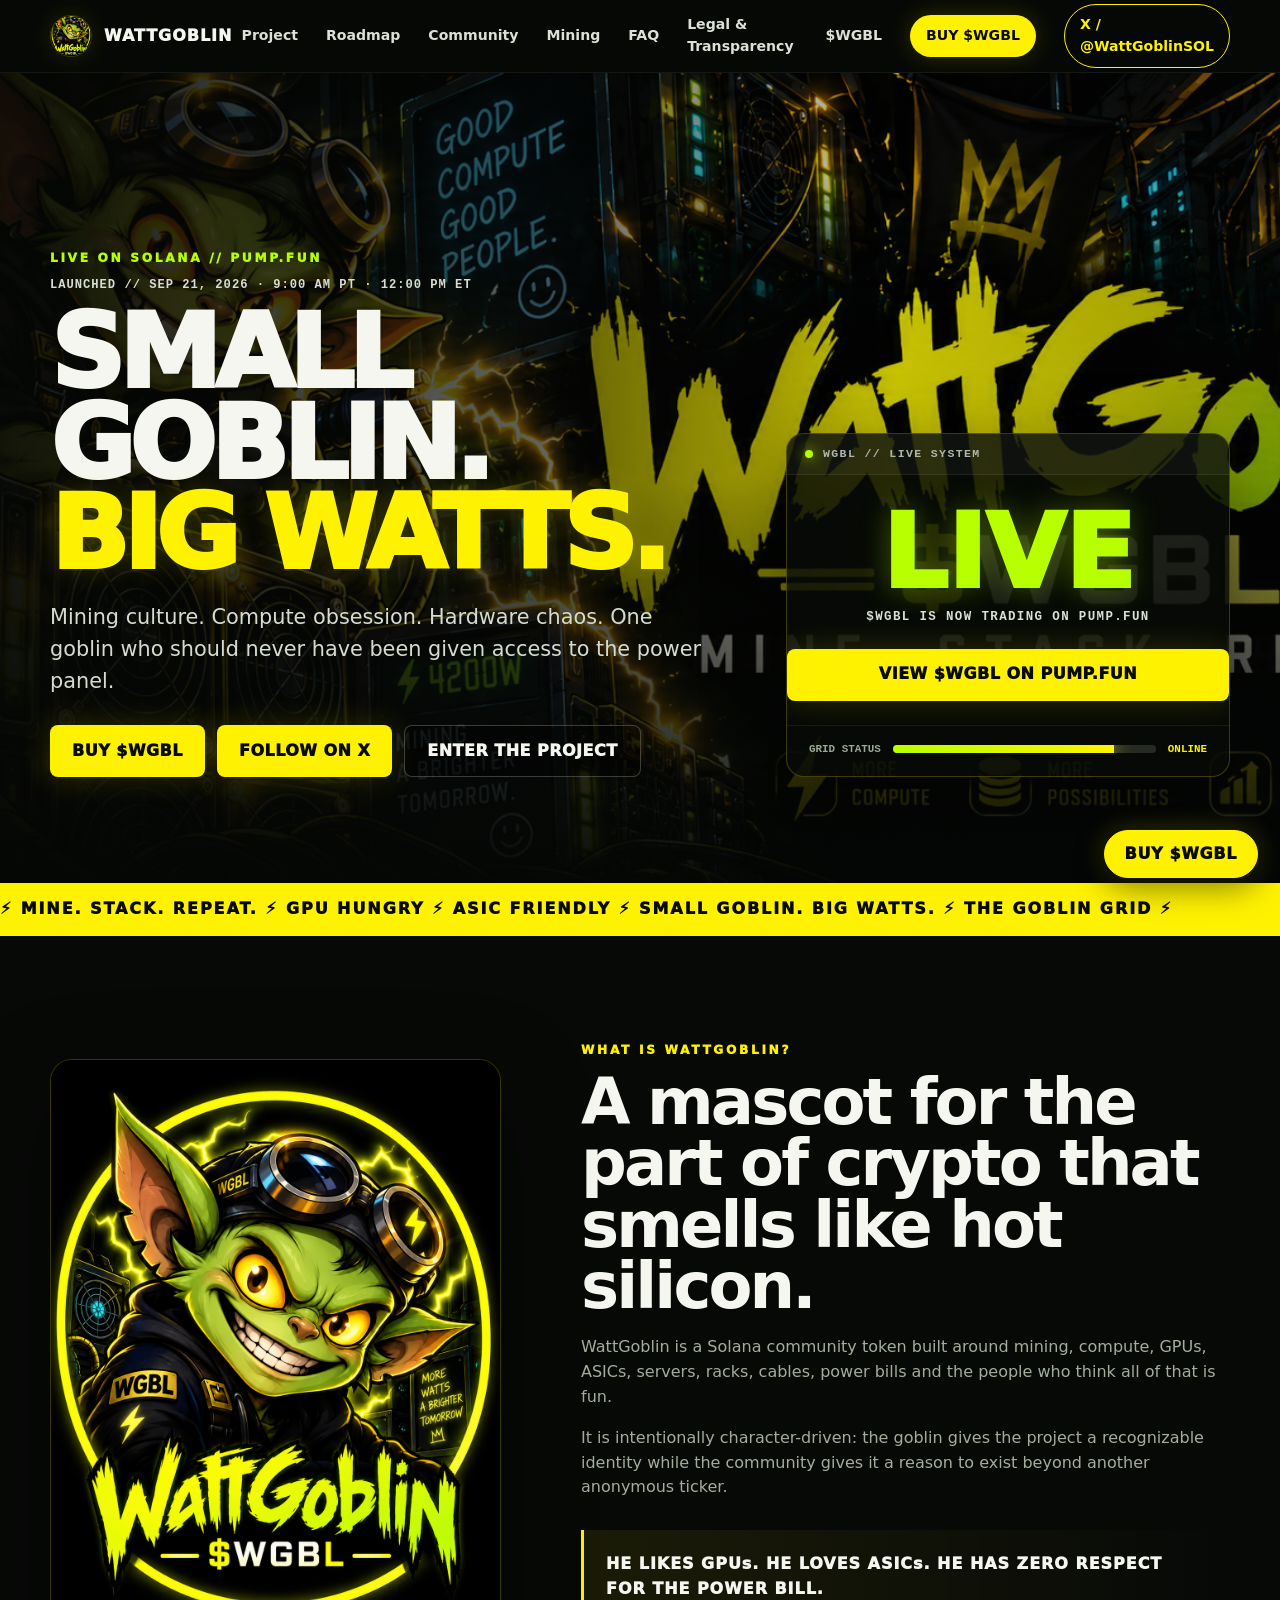
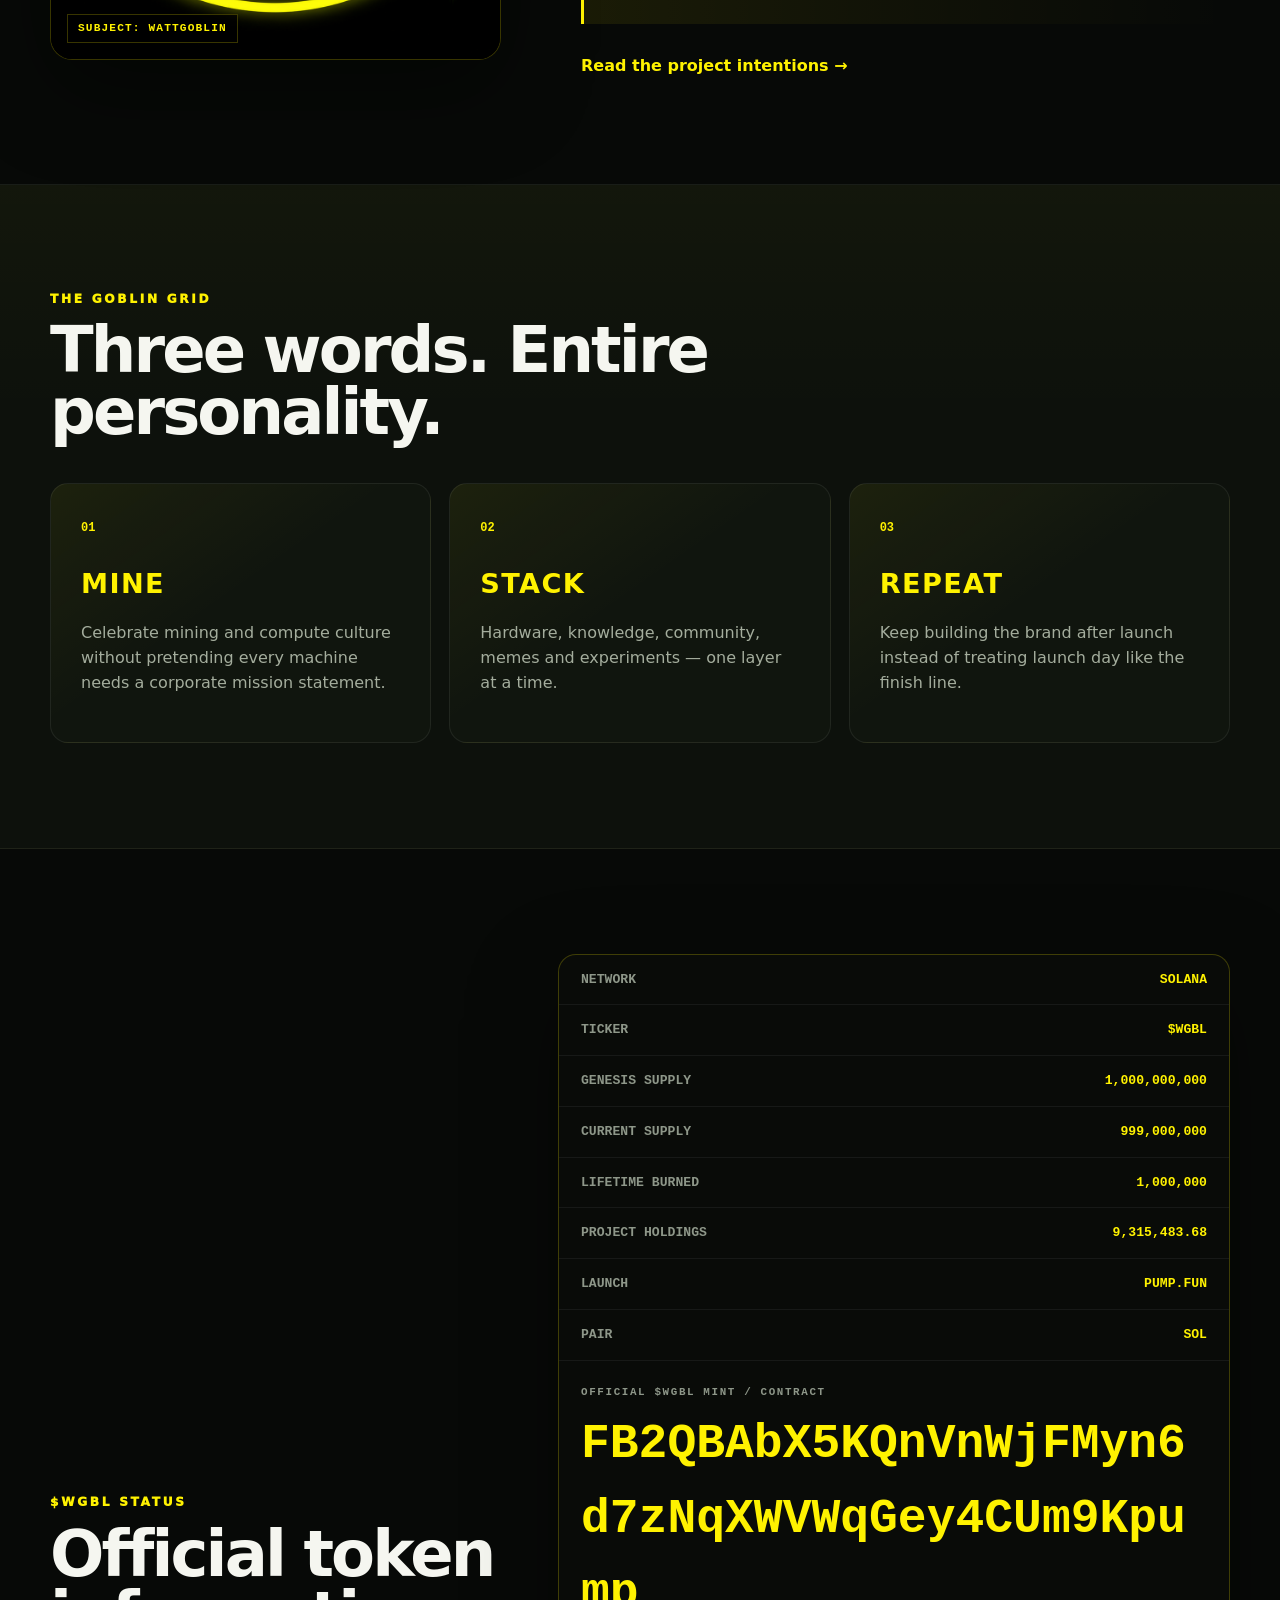
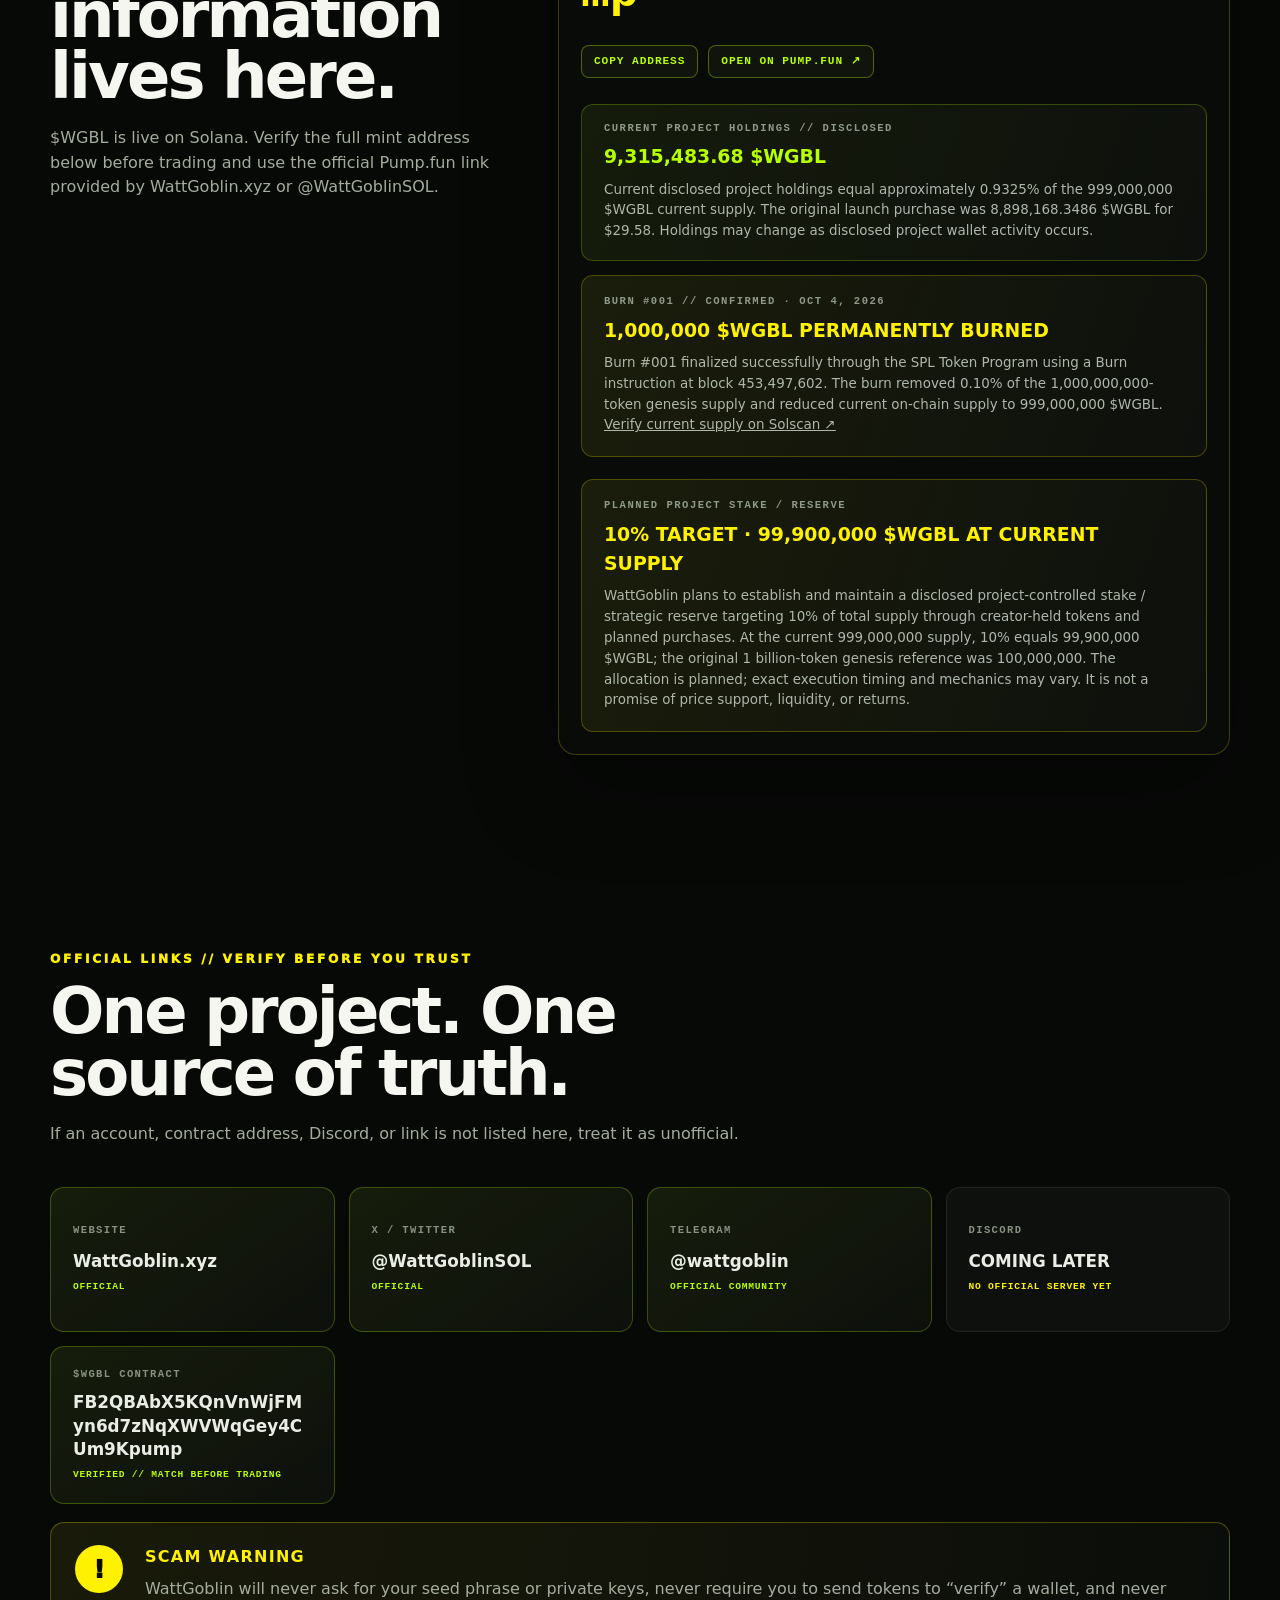
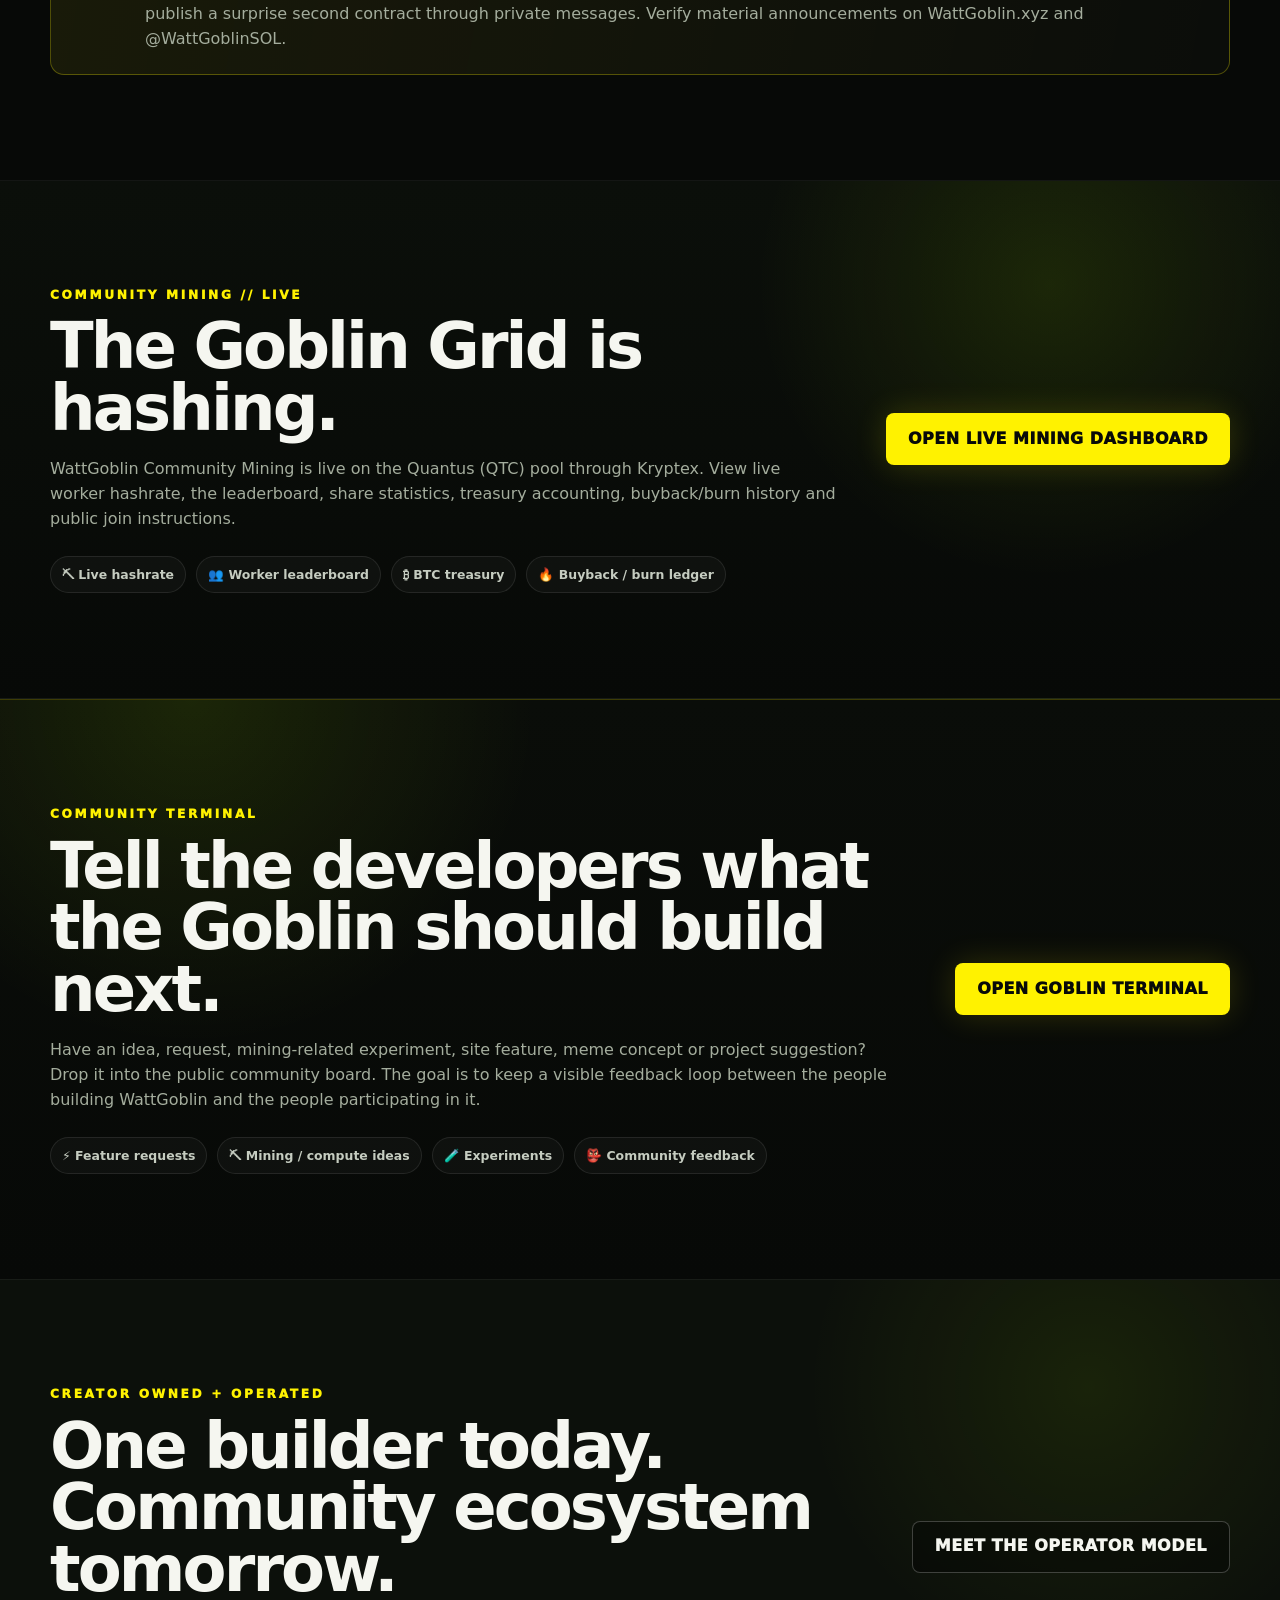
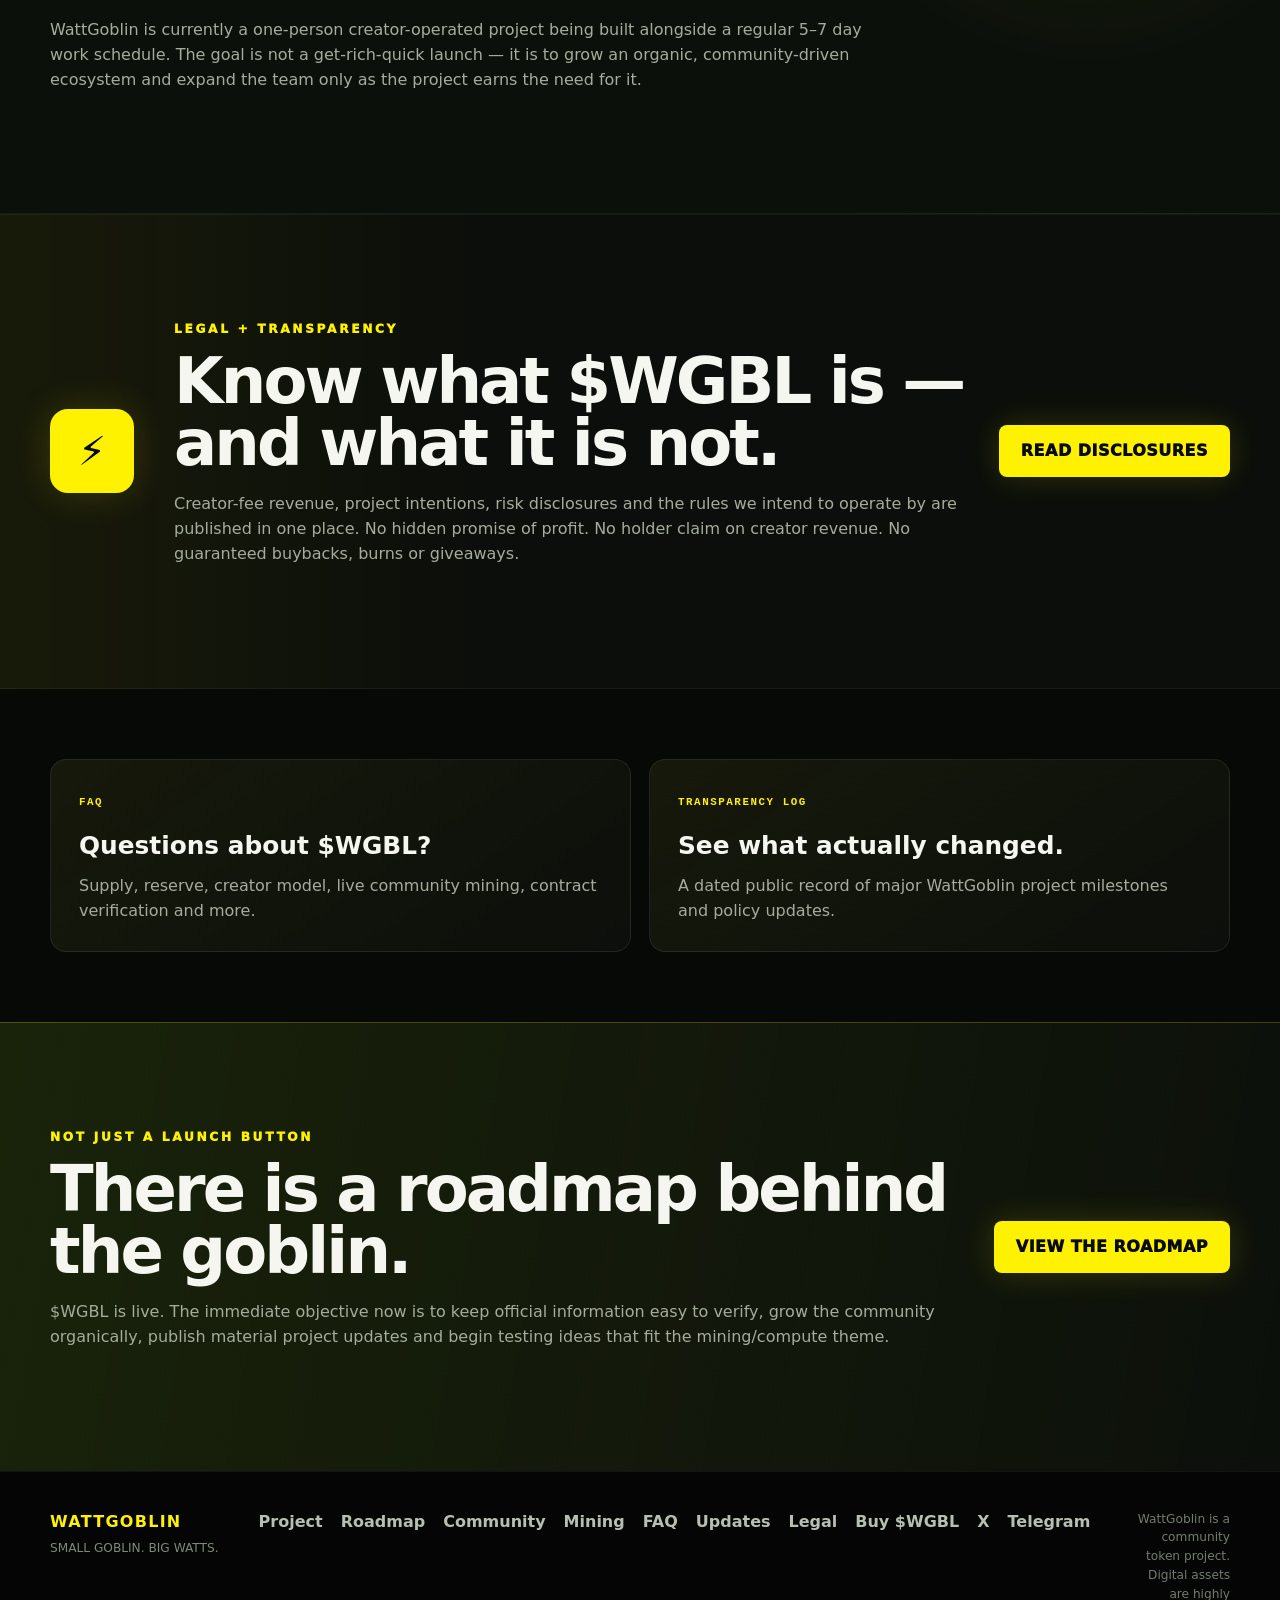
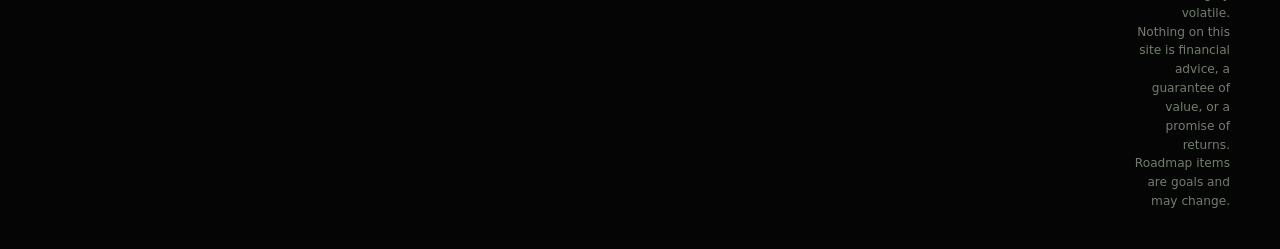
==== commit bddecd37: "patch" ====
--- a/index.html
+++ b/index.html
@@ -28,7 +28,7 @@
       <a href="faq.html">FAQ</a>
       <a href="legal.html">Legal & Transparency</a>
       <a href="index.html#token">$WGBL</a>
-      <a class="buy-link" href="buy.html">WHERE TO BUY</a>
+      <a class="buy-link" href="buy.html">BUY $WGBL</a>
       <a class="x-link" href="https://x.com/WattGoblinSOL" target="_blank" rel="noopener">X / @WattGoblinSOL</a>
     </nav>
   </div>
@@ -46,7 +46,7 @@
         <h1>SMALL GOBLIN.<br><span>BIG WATTS.</span></h1>
         <p class="lede">Mining culture. Compute obsession. Hardware chaos. One goblin who should never have been given access to the power panel.</p>
         <div class="hero-buttons">
-          <a class="btn btn-primary" href="buy.html">WHERE TO BUY $WGBL</a>
+          <a class="btn btn-primary" href="buy.html">BUY $WGBL</a>
           <a class="btn btn-primary" href="https://x.com/WattGoblinSOL" target="_blank" rel="noopener">FOLLOW ON X</a>
           <a class="btn btn-ghost" href="project.html">ENTER THE PROJECT</a>
         </div>
@@ -314,5 +314,6 @@
 
 
 
+  <a class="buy-fab" href="buy.html" aria-label="Buy WGBL on Pump.fun">BUY $WGBL</a>
 </body>
 </html>
--- a/styles.css
+++ b/styles.css
@@ -538,3 +538,26 @@
 .mining-home-teaser{background:radial-gradient(circle at 82% 20%,rgba(183,255,0,.10),transparent 26%),linear-gradient(180deg,#0b0f0a,#070907);border-block:1px solid rgba(255,255,255,.05)}
 /* Cached metrics keep their values and display their source time on hover. */
 .telemetry-stale { color: #d9ae63 !important; }
+
+/* V22 — persistent BUY $WGBL access */
+.buy-fab{
+  position:fixed;
+  right:22px;
+  bottom:22px;
+  z-index:9999;
+  display:inline-flex;
+  align-items:center;
+  justify-content:center;
+  min-height:48px;
+  padding:0 20px;
+  border:1px solid #fff200;
+  border-radius:999px;
+  background:#fff200;
+  color:#080a08!important;
+  text-decoration:none;
+  font-weight:950;
+  letter-spacing:.04em;
+  box-shadow:0 10px 32px rgba(0,0,0,.45),0 0 28px rgba(255,242,0,.22);
+}
+.buy-fab:hover{transform:translateY(-2px);box-shadow:0 12px 38px rgba(0,0,0,.55),0 0 36px rgba(255,242,0,.34)}
+@media(max-width:560px){.buy-fab{right:14px;bottom:14px;min-height:44px;padding:0 16px;font-size:.78rem}}
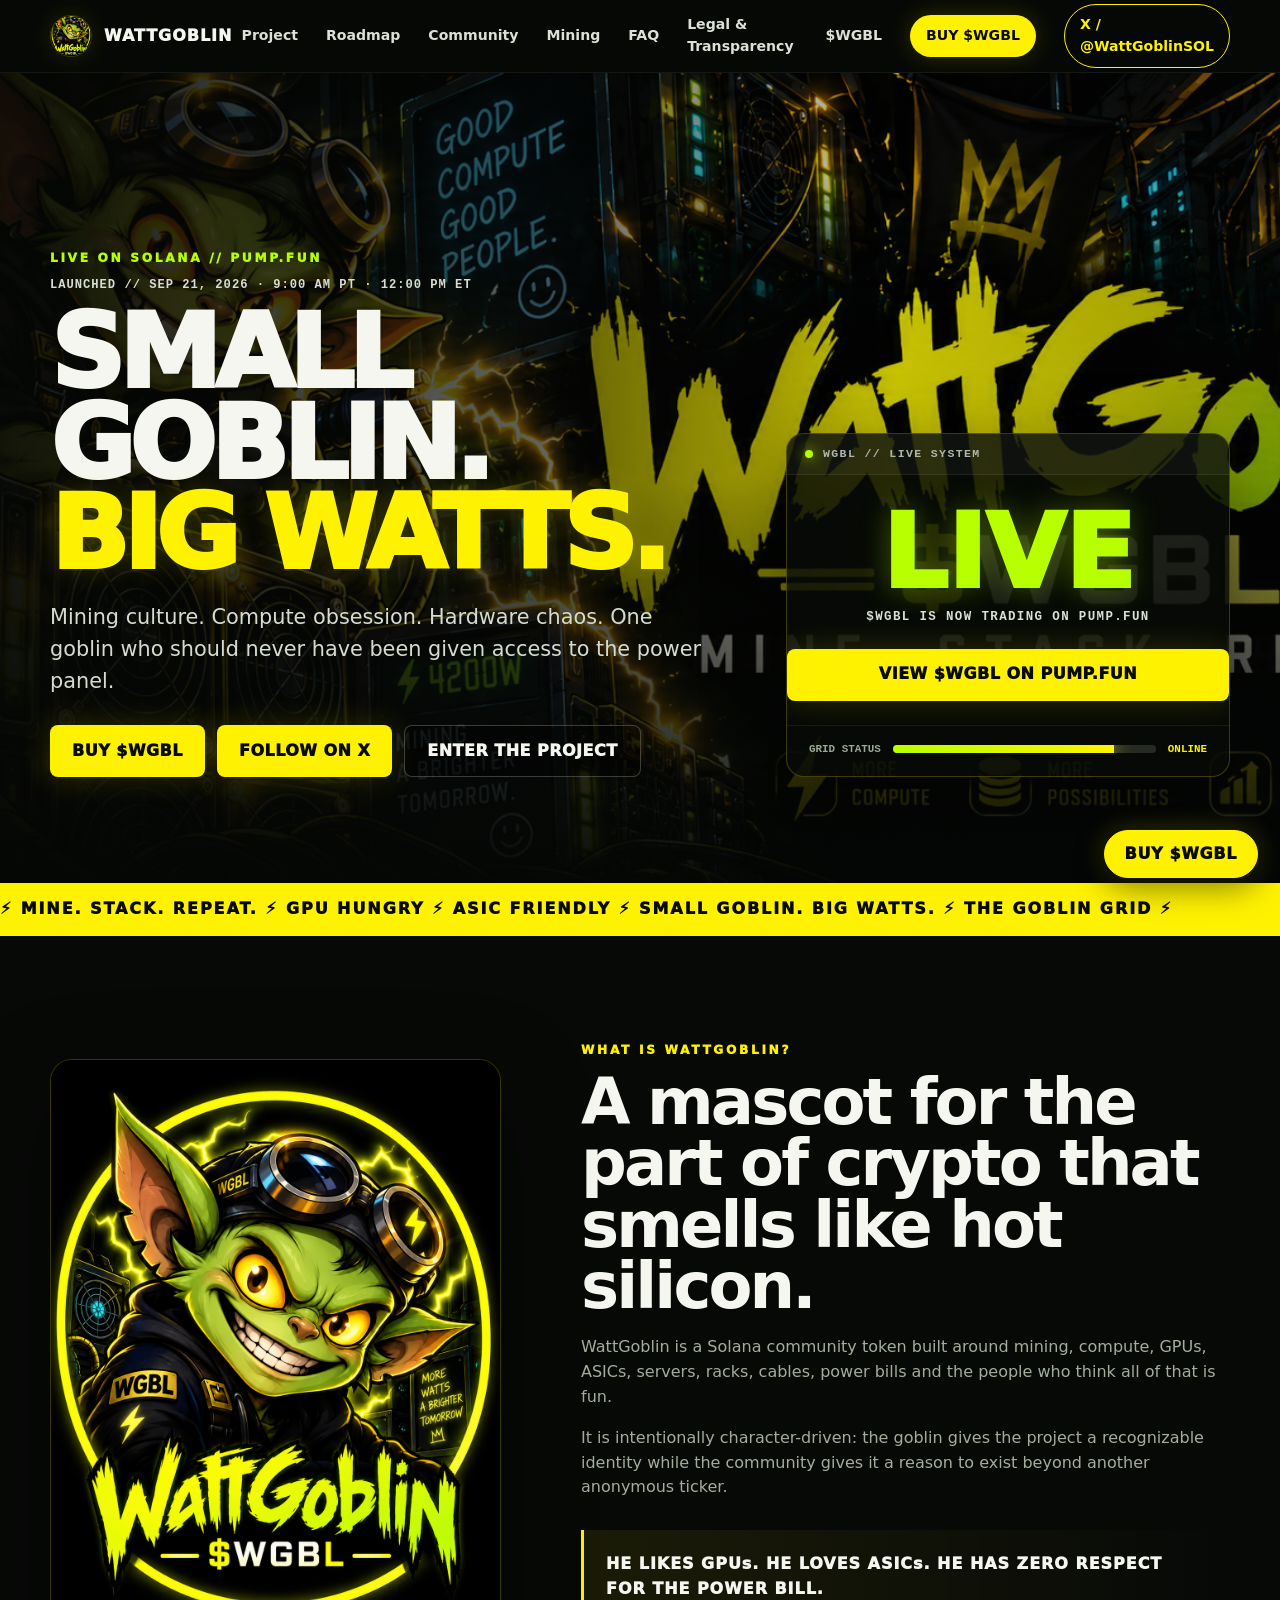
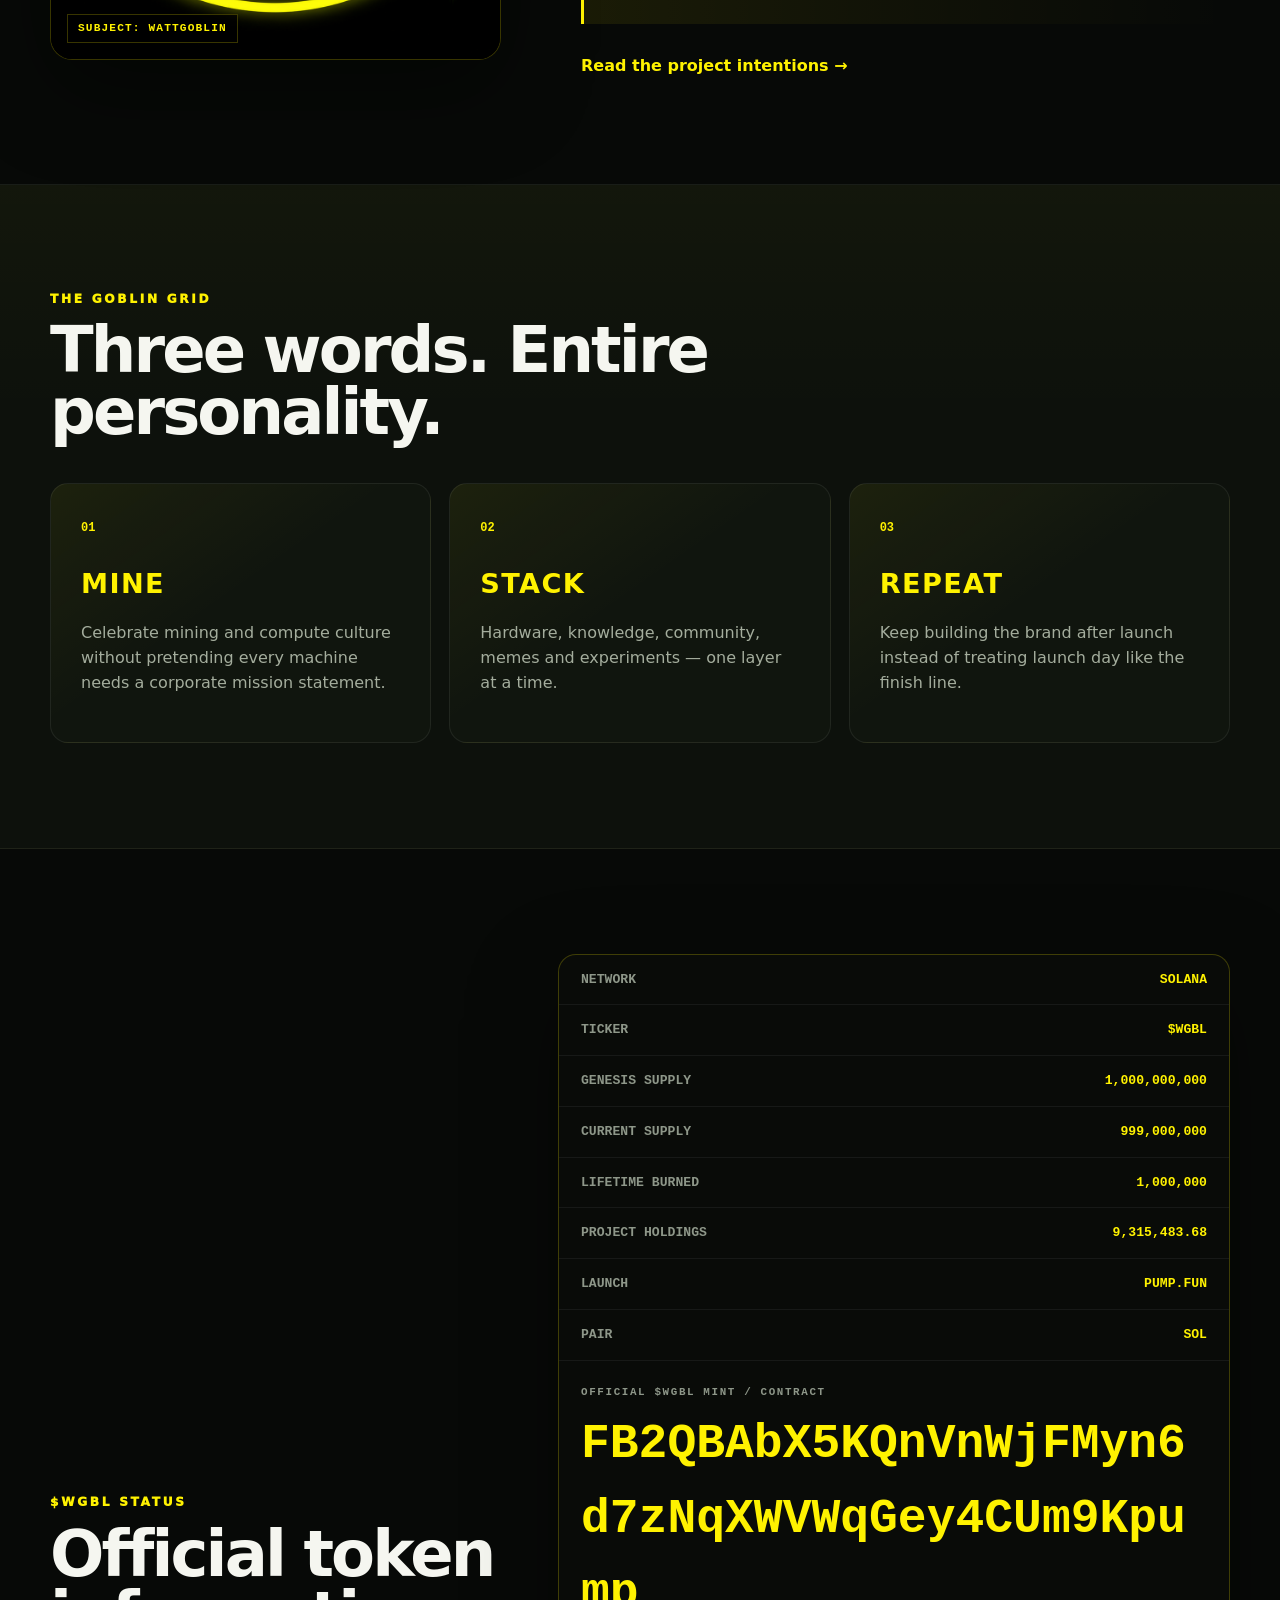
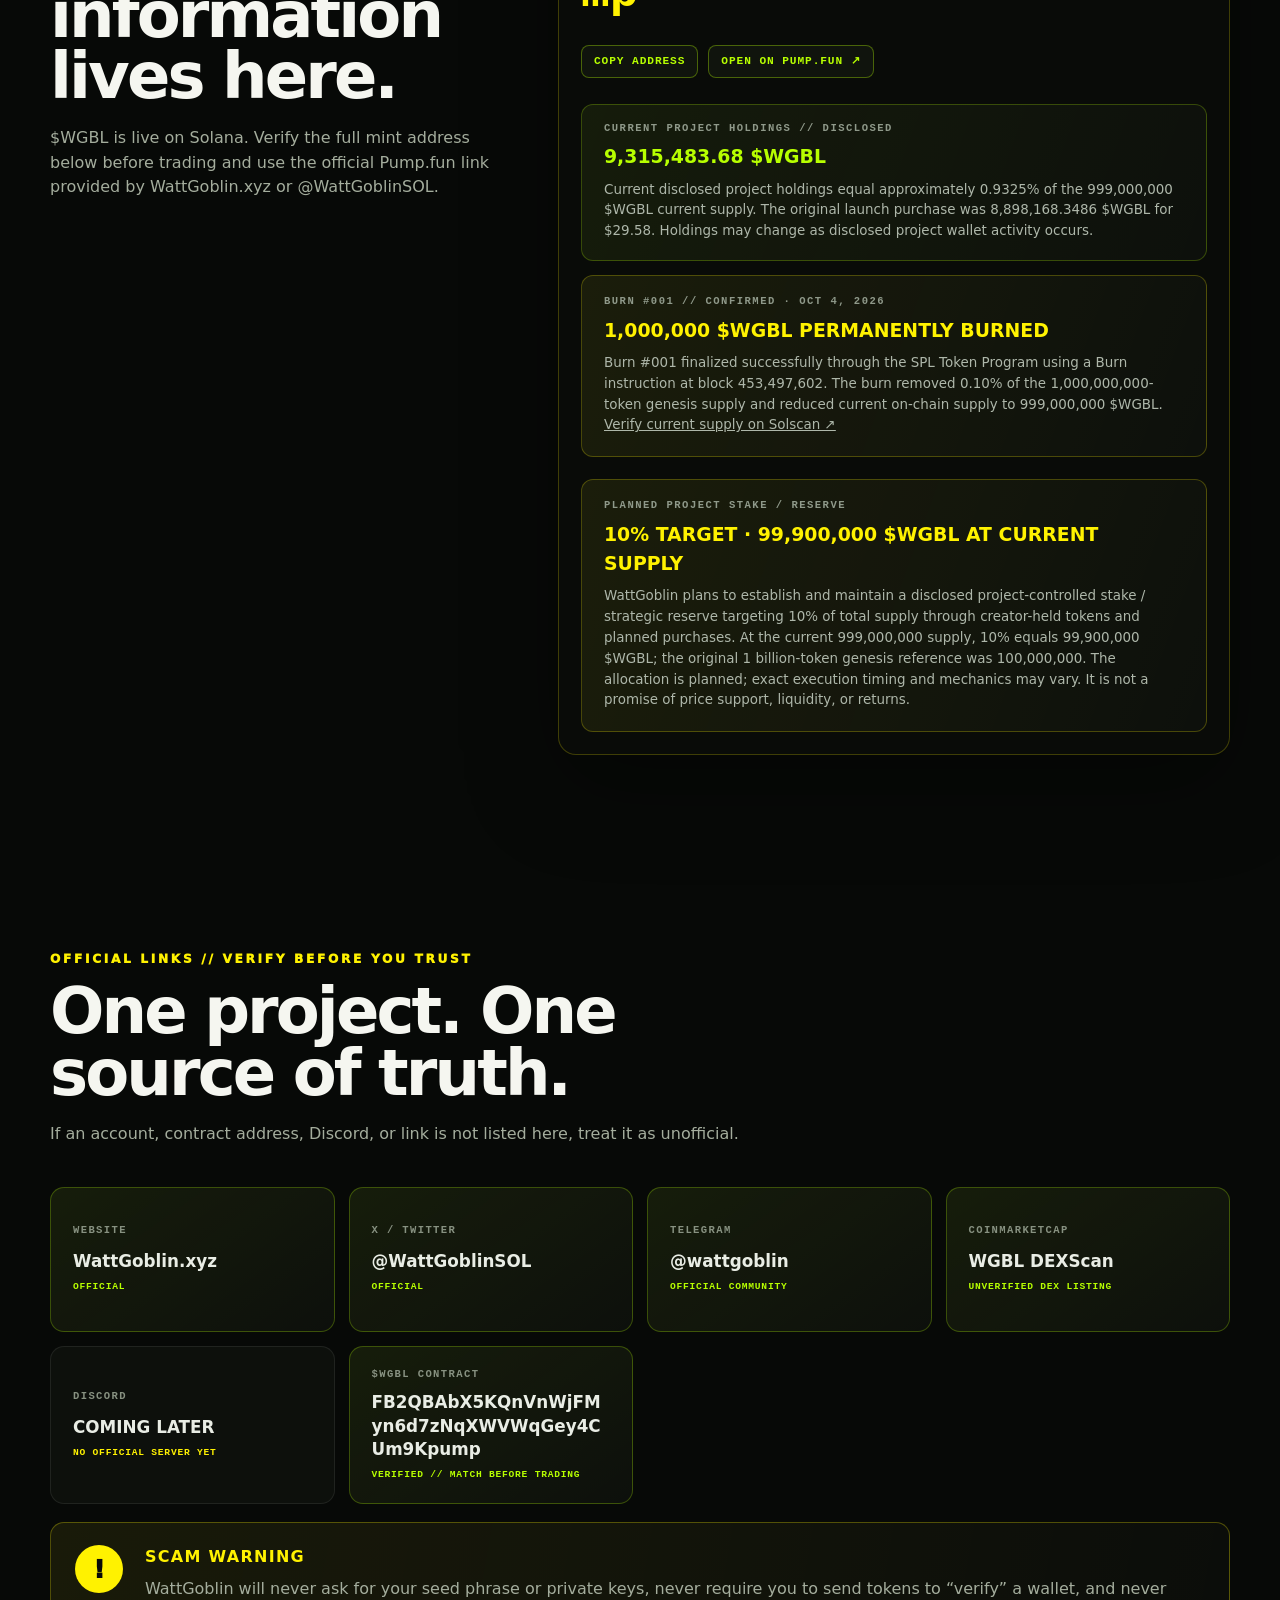
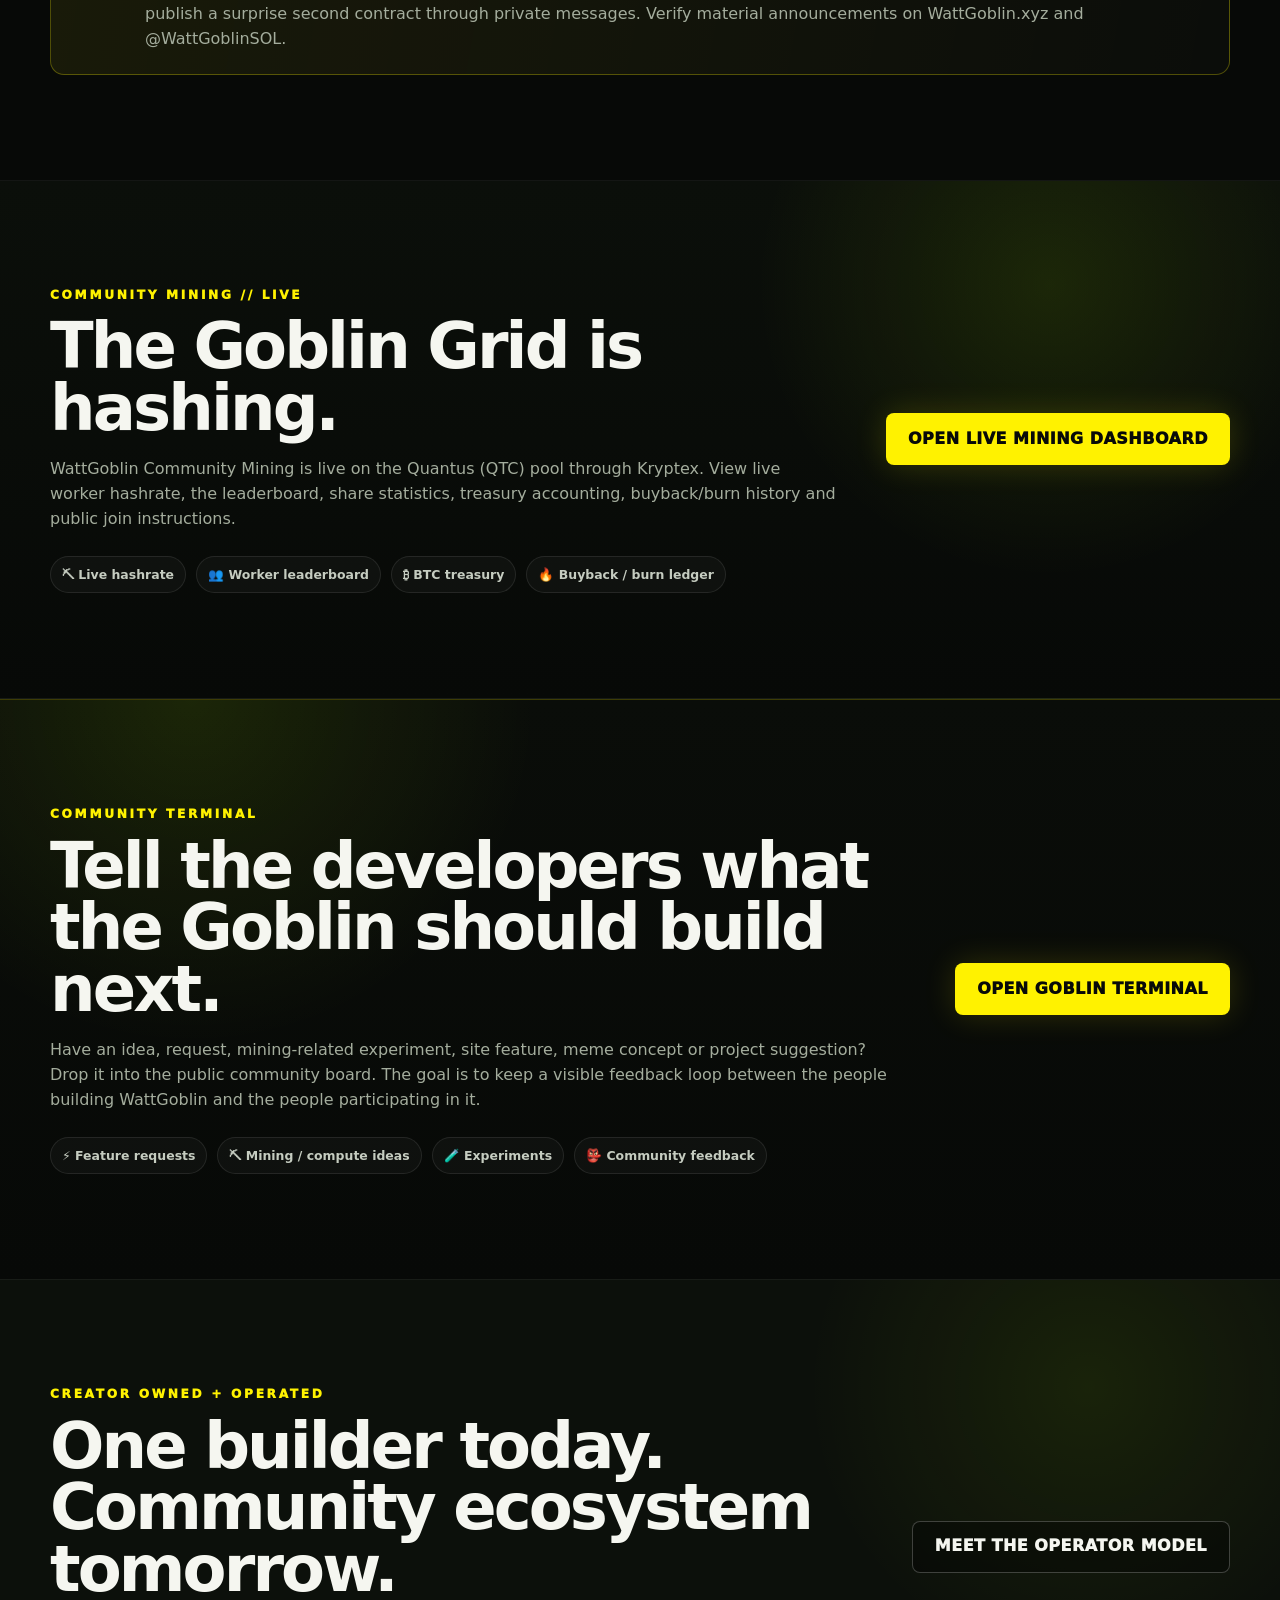
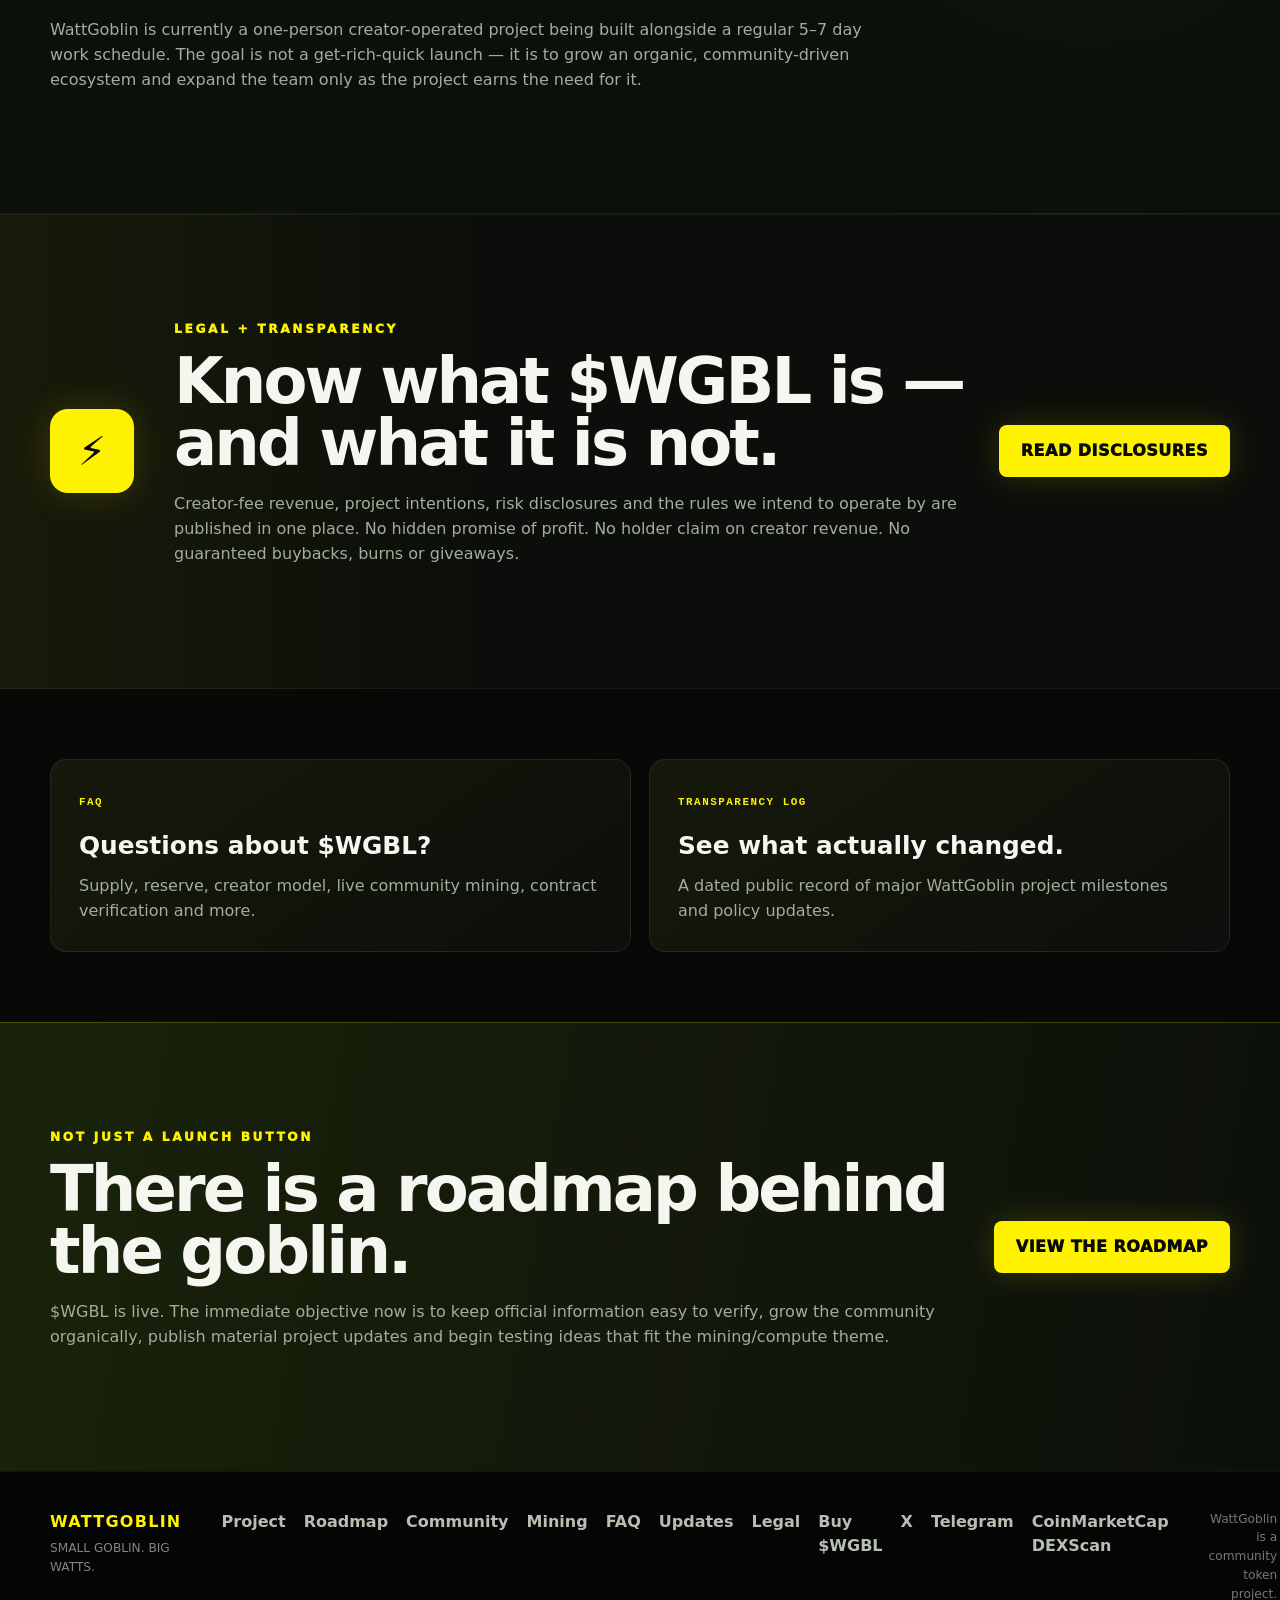
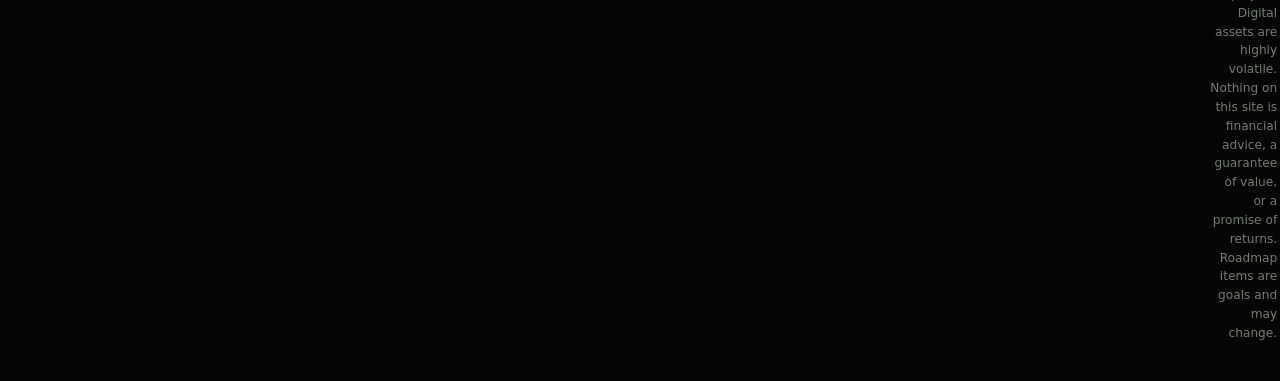
==== commit 5ff65bf1: "Add WGBL CoinMarketCap DEXScan links" ====
--- a/index.html
+++ b/index.html
@@ -168,6 +168,9 @@
       <a class="verify-card active" href="https://t.me/wattgoblins" target="_blank" rel="noopener">
         <span>TELEGRAM</span><strong>@wattgoblin</strong><small>OFFICIAL COMMUNITY</small>
       </a>
+      <a class="verify-card active" href="https://dex.coinmarketcap.com/token/solana/FB2QBAbX5KQnVnWjFMyn6d7zNqXWVWqGey4CUm9Kpump/" target="_blank" rel="noopener">
+        <span>COINMARKETCAP</span><strong>WGBL DEXScan</strong><small>UNVERIFIED DEX LISTING</small>
+      </a>
       <div class="verify-card pending">
         <span>DISCORD</span><strong>COMING LATER</strong><small>NO OFFICIAL SERVER YET</small>
       </div>
@@ -302,6 +305,7 @@
       <a href="buy.html">Buy $WGBL</a>
       <a href="https://x.com/WattGoblinSOL" target="_blank" rel="noopener">X</a>
       <a href="https://t.me/wattgoblins" target="_blank" rel="noopener">Telegram</a>
+      <a href="https://dex.coinmarketcap.com/token/solana/FB2QBAbX5KQnVnWjFMyn6d7zNqXWVWqGey4CUm9Kpump/" target="_blank" rel="noopener">CoinMarketCap DEXScan</a>
     </div>
     <p class="legal">
       WattGoblin is a community token project. Digital assets are highly volatile.
